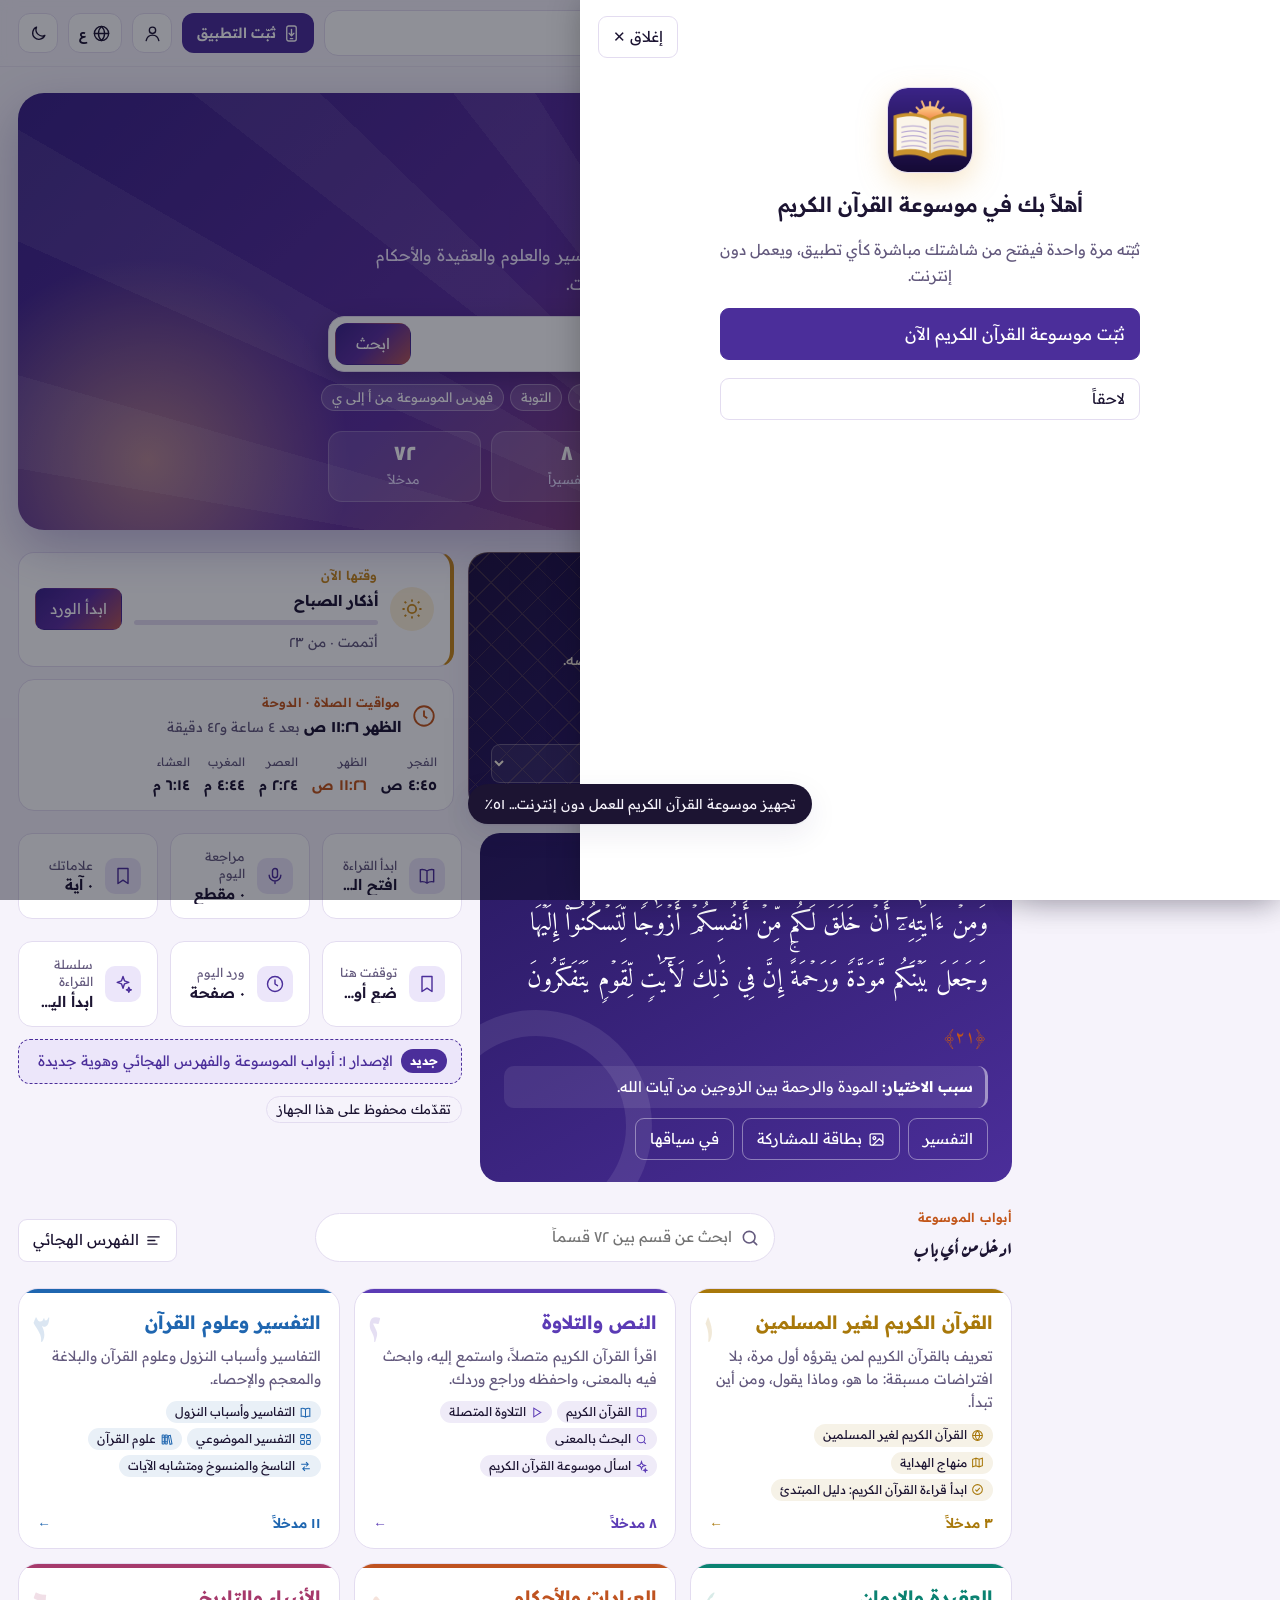
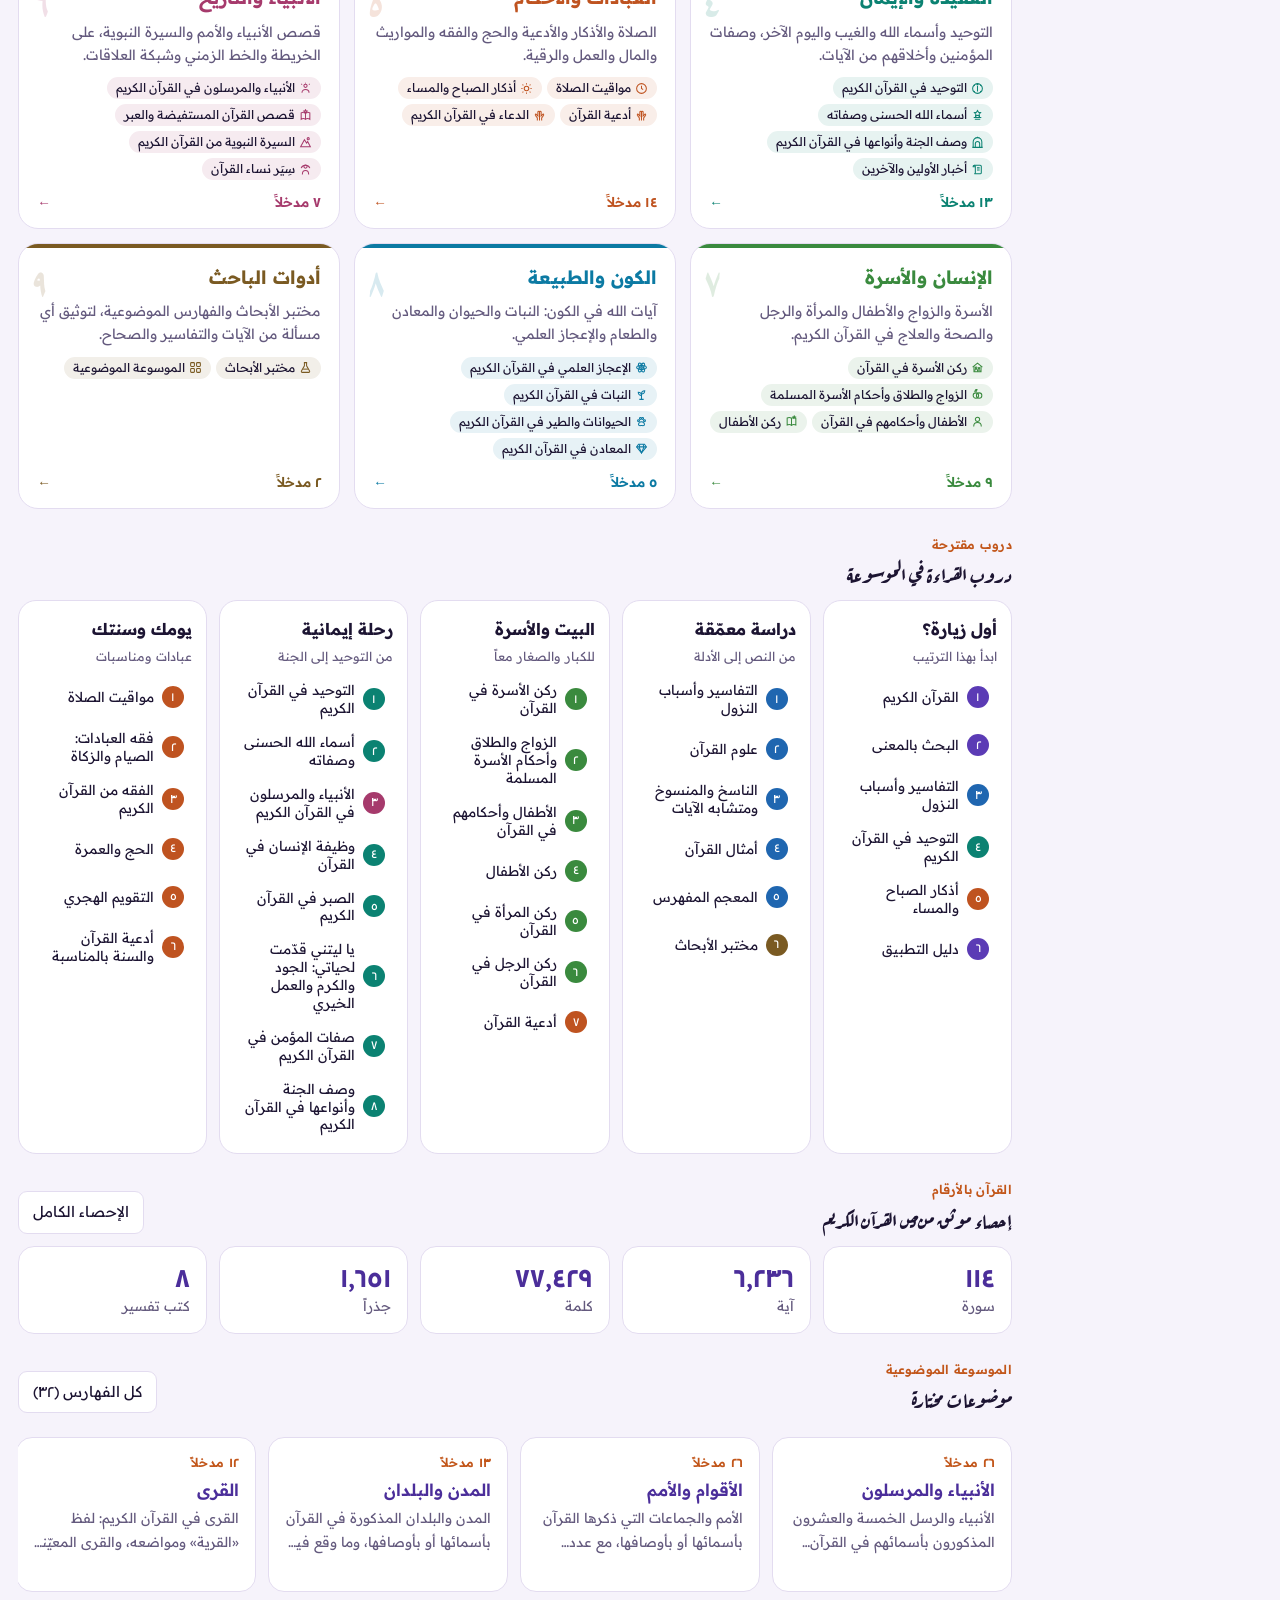
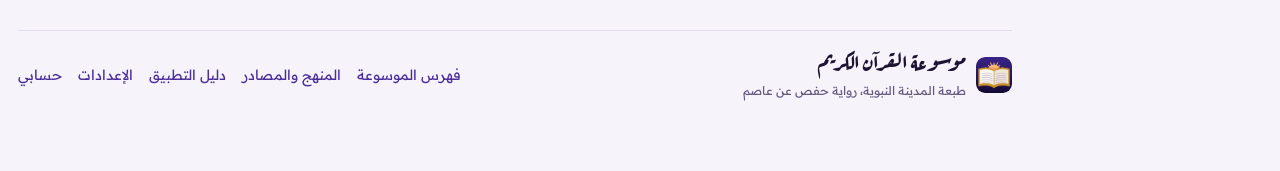
==== index.html @ b1174dc4 "موسوعة القرآن الكريم: باب «يا ليتني قدّمت لحياتي: الجود والكرم والعمل الخيري» (#jud) 35 محوراً في 6 " ====
<!doctype html>
<html lang="ar" dir="rtl">
<head>
<meta charset="utf-8">
<meta http-equiv="Content-Security-Policy" content="default-src 'self'; script-src 'self' 'sha256-BZR42ebQ09L1RAaIe0ohuRNtjNAJBKGTqylo5QVBXtc='; style-src 'self' 'unsafe-inline'; img-src 'self' data: blob:; font-src 'self'; media-src 'self' blob: https://everyayah.com; connect-src 'self' https://translate.googleapis.com; worker-src 'self'; manifest-src 'self'; object-src 'none'; base-uri 'none'; form-action 'self'; upgrade-insecure-requests">
<meta name="referrer" content="strict-origin-when-cross-origin">
<meta name="viewport" content="width=device-width,initial-scale=1,viewport-fit=cover">
<style>:root{box-sizing:border-box;padding-top:env(safe-area-inset-top,0px);padding-bottom:env(safe-area-inset-bottom,0px)}body{margin:0}img{max-width:100%}[hidden]{display:none!important}</style>
<title>موسوعة القرآن الكريم</title>
<meta name="description" content="موسوعة القرآن الكريم. إحصاء كل لفظ وجذر، ثمانية تفاسير، موسوعة موضوعية، بحث بالمعنى، مساعد بحث، حفظ وتسميع، خريطة وخط زمني وشبكة معرفة.">
<meta name="theme-color" content="#2a1a63">
<link rel="stylesheet" href="fonts.css">
<link rel="stylesheet" href="app.css">
<link rel="stylesheet" href="theme.css">
<link rel="preload" href="data/quran.txt" as="fetch" crossorigin>
<link rel="preload" href="data/words.txt" as="fetch" crossorigin>
<link rel="preload" href="data/topics.txt" as="fetch" crossorigin>
<link rel="preload" href="data/tafsir.json" as="fetch" crossorigin>
<link rel="manifest" href="manifest.webmanifest">
<link rel="icon" href="icons/icon-192.png?v=4" type="image/png">
<link rel="apple-touch-icon" href="icons/apple-touch-icon.png?v=4">
<meta name="apple-mobile-web-app-capable" content="yes">
<meta name="apple-mobile-web-app-title" content="موسوعة القرآن الكريم">
<meta property="og:title" content="موسوعة القرآن الكريم">
<meta property="og:description" content="إحصاء كل لفظ وجذر، ثمانية تفاسير، موسوعة موضوعية، بحث بالمعنى، حفظ وتسميع، أطلس وخط زمني. يعمل دون إنترنت.">
<meta property="og:image" content="icons/icon-512.png">

</head>
<body>
<svg width="0" height="0" style="position:absolute" aria-hidden="true">
  <symbol id="i-home" viewBox="0 0 24 24"><path d="M3 11l9-7 9 7v9a1 1 0 0 1-1 1h-5v-6H9v6H4a1 1 0 0 1-1-1z"/></symbol>
  <symbol id="i-tawhid" viewBox="0 0 24 24"><circle cx="12" cy="12" r="9"/><path d="M12 7.5v10"/><circle cx="12" cy="4.6" r=".9"/><path d="M5.6 5.6l1.4 1.4M18.4 5.6 17 7M5.6 18.4 7 17M18.4 18.4 17 17"/></symbol><symbol id="i-book" viewBox="0 0 24 24"><path d="M12 6c-2-1.5-5-2-8-1.5V19c3-.5 6 0 8 1.5 2-1.5 5-2 8-1.5V4.5C17 4 14 4.5 12 6zM12 6v14.5"/></symbol>
  <symbol id="i-chart" viewBox="0 0 24 24"><path d="M4 20V10M10 20V4M16 20v-7M22 20H2"/></symbol>
  <symbol id="i-abc" viewBox="0 0 24 24"><path d="M4 7h16M4 12h10M4 17h13"/></symbol>
  <symbol id="i-grid" viewBox="0 0 24 24"><rect x="3" y="3" width="7" height="7" rx="1.5"/><rect x="14" y="3" width="7" height="7" rx="1.5"/><rect x="3" y="14" width="7" height="7" rx="1.5"/><rect x="14" y="14" width="7" height="7" rx="1.5"/></symbol>
  <symbol id="i-search" viewBox="0 0 24 24"><circle cx="11" cy="11" r="7"/><path d="M20 20l-4-4"/></symbol>
  <symbol id="i-spark" viewBox="0 0 24 24"><path d="M12 3l1.8 5.2L19 10l-5.2 1.8L12 17l-1.8-5.2L5 10l5.2-1.8zM19 16l.8 2.2L22 19l-2.2.8L19 22l-.8-2.2L16 19l2.2-.8z"/></symbol>
  <symbol id="i-mic" viewBox="0 0 24 24"><rect x="9" y="3" width="6" height="11" rx="3"/><path d="M5 11a7 7 0 0 0 14 0M12 18v3"/></symbol>
  <symbol id="i-bookmark" viewBox="0 0 24 24"><path d="M6 3h12v18l-6-4-6 4z"/></symbol>
  <symbol id="i-map" viewBox="0 0 24 24"><path d="M9 4L3 6v14l6-2 6 2 6-2V4l-6 2zM9 4v14M15 6v14"/></symbol>
  <symbol id="i-time" viewBox="0 0 24 24"><circle cx="12" cy="12" r="9"/><path d="M12 7v5l3 2"/></symbol>
  <symbol id="i-asnaf" viewBox="0 0 24 24"><circle cx="5.5" cy="8" r="2.2"/><circle cx="12" cy="5.5" r="2.2"/><circle cx="18.5" cy="8" r="2.2"/><path d="M2.5 17c.4-3 1.6-4.6 3-4.6s2.6 1.6 3 4.6M9 14.5c.4-3.2 1.5-5 3-5s2.6 1.8 3 5M15.5 17c.4-3 1.6-4.6 3-4.6s2.6 1.6 3 4.6M3 20h18"/></symbol><symbol id="i-graph" viewBox="0 0 24 24"><circle cx="5" cy="6" r="2.5"/><circle cx="19" cy="6" r="2.5"/><circle cx="12" cy="18" r="2.5"/><path d="M7.2 7.2l3.6 8.6M16.8 7.2l-3.6 8.6M7.5 6h9"/></symbol>
  <symbol id="i-gear" viewBox="0 0 24 24"><circle cx="12" cy="12" r="3"/><path d="M19.4 15a1.7 1.7 0 0 0 .3 1.8l.1.1a2 2 0 1 1-2.8 2.8l-.1-.1a1.7 1.7 0 0 0-1.8-.3 1.7 1.7 0 0 0-1 1.5V21a2 2 0 1 1-4 0v-.1a1.7 1.7 0 0 0-1.1-1.5 1.7 1.7 0 0 0-1.8.3l-.1.1a2 2 0 1 1-2.8-2.8l.1-.1a1.7 1.7 0 0 0 .3-1.8 1.7 1.7 0 0 0-1.5-1H3a2 2 0 1 1 0-4h.1a1.7 1.7 0 0 0 1.5-1.1 1.7 1.7 0 0 0-.3-1.8l-.1-.1a2 2 0 1 1 2.8-2.8l.1.1a1.7 1.7 0 0 0 1.8.3H9a1.7 1.7 0 0 0 1-1.5V3a2 2 0 1 1 4 0v.1a1.7 1.7 0 0 0 1 1.5 1.7 1.7 0 0 0 1.8-.3l.1-.1a2 2 0 1 1 2.8 2.8l-.1.1a1.7 1.7 0 0 0-.3 1.8V9a1.7 1.7 0 0 0 1.5 1H21a2 2 0 1 1 0 4h-.1a1.7 1.7 0 0 0-1.5 1z"/></symbol>
  <symbol id="i-info" viewBox="0 0 24 24"><circle cx="12" cy="12" r="9"/><path d="M12 11v6M12 7.5v.5"/></symbol>
  <symbol id="i-shield" viewBox="0 0 24 24"><path d="M12 3l8 3v6c0 5-3.5 8-8 9-4.5-1-8-4-8-9V6z"/><path d="M9 12l2 2 4-4"/></symbol>
  <symbol id="i-menu" viewBox="0 0 24 24"><path d="M4 7h16M4 12h16M4 17h16"/></symbol>
  <symbol id="i-sun" viewBox="0 0 24 24"><circle cx="12" cy="12" r="4.2"/><path d="M12 2.5v2.2M12 19.3v2.2M4.6 4.6l1.6 1.6M17.8 17.8l1.6 1.6M2.5 12h2.2M19.3 12h2.2M4.6 19.4l1.6-1.6M17.8 6.2l1.6-1.6"/></symbol>
  <symbol id="i-moon" viewBox="0 0 24 24"><path d="M20 14.5A8 8 0 0 1 9.5 4 8 8 0 1 0 20 14.5z"/></symbol>
  <symbol id="i-image" viewBox="0 0 24 24"><rect x="3" y="4" width="18" height="16" rx="2"/><circle cx="9" cy="10" r="2"/><path d="M21 16l-5-5-9 9"/></symbol>
  <symbol id="i-play" viewBox="0 0 24 24"><path d="M7 4l13 8-13 8z"/></symbol>
  <symbol id="i-dl" viewBox="0 0 24 24"><rect x="6" y="2.5" width="12" height="19" rx="2.5"/><path d="M12 7v7.5"/><path d="M9 11.8l3 3 3-3"/><path d="M10.5 18.5h3"/></symbol>
  <symbol id="i-family" viewBox="0 0 24 24"><path d="M3 11.5L12 4l9 7.5"/><path d="M5.5 9.8V20h13V9.8"/><circle cx="9.5" cy="12.6" r="1.6"/><circle cx="14.8" cy="13.4" r="1.25"/><path d="M7 20v-2.6c0-1.5 1.1-2.6 2.5-2.6s2.5 1.1 2.5 2.6V20M12.8 20v-1.9c0-1.2.9-2.1 2-2.1s2 .9 2 2.1V20"/></symbol><symbol id="i-user" viewBox="0 0 24 24"><circle cx="12" cy="8" r="4"/><path d="M4 21c1-4.5 4.4-7 8-7s7 2.5 8 7"/></symbol>
  <symbol id="i-jannah" viewBox="0 0 24 24"><path d="M4 21V11a8 8 0 0 1 16 0v10"/><path d="M8 21v-7a4 4 0 0 1 8 0v7"/><path d="M2.5 21h19"/><path d="M12 3V1.6"/></symbol>
  <symbol id="i-rusul" viewBox="0 0 24 24"><circle cx="12" cy="7" r="3"/><path d="M5.5 20c0-3.6 2.9-6 6.5-6s6.5 2.4 6.5 6"/><path d="M12 1.2v1.6M4.4 3.6l1.2 1.1M19.6 3.6l-1.2 1.1"/></symbol>
  <symbol id="i-fiqhq" viewBox="0 0 24 24"><path d="M12 3v18"/><path d="M5 7h14"/><path d="M5 7l-2.5 6a3 3 0 0 0 5 0z"/><path d="M19 7l-2.5 6a3 3 0 0 0 5 0z"/><path d="M8 21h8"/></symbol>
  <symbol id="i-qasasx" viewBox="0 0 24 24"><path d="M4 7.2C6.6 5.6 9.6 5.6 12 7.2c2.4-1.6 5.4-1.6 8 0V19c-2.6-1.6-5.6-1.6-8 0-2.4-1.6-5.4-1.6-8 0z"/><path d="M12 7.2V19"/><path d="M12 1.5l.9 1.9 2 .3-1.5 1.4.4 2-1.8-1-1.8 1 .4-2-1.5-1.4 2-.3z"/></symbol>
  <symbol id="i-hadithq" viewBox="0 0 24 24"><path d="M5 4h9a3 3 0 0 1 3 3v13H8a3 3 0 0 1-3-3z"/><path d="M5 17a3 3 0 0 1 3-3h9"/><path d="M9 8h5M9 11h3"/><path d="M19.5 3.5l.6 1.4 1.4.6-1.4.6-.6 1.4-.6-1.4-1.4-.6 1.4-.6z"/></symbol>
  <symbol id="i-tawsiyat" viewBox="0 0 24 24"><path d="M12 3.2c-3.6 0-6.5 2.6-6.5 5.9 0 1.9.9 3.4 2.4 4.5v3.2l2.9-1.5c.4.1.8.1 1.2.1 3.6 0 6.5-2.6 6.5-5.9S15.6 3.2 12 3.2z"/><path d="M9 8.6h6M9 11.2h4"/><path d="M5 20.5h14"/></symbol>
  <symbol id="i-nikah" viewBox="0 0 24 24"><circle cx="9" cy="14" r="5"/><circle cx="15" cy="14" r="5"/><path d="M7 6l2-3h2l-1 3z"/></symbol>
  <symbol id="i-amal" viewBox="0 0 24 24"><path d="M14 4l6 6"/><path d="M11 7l6 6-3 3-6-6z"/><path d="M11.5 13.5L4 21"/></symbol>
  <symbol id="i-tifl" viewBox="0 0 24 24"><circle cx="12" cy="8" r="4"/><path d="M5 21c0-4 3-7 7-7s7 3 7 7"/><path d="M10 8h.01M14 8h.01"/></symbol>
  <symbol id="i-hayawan" viewBox="0 0 24 24"><circle cx="6.5" cy="10.5" r="1.8"/><circle cx="10" cy="6.5" r="1.8"/><circle cx="14" cy="6.5" r="1.8"/><circle cx="17.5" cy="10.5" r="1.8"/><path d="M12 12.5c-3 0-5.5 2.8-5.5 5 0 1.6 1.4 2.2 2.8 2.2 1 0 1.8-.5 2.7-.5s1.7.5 2.7.5c1.4 0 2.8-.6 2.8-2.2 0-2.2-2.5-5-5.5-5z"/></symbol>
  <symbol id="i-nsira" viewBox="0 0 24 24"><circle cx="12" cy="6.5" r="3"/><path d="M6.2 21c0-4 2.6-7 5.8-7s5.8 3 5.8 7"/><path d="M4 9.5c1.2-3.4 4-5.5 8-5.5s6.8 2.1 8 5.5"/></symbol>
  <symbol id="i-nabat" viewBox="0 0 24 24"><path d="M12 21V10"/><path d="M12 14c-3.6 0-6-2.2-6-6 3.6 0 6 2.2 6 6z"/><path d="M12 11c0-3.4 2.4-6 6-6 0 3.4-2.4 6-6 6z"/><path d="M8 21h8"/></symbol>
  <symbol id="i-maal" viewBox="0 0 24 24"><circle cx="12" cy="12" r="8.3"/><path d="M14.8 9.3c-.5-.9-1.5-1.4-2.8-1.4-1.6 0-2.7.8-2.7 2 0 3 5.6 1.4 5.6 4.2 0 1.2-1.2 2.1-2.9 2.1-1.4 0-2.5-.6-3-1.6"/><path d="M12 6.4v1.5M12 16.2v1.4"/></symbol>
  <symbol id="i-bir" viewBox="0 0 24 24"><path d="M12 20s-7-4.4-7-10a4 4 0 0 1 7-2.600A4 4 0 0 1 19 10c0 5.600-7 10-7 10z"/></symbol>
  <symbol id="i-sabr" viewBox="0 0 24 24"><path d="M7 3h10M7 21h10"/><path d="M8 3c0 5 4 5 4 9s-4 4-4 9M16 3c0 5-4 5-4 9s4 4 4 9"/></symbol>
  <symbol id="i-taamul" viewBox="0 0 24 24"><path d="M3 12l4-3 3 1 3-2 4 2 4-1"/><path d="M3 12v3l5 4 3-1 2 1 4-2 3-3v-3"/><path d="M9 14l2 2M12 13l2 2"/></symbol>
  <symbol id="i-maadin" viewBox="0 0 24 24"><path d="M6.5 4h11l3.5 5-9 11L3 9z"/><path d="M3 9h18M9.2 4 7.5 9 12 20l4.5-11-1.7-5"/></symbol>
  <symbol id="i-rsifat" viewBox="0 0 24 24"><circle cx="12" cy="6" r="3"/><path d="M5.5 21v-5.2c0-2.1 1.7-3.8 3.8-3.8h5.4c2.1 0 3.8 1.7 3.8 3.8V21"/><path d="M12 14.4l.8 1.7 1.8.2-1.3 1.2.4 1.8-1.7-.9-1.7.9.4-1.8-1.3-1.2 1.8-.2z"/></symbol>
  <symbol id="i-tibb" viewBox="0 0 24 24"><path d="M12 20.4s-7.4-4.5-7.4-9.9A4.2 4.2 0 0 1 12 7.7a4.2 4.2 0 0 1 7.4 2.8c0 5.4-7.4 9.9-7.4 9.9z"/><path d="M7.2 12.6h2.5l1.3-2.5 2 4.3 1.2-1.8h2.6"/></symbol>
  <symbol id="i-mumin" viewBox="0 0 24 24"><path d="M12 3l7 3v5c0 4.5-3 8.2-7 10-4-1.8-7-5.5-7-10V6z"/><path d="M8.8 12l2.4 2.4 4.4-4.8"/></symbol>
  <symbol id="i-taqwa" viewBox="0 0 24 24"><path d="M12 3l7 3v5c0 4.4-2.9 8.2-7 10-4.1-1.8-7-5.6-7-10V6z"/><path d="M8.8 12.2l2.2 2.2 4.2-4.6"/></symbol>
  <symbol id="i-jud" viewBox="0 0 24 24"><path d="M12 10.500s-3.800-2.300-3.800-5a2.100 2.100 0 0 1 3.800-1.200 2.100 2.100 0 0 1 3.800 1.200c0 2.700-3.800 5-3.800 5z"/><path d="M3 15h3l3.500 1.500H14a1.700 1.700 0 0 1 0 3.400H9.500M14 18.500l4.500-2.500a1.600 1.600 0 0 1 2 2.300L15 21.500 9 21H3"/></symbol>
  <symbol id="i-scroll" viewBox="0 0 24 24"><path d="M6 4h11a2 2 0 0 1 2 2v12a2 2 0 0 1-2 2H7"/><path d="M6 4a2 2 0 0 0-2 2v1h4V6a2 2 0 0 0-2-2zM8 7v11a2 2 0 0 1-2 2M11 9h5M11 13h5"/></symbol>
  <symbol id="i-jamal" viewBox="0 0 24 24"><path d="M12 3.5c1.6 2.3 1.6 4.7 0 7-1.6-2.3-1.6-4.7 0-7z"/><path d="M12 10.5c2.6-1.1 4.9-.5 6.6 1.6-2.6 1.1-4.9.5-6.6-1.6zM12 10.5c-2.6-1.1-4.9-.5-6.6 1.6 2.6 1.1 4.9.5 6.6-1.6z"/><path d="M12 10.5V20"/><path d="M7 20h10"/><path d="M5 5.5l.8.8M19 5.5l-.8.8"/></symbol>
  <symbol id="i-naskh" viewBox="0 0 24 24"><path d="M4 8h13M13 4l4 4-4 4"/><path d="M20 16H7M11 12l-4 4 4 4"/></symbol>
  <symbol id="i-arbain" viewBox="0 0 24 24"><rect x="5" y="3" width="14" height="18" rx="2"/><path d="M9 8h6M9 12h6M9 16h4"/></symbol>
  <symbol id="i-sira" viewBox="0 0 24 24"><path d="M3 20 10 7l4 6 2-3 5 10z"/><circle cx="17" cy="5" r="2"/></symbol>
  <symbol id="i-asma" viewBox="0 0 24 24"><path d="M12 2.8l1.9 3.3 3.8.7-2.7 2.7.5 3.8-3.5-1.7-3.5 1.7.5-3.8-2.7-2.7 3.8-.7z"/><path d="M5 15.5h14M7 19h10M8.5 12.6v2.9M15.5 12.6v2.9"/></symbol>
  <symbol id="i-amthal" viewBox="0 0 24 24"><path d="M6 20.5V10.2M18 20.5V10.2"/><path d="M12 20.5v-9"/><path d="M6 10.2c0-3 2.7-5.2 6-5.2s6 2.2 6 5.2"/><path d="M4 20.5h16"/><circle cx="12" cy="3.2" r="1"/></symbol>
  <symbol id="i-atom" viewBox="0 0 24 24"><circle cx="12" cy="12" r="1.6"/><ellipse cx="12" cy="12" rx="9" ry="3.6"/><ellipse cx="12" cy="12" rx="9" ry="3.6" transform="rotate(60 12 12)"/><ellipse cx="12" cy="12" rx="9" ry="3.6" transform="rotate(120 12 12)"/></symbol>
  <symbol id="i-hajj" viewBox="0 0 24 24"><path d="M5 9l7-3.5L19 9v10H5z"/><path d="M5 9h14"/><path d="M10 19v-5h4v5"/><path d="M7.5 11.5h9" stroke-dasharray="1.5 2"/></symbol>
  <symbol id="i-taam" viewBox="0 0 24 24"><path d="M12 7.2c-1.2-1.7-3.4-2.2-5.2-1.2C4.6 7.3 4 10.4 5 13.3c1.1 3.4 3.6 6.2 5.6 6.6.5.1 1-.1 1.4-.4.4.3.9.5 1.4.4 2-.4 4.5-3.2 5.6-6.6 1-2.9.4-6-1.8-7.3-1.8-1-4-.5-5.2 1.2z"/><path d="M12 7.2c0-1.7.6-3.2 2-4.2"/><path d="M12.6 4.6c1.6-.9 3.4-.6 4.4.4-1.4.9-3 1-4.4-.4z"/></symbol><symbol id="i-adiya" viewBox="0 0 24 24"><path d="M12 21c-3.6 0-6-2.2-6-5.4 0-2 .8-3.4 2-4.6l2.2-2.2c.5-.5 1.5-.2 1.5.5V13l1.3-1.6c.4-.5 1.2-.3 1.3.3.6 2 .9 3.2-.1 4.8"/><path d="M12 3.2v2.2M8.2 4.6l1 1.8M15.8 4.6l-1 1.8"/></symbol><symbol id="i-manasik" viewBox="0 0 24 24"><path d="M4.5 8.5 12 5l7.5 3.5v9L12 21l-7.5-3.5z"/><path d="M4.5 8.5 12 12l7.5-3.5M12 12v9"/><path d="M8 7l7.5 3.6"/></symbol><symbol id="i-flask" viewBox="0 0 24 24"><path d="M9 3h6M10 3v6l-5.5 9.5A1.7 1.7 0 0 0 6 21h12a1.7 1.7 0 0 0 1.5-2.5L14 9V3"/><path d="M7.5 15h9"/></symbol>
  <symbol id="i-globe" viewBox="0 0 24 24"><circle cx="12" cy="12" r="9"/><path d="M3 12h18M12 3c2.6 2.6 3.9 5.6 3.9 9s-1.3 6.4-3.9 9c-2.6-2.6-3.9-5.6-3.9-9S9.4 5.6 12 3z"/></symbol>
  <symbol id="i-cal" viewBox="0 0 24 24"><rect x="3.5" y="5" width="17" height="15.5" rx="2.5"/><path d="M3.5 10h17M8 3v4M16 3v4"/><path d="M12 13.2a2.6 2.6 0 1 0 1.9 4.2 3.2 3.2 0 0 1-1.9-4.2z"/></symbol>
  <symbol id="i-calc" viewBox="0 0 24 24"><rect x="5" y="3" width="14" height="18" rx="2.5"/><path d="M8.5 7.5h7M8.5 12h.01M12 12h.01M15.5 12h.01M8.5 16h.01M12 16h.01M15.5 16h.01"/></symbol>
  <symbol id="i-check" viewBox="0 0 24 24"><circle cx="12" cy="12" r="9"/><path d="M8 12.3l2.8 2.8L16.3 9"/></symbol>
  <symbol id="i-kids" viewBox="0 0 24 24"><path d="M4 5.5C6.5 4.2 9.5 4.2 12 6c2.5-1.8 5.5-1.8 8-.5v13c-2.5-1.3-5.5-1.3-8 .5-2.5-1.8-5.5-1.8-8-.5z"/><path d="M12 6v13.5"/><path d="M17 1.8l.7 1.4 1.5.2-1.1 1 .3 1.5-1.4-.7-1.4.7.3-1.5-1.1-1 1.5-.2z"/></symbol><symbol id="i-ulum" viewBox="0 0 24 24"><rect x="4" y="3.5" width="4" height="17" rx="1"/><rect x="9.5" y="3.5" width="4" height="17" rx="1"/><path d="M15.5 5.2l3.6-1 3 15.8-3.6 1z"/><path d="M4 8h4M9.5 8h4M4 16h4M9.5 16h4"/></symbol><symbol id="i-hands" viewBox="0 0 24 24"><path d="M8 21v-4.5L4.6 12a2 2 0 0 1 .3-2.6l.3-.2L9 13V5.5a1.5 1.5 0 0 1 3 0V21"/><path d="M16 21v-4.5l3.4-4.5a2 2 0 0 0-.3-2.6l-.3-.2L15 13V5.5a1.5 1.5 0 0 0-3 0"/></symbol><symbol id="i-flower" viewBox="0 0 24 24"><circle cx="12" cy="9" r="2.2"/><path d="M12 6.8c0-2.4 1.2-3.8 2.6-3.8s2 1.6 1 3.2c1.8-.6 3.2.4 3 1.8s-1.8 2-3.8 2c1.6 1 2 2.8.8 3.6s-2.6 0-3.6-1.6c-1 1.6-2.4 2.4-3.6 1.6s-.8-2.6.8-3.6c-2 0-3.6-.6-3.8-2s1.2-2.4 3-1.8c-1-1.6-.4-3.2 1-3.2S12 4.4 12 6.8z"/><path d="M12 13.5V21M12 18c-2-2-4-2-5-1.5M12 19c2-2 4-2 5-1.5"/></symbol><symbol id="i-wazifa" viewBox="0 0 24 24"><circle cx="12" cy="4.6" r="2.1"/><path d="M4.5 21c.7-4.4 3.5-7.2 7.5-7.2s6.8 2.8 7.5 7.2"/><path d="M12 13.8V9.6"/><path d="M12 11.2c-1.9 0-3.1-1.1-3.4-2.8 1.9 0 3.1 1.1 3.4 2.8z"/><path d="M12 10.4c1.7-.1 2.8-1.2 3-2.9-1.7.1-2.8 1.2-3 2.9z"/></symbol><symbol id="i-ruqya" viewBox="0 0 24 24"><path d="M12 19.5c-2.2-1.4-5-1.9-8.5-1.6V8.4c3.5-.3 6.3.2 8.5 1.6 2.2-1.4 5-1.9 8.5-1.6v9.5c-3.5-.3-6.3.2-8.5 1.6z"/><path d="M12 10v9.5"/><path d="M12 7.2c-.9-1.6-.6-3.3.9-4.4 1.2 1.4 1.1 3.2-.9 4.4z"/><path d="M12 7.2c-1.4-.4-2.4-1.3-2.6-2.7 1.4 0 2.4.9 2.6 2.7z"/></symbol><symbol id="i-heal" viewBox="0 0 24 24"><path d="M12 20.5s-7.5-4.6-7.5-10.2A4.3 4.3 0 0 1 12 7.6a4.3 4.3 0 0 1 7.5 2.7c0 5.6-7.5 10.2-7.5 10.2z"/><path d="M12 10.5v5M9.5 13h5"/></symbol><symbol id="i-copy" viewBox="0 0 24 24"><rect x="8" y="8" width="12" height="12" rx="2"/><path d="M16 8V5a1 1 0 0 0-1-1H5a1 1 0 0 0-1 1v10a1 1 0 0 0 1 1h3"/></symbol>
</svg>

<aside class="rail" aria-label="الأقسام">
  <a class="brand" href="#home"><img src="icons/icon-192.png" alt=""><span><b>موسوعة القرآن الكريم</b></span></a>
  <nav class="nav" id="nav"></nav>
  <div class="foot">طبعة المدينة النبوية · رواية حفص عن عاصم</div>
</aside>

<div class="shell">
  <div class="banner" id="banner" hidden><div class="wrap"><span id="bannerText"></span></div></div>
  <div class="searchbar"><div class="wrap">
    <a class="brand" href="#home"><img src="icons/icon-192.png" alt=""><span><b>موسوعة القرآن الكريم</b></span></a>
    <form id="qform" role="search"><input id="qinput" type="search" placeholder="ابحث بالمعنى: الصبر على البلاء، حقوق الوالدين…" aria-label="بحث"></form>
    <button class="iconbtn instbtn" id="instTop" type="button" aria-label="ثبّت التطبيق على جهازك" title="ثبّت موسوعة القرآن الكريم تطبيقاً على جهازك" hidden><svg><use href="#i-dl"/></svg><span>ثبّت التطبيق</span></button>
    <a class="iconbtn" id="acctBtn" href="#account" aria-label="حسابي" title="حسابي" hidden><svg><use href="#i-user"/></svg></a>
    <button class="iconbtn langbtn notranslate" translate="no" id="langBtn" type="button" aria-label="اللغة · Language" title="اللغة · Language"><svg><use href="#i-globe"/></svg><span id="langCode">ع</span></button>
    <button class="iconbtn" id="themeBtn" aria-label="تبديل الوضع الليلي" title="الوضع الليلي"><svg><use href="#i-moon"/></svg></button>
  </div></div>
  <div class="instbar" id="instBar" hidden><div class="wrap"><img src="icons/icon-192.png" alt="" width="40" height="40"><span class="ib-t"><b>ثبّت موسوعة القرآن الكريم على جوالك</b><small>بضغطة واحدة · يعمل دون إنترنت</small></span><button class="btn pri" id="instBarGo" type="button">تثبيت</button><button class="ib-x" id="instBarX" type="button" aria-label="إخفاء">×</button></div></div>
  <main class="wrap" id="view"><p class="loading">جارٍ تحميل نص القرآن الكريم وبيانات الموسوعة…</p></main>
</div>

<nav class="tabbar" id="tabbar" aria-label="التنقل السريع">
  <a href="#home" data-v="home"><svg><use href="#i-home"/></svg>الرئيسية</a>
  <a href="#mushaf" data-v="mushaf"><svg><use href="#i-book"/></svg>القرآن الكريم</a>
  <a href="#search" data-v="search"><svg><use href="#i-search"/></svg>البحث</a>
  <a href="#hifz" data-v="hifz"><svg><use href="#i-mic"/></svg>الحفظ</a>
  <button id="moreBtn" type="button"><svg><use href="#i-menu"/></svg>المزيد</button>
</nav>

<div id="drawer" class="drawer" hidden><div class="scrim" data-close></div><div class="sheet" id="sheet" role="dialog" aria-modal="true"></div></div>
<div id="toast" class="toast" hidden></div>
<div id="offPill" class="offpill" role="status" aria-live="polite" hidden></div>

<script>window.QENC_BUILD='pwa';</script>
<script src="app.js"></script>
<script src="adhan.js" defer></script>

</body>
</html>
---- fonts.css ----
/* Self-hosted fonts (SIL Open Font License): the app needs no outside service */
@font-face{font-family:'Amiri Quran';font-style:normal;font-display:swap;font-weight:400;src:url(fonts/amiri-quran-arabic-400-normal.woff2) format('woff2');unicode-range: U+0600-06FF,U+0750-077F,U+0870-088E,U+0890-0891,U+0897-08E1,U+08E3-08FF,U+200C-200E,U+2010-2011,U+204F,U+2E41,U+FB50-FDFF,U+FE70-FE74,U+FE76-FEFC,U+102E0-102FB,U+10E60-10E7E,U+10EC2-10EC4,U+10EFC-10EFF,U+1EE00-1EE03,U+1EE05-1EE1F,U+1EE21-1EE22,U+1EE24,U+1EE27,U+1EE29-1EE32,U+1EE34-1EE37,U+1EE39,U+1EE3B,U+1EE42,U+1EE47,U+1EE49,U+1EE4B,U+1EE4D-1EE4F,U+1EE51-1EE52,U+1EE54,U+1EE57,U+1EE59,U+1EE5B,U+1EE5D,U+1EE5F,U+1EE61-1EE62,U+1EE64,U+1EE67-1EE6A,U+1EE6C-1EE72,U+1EE74-1EE77,U+1EE79-1EE7C,U+1EE7E,U+1EE80-1EE89,U+1EE8B-1EE9B,U+1EEA1-1EEA3,U+1EEA5-1EEA9,U+1EEAB-1EEBB,U+1EEF0-1EEF1}
@font-face{font-family:'Amiri Quran';font-style:normal;font-display:swap;font-weight:400;src:url(fonts/amiri-quran-latin-400-normal.woff2) format('woff2');unicode-range: U+0000-00FF,U+0131,U+0152-0153,U+02BB-02BC,U+02C6,U+02DA,U+02DC,U+0304,U+0308,U+0329,U+2000-206F,U+20AC,U+2122,U+2191,U+2193,U+2212,U+2215,U+FEFF,U+FFFD}
@font-face{font-family:'Aref Ruqaa';font-style:normal;font-display:swap;font-weight:700;src:url(fonts/aref-ruqaa-arabic-700-normal.woff2) format('woff2');unicode-range: U+0600-06FF,U+0750-077F,U+0870-088E,U+0890-0891,U+0897-08E1,U+08E3-08FF,U+200C-200E,U+2010-2011,U+204F,U+2E41,U+FB50-FDFF,U+FE70-FE74,U+FE76-FEFC,U+102E0-102FB,U+10E60-10E7E,U+10EC2-10EC4,U+10EFC-10EFF,U+1EE00-1EE03,U+1EE05-1EE1F,U+1EE21-1EE22,U+1EE24,U+1EE27,U+1EE29-1EE32,U+1EE34-1EE37,U+1EE39,U+1EE3B,U+1EE42,U+1EE47,U+1EE49,U+1EE4B,U+1EE4D-1EE4F,U+1EE51-1EE52,U+1EE54,U+1EE57,U+1EE59,U+1EE5B,U+1EE5D,U+1EE5F,U+1EE61-1EE62,U+1EE64,U+1EE67-1EE6A,U+1EE6C-1EE72,U+1EE74-1EE77,U+1EE79-1EE7C,U+1EE7E,U+1EE80-1EE89,U+1EE8B-1EE9B,U+1EEA1-1EEA3,U+1EEA5-1EEA9,U+1EEAB-1EEBB,U+1EEF0-1EEF1}
@font-face{font-family:'Aref Ruqaa';font-style:normal;font-display:swap;font-weight:700;src:url(fonts/aref-ruqaa-latin-700-normal.woff2) format('woff2');unicode-range: U+0000-00FF,U+0131,U+0152-0153,U+02BB-02BC,U+02C6,U+02DA,U+02DC,U+0304,U+0308,U+0329,U+2000-206F,U+20AC,U+2122,U+2191,U+2193,U+2212,U+2215,U+FEFF,U+FFFD}
@font-face{font-family:'Readex Pro';font-style:normal;font-display:swap;font-weight:160 700;src:url(fonts/readex-pro-arabic-wght-normal.woff2) format('woff2-variations');unicode-range: U+0600-06FF,U+0750-077F,U+0870-088E,U+0890-0891,U+0897-08E1,U+08E3-08FF,U+200C-200E,U+2010-2011,U+204F,U+2E41,U+FB50-FDFF,U+FE70-FE74,U+FE76-FEFC,U+102E0-102FB,U+10E60-10E7E,U+10EC2-10EC4,U+10EFC-10EFF,U+1EE00-1EE03,U+1EE05-1EE1F,U+1EE21-1EE22,U+1EE24,U+1EE27,U+1EE29-1EE32,U+1EE34-1EE37,U+1EE39,U+1EE3B,U+1EE42,U+1EE47,U+1EE49,U+1EE4B,U+1EE4D-1EE4F,U+1EE51-1EE52,U+1EE54,U+1EE57,U+1EE59,U+1EE5B,U+1EE5D,U+1EE5F,U+1EE61-1EE62,U+1EE64,U+1EE67-1EE6A,U+1EE6C-1EE72,U+1EE74-1EE77,U+1EE79-1EE7C,U+1EE7E,U+1EE80-1EE89,U+1EE8B-1EE9B,U+1EEA1-1EEA3,U+1EEA5-1EEA9,U+1EEAB-1EEBB,U+1EEF0-1EEF1}
@font-face{font-family:'Readex Pro';font-style:normal;font-display:swap;font-weight:160 700;src:url(fonts/readex-pro-latin-wght-normal.woff2) format('woff2-variations');unicode-range: U+0000-00FF,U+0131,U+0152-0153,U+02BB-02BC,U+02C6,U+02DA,U+02DC,U+0304,U+0308,U+0329,U+2000-206F,U+20AC,U+2122,U+2191,U+2193,U+2212,U+2215,U+FEFF,U+FFFD}
---- app.css ----
/* Layout: app shell — a fixed index rail on wide screens, a bottom tab bar on phones; content reads like a scholar's working desk (text column + side apparatus) */
:root{
  --bg:#f3f5f9; --sheet:#ffffff; --ink:#151b33; --muted:#5d6580; --line:#dfe3ee;
  --accent:#0f5a46; --accent-ink:#ffffff; --accent-soft:#e2f0e8;
  --saffron:#b8721c; --saffron-soft:#fbefdc; --mark:#ffe39b; --mark-ink:#3a2a05;
  --ok:#1e7a4c; --ok-soft:#e1f3ea; --bad:#b3261e; --bad-soft:#fbe4e2;
  --shadow:0 1px 2px rgba(21,27,51,.06),0 6px 24px rgba(21,27,51,.06);
  --f-quran:"Amiri Quran","Amiri","Traditional Arabic",serif;
  --f-body:"Readex Pro","Segoe UI","Noto Sans Arabic",Tahoma,sans-serif;
  --f-brand:"Aref Ruqaa","Amiri",serif;
  --r:12px; --rail:236px;
}
@media (prefers-color-scheme: dark){:root:not([data-theme="light"]){
  --bg:#07140f; --sheet:#141a33; --ink:#e6e9f5; --muted:#9aa3c2; --line:#252d4d;
  --accent:#6fd0a6; --accent-ink:#07140f; --accent-soft:#143428;
  --saffron:#f0b45c; --saffron-soft:#3a2b14; --mark:#6a4f12; --mark-ink:#fff3d4;
  --ok:#5fd49a; --ok-soft:#123326; --bad:#ff8a80; --bad-soft:#3d1714;
  --shadow:0 1px 2px rgba(0,0,0,.3),0 6px 24px rgba(0,0,0,.25); color-scheme:dark}}
:root[data-theme="dark"]{
  --bg:#07140f; --sheet:#141a33; --ink:#e6e9f5; --muted:#9aa3c2; --line:#252d4d;
  --accent:#6fd0a6; --accent-ink:#07140f; --accent-soft:#143428;
  --saffron:#f0b45c; --saffron-soft:#3a2b14; --mark:#6a4f12; --mark-ink:#fff3d4;
  --ok:#5fd49a; --ok-soft:#123326; --bad:#ff8a80; --bad-soft:#3d1714;
  --shadow:0 1px 2px rgba(0,0,0,.3),0 6px 24px rgba(0,0,0,.25); color-scheme:dark}
*{box-sizing:border-box}
[hidden]{display:none!important}
html{direction:rtl}html[dir=ltr]{direction:ltr}
body{background:var(--bg);color:var(--ink);font-family:var(--f-body);font-size:15px;line-height:1.75;margin:0}
body::before{content:"";position:fixed;inset:0 0 auto;height:env(safe-area-inset-top,0px);z-index:30;background:var(--sheet)}
a{color:var(--accent)}
button,input,select,textarea{font:inherit;color:inherit}
:focus-visible{outline:2px solid var(--accent);outline-offset:2px}
h1,h2,h3{font-weight:600;text-wrap:balance;line-height:1.4;margin:0}
h1{font-size:1.75rem} h2{font-size:1.3rem} h3{font-size:1.05rem}
code{font-size:.8rem;overflow-wrap:anywhere}

/* ---------- shell */
.rail{position:fixed;top:env(safe-area-inset-top,0px);bottom:0;right:0;width:var(--rail);background:var(--sheet);border-left:1px solid var(--line);
  display:flex;flex-direction:column;z-index:15;padding:18px 12px calc(14px + env(safe-area-inset-bottom,0px));overflow-y:auto}
.brand{display:flex;align-items:center;gap:10px;text-decoration:none;color:var(--ink);padding:0 6px 14px}
.brand img{width:40px;height:40px;border-radius:10px}
.brand b{font-family:var(--f-brand);font-size:1.7rem;font-weight:700;line-height:1;color:var(--ink)}
.brand small{display:block;font-size:.72rem;color:var(--muted);line-height:1.3;margin-top:3px}
.nav{display:flex;flex-direction:column;gap:2px}
.nav .sec{font-size:.72rem;color:var(--muted);letter-spacing:.03em;padding:12px 10px 4px}
.nav a{display:flex;align-items:center;gap:10px;padding:7px 10px;border-radius:9px;text-decoration:none;color:var(--ink);font-size:.93rem}
.nav a svg{width:19px;height:19px;flex:none;stroke:currentColor;fill:none;stroke-width:1.7;stroke-linecap:round;stroke-linejoin:round;opacity:.85}
.nav a:hover{background:var(--accent-soft)}
.nav a[aria-current="page"]{background:var(--accent);color:var(--accent-ink)}
.nav a .new{margin-inline-start:auto;font-size:.66rem;background:var(--saffron-soft);color:var(--saffron);border-radius:99px;padding:0 7px}
.nav a[aria-current="page"] .new{background:transparent;color:inherit}
.rail .foot{margin-top:auto;padding:14px 8px 0;font-size:.75rem;color:var(--muted)}
.topbar{display:none}
.shell{margin-right:var(--rail);min-height:100vh;min-height:100dvh}
.wrap{max-width:1120px;margin:0 auto;padding-left:max(18px,env(safe-area-inset-left,0px));padding-right:max(18px,env(safe-area-inset-right,0px))}
main{padding-block:26px 70px}
.searchbar{position:sticky;top:env(safe-area-inset-top,0px);z-index:10;background:color-mix(in srgb,var(--bg) 88%,transparent);-webkit-backdrop-filter:blur(8px);backdrop-filter:blur(8px);border-bottom:1px solid var(--line)}
.searchbar .wrap{display:flex;gap:10px;align-items:center;padding-block:10px}
.searchbar form{display:flex;gap:8px;flex:1;min-width:0}
.searchbar input{flex:1;min-width:0;border:1px solid var(--line);background:var(--sheet);border-radius:999px;padding:8px 16px}
.iconbtn{border:1px solid var(--line);background:var(--sheet);border-radius:999px;width:40px;height:40px;display:inline-grid;place-items:center;cursor:pointer;flex:none}
.iconbtn[hidden]{display:none}a.iconbtn{color:inherit}
.instbtn{width:auto;padding-inline:12px 14px;gap:6px;display:inline-flex;align-items:center;background:var(--accent);color:var(--accent-ink);border-color:transparent;font:inherit;font-size:.88rem;font-weight:600;white-space:nowrap}
.instbtn[hidden]{display:none}
.instbtn svg{stroke:currentColor}
@media (max-width:760px){.instbtn{width:40px;padding:0;justify-content:center}.instbtn span{display:none}}
.instsheet h2{margin:0 0 4px}.instsheet h3{margin:6px 0 2px;font-size:1rem}
.in-head{display:flex;gap:14px;align-items:center}.in-head img{border-radius:16px;flex:none;box-shadow:var(--shadow)}
.in-steps{list-style:none;margin:0;padding:0;display:flex;flex-direction:column;gap:8px}
.in-steps li{display:flex;gap:10px;align-items:flex-start;line-height:1.7}
.in-n{flex:none;width:26px;height:26px;border-radius:50%;display:grid;place-items:center;background:var(--accent);color:var(--accent-ink);font-weight:700;font-size:.85rem}
.in-more summary{cursor:pointer;color:var(--muted);margin-top:4px}
.iconbtn svg{width:19px;height:19px;stroke:currentColor;fill:none;stroke-width:1.7;stroke-linecap:round;stroke-linejoin:round}
.tabbar{display:none}
.banner{background:var(--saffron-soft);color:var(--ink);border-bottom:1px solid var(--line)}
.banner .wrap{padding-block:8px;font-size:.92rem;display:flex;gap:10px;align-items:center}
@media (max-width:999px){
  .rail{display:none}
  .shell{margin-right:0;padding-bottom:calc(64px + env(safe-area-inset-bottom,0px))}
  .topbar{display:flex}
  .searchbar .brand{display:flex;padding:0}
  .searchbar .brand b{font-size:1.4rem}
  .searchbar .brand img{width:32px;height:32px;border-radius:8px}
  .searchbar .brand small{display:none}
  .tabbar{display:grid;grid-template-columns:repeat(5,1fr);position:fixed;bottom:0;left:0;right:0;z-index:20;background:var(--sheet);border-top:1px solid var(--line);
    padding:4px max(6px,env(safe-area-inset-right,0px)) calc(4px + env(safe-area-inset-bottom,0px)) max(6px,env(safe-area-inset-left,0px))}
  .tabbar a,.tabbar button{display:flex;flex-direction:column;align-items:center;gap:1px;padding:6px 2px;text-decoration:none;color:var(--muted);font-size:.7rem;border:0;background:none;cursor:pointer;border-radius:10px}
  .tabbar svg{width:22px;height:22px;stroke:currentColor;fill:none;stroke-width:1.7;stroke-linecap:round;stroke-linejoin:round}
  .tabbar [aria-current="page"]{color:var(--accent);background:var(--accent-soft)}
}
.searchbar .brand{display:none}
@media (max-width:999px){.searchbar .brand{display:flex}}

/* ---------- primitives */
.stack{display:flex;flex-direction:column;gap:18px}
.stack.tight{gap:10px}
.grid{display:grid;gap:12px}
.cols{display:grid;grid-template-columns:repeat(auto-fit,minmax(310px,1fr));gap:18px}
.cols>*{min-width:0}
.panel{background:var(--sheet);border:1px solid var(--line);border-radius:var(--r);padding:18px;min-width:0}
.eyebrow{font-size:.78rem;color:var(--saffron);font-weight:600;letter-spacing:.02em}
.lead{color:var(--muted);max-width:68ch;margin:6px 0 0}
.muted{color:var(--muted)}
.small{font-size:.86rem}
.chip{display:inline-flex;align-items:center;gap:4px;border:1px solid var(--line);border-radius:999px;padding:1px 10px;font-size:.82rem;background:var(--bg);white-space:nowrap;color:var(--ink);text-decoration:none}
a.chip,.chip[data-ayah],.chip[data-lem]{cursor:pointer}
.chip.gold{background:var(--saffron-soft);border-color:transparent;color:var(--saffron)}
.chip.acc{background:var(--accent-soft);border-color:transparent;color:var(--accent)}
.chip.ok{background:var(--ok-soft);border-color:transparent;color:var(--ok)}
.pill-row{display:flex;flex-wrap:wrap;gap:6px}
.toolbar{display:flex;gap:8px;flex-wrap:wrap;align-items:center}
.toolbar input,.toolbar select,.field{border:1px solid var(--line);background:var(--sheet);border-radius:9px;padding:7px 11px;min-width:0}
.toolbar input[type=search],.toolbar input[type=text]{flex:1 1 220px}
textarea.field{width:100%;resize:vertical;min-height:90px;line-height:1.7}
.btn{border:1px solid var(--line);background:var(--sheet);border-radius:9px;padding:7px 14px;cursor:pointer;text-decoration:none;color:var(--ink);display:inline-flex;align-items:center;gap:6px;white-space:nowrap}
.btn:hover{border-color:var(--accent)}
.btn.pri{background:var(--accent);border-color:var(--accent);color:var(--accent-ink)}
.btn.ghost{background:transparent}
.btn[disabled]{opacity:.55;cursor:not-allowed}
.btn svg{width:17px;height:17px;stroke:currentColor;fill:none;stroke-width:1.8;stroke-linecap:round;stroke-linejoin:round}
.seg{display:inline-flex;border:1px solid var(--line);border-radius:9px;overflow:hidden;flex-wrap:wrap}
.seg button{border:0;background:var(--sheet);padding:7px 13px;cursor:pointer}
.seg button[aria-pressed="true"]{background:var(--accent);color:var(--accent-ink)}
.tiles{grid-template-columns:repeat(5,1fr)}
.tiles.t4{grid-template-columns:repeat(4,1fr)}
@media (max-width:760px){.tiles,.tiles.t4{grid-template-columns:repeat(2,1fr)}}
.tile{background:var(--sheet);border:1px solid var(--line);border-radius:var(--r);padding:14px 16px}
.tile b{display:block;font-size:1.6rem;font-weight:600;color:var(--accent);font-variant-numeric:tabular-nums;line-height:1.25}
.tile span{color:var(--muted);font-size:.86rem}
.note{background:var(--saffron-soft);border-radius:9px;padding:9px 13px;font-size:.9rem}
.src{font-size:.85rem;color:var(--muted);border-top:1px dashed var(--line);padding-top:10px}
.loading{color:var(--muted);padding:30px 0;text-align:center}
.hl{color:var(--accent);font-weight:600}
.list{display:flex;flex-direction:column}
.row{display:flex;gap:10px;align-items:baseline;justify-content:space-between;padding:8px 4px;border-bottom:1px solid var(--line);cursor:pointer;min-width:0;color:inherit;text-decoration:none}
.row:hover{background:var(--accent-soft)}
.row .t{min-width:0;overflow-wrap:anywhere}
.row .n{font-variant-numeric:tabular-nums;color:var(--accent);font-weight:600;white-space:nowrap}
.tablebox{overflow-x:auto;border:1px solid var(--line);border-radius:var(--r);background:var(--sheet)}
table{border-collapse:collapse;width:100%;font-variant-numeric:tabular-nums}
th,td{padding:7px 10px;border-bottom:1px solid var(--line);text-align:right;white-space:nowrap}
th{font-size:.82rem;color:var(--muted);font-weight:600;background:var(--bg);position:sticky;top:0;cursor:pointer}
tr.clk{cursor:pointer} tr.clk:hover td{background:var(--accent-soft)}
.wtable td{white-space:normal}
.hbars{display:flex;flex-direction:column;gap:4px}
.hbar{display:grid;grid-template-columns:3.4em 1fr 5em;align-items:center;gap:8px;font-variant-numeric:tabular-nums;font-size:.9rem}
.hbar i{display:block;height:12px;border-radius:3px;background:var(--accent);opacity:.85}
.hbar em{font-style:normal;color:var(--muted);text-align:left}
.hbars.wide .hbar{grid-template-columns:minmax(6.5em,12em) minmax(0,1fr) 3.6em;color:inherit;text-decoration:none}
.hbars.wide .hbar[data-open]{cursor:pointer}.hbars.wide .hbar[data-open]:hover .k{color:var(--accent)}
.hbars.wide .hbar .k{font-family:var(--f-body);font-size:.88rem;text-align:start;white-space:nowrap;overflow:hidden;text-overflow:ellipsis}
.hbar .k{font-family:var(--f-quran);font-size:1.15rem;text-align:center}
.dist{display:flex;align-items:flex-end;gap:1px;height:60px;direction:rtl}
.dist i{flex:1;background:var(--accent);opacity:.8;min-height:1px;border-radius:1px 1px 0 0}
.dist i:hover{opacity:1;background:var(--saffron)}
.more{margin:12px auto 0;display:flex}
.grp{margin-top:16px;color:var(--saffron);font-weight:600}

/* ---------- Quran text */
.ayah{font-family:var(--f-quran);font-size:1.5rem;line-height:2.35;direction:rtl;overflow-wrap:anywhere}
.ayah .w{cursor:pointer;border-radius:4px;padding:0 1px}
.ayah .w:hover{background:var(--accent-soft)}
.ayah mark{background:var(--mark);color:var(--mark-ink);border-radius:4px;padding:0 2px}
.num{font-family:var(--f-quran);color:var(--saffron);font-size:1.1rem;white-space:nowrap;cursor:pointer}
.occ{padding:12px 4px;border-bottom:1px solid var(--line)}
.occ .ref{display:flex;gap:8px;flex-wrap:wrap;align-items:center;font-size:.85rem;color:var(--muted)}
.ref a{cursor:pointer;text-decoration:none;font-weight:600}
.passage{border-inline-start:3px solid var(--saffron);padding-inline-start:12px;margin-block:10px}
.basmala{text-align:center;color:var(--accent)}
.tafsir{white-space:pre-line;font-size:.98rem;line-height:1.95}

/* ---------- home */
.hero{display:grid;grid-template-columns:1.4fr 1fr;gap:18px}
@media (max-width:860px){.hero{grid-template-columns:1fr}}
.daily{background:var(--accent);color:var(--accent-ink);border-radius:16px;padding:22px 24px;position:relative;overflow:hidden}
.daily .ayah{font-size:1.6rem;line-height:2.2}
.daily .eyebrow{color:inherit;opacity:.8}
.dl-top{display:flex;flex-wrap:wrap;align-items:center;gap:6px 10px}
.dl-occ{font-size:.78rem;font-weight:700;padding:3px 10px;border-radius:999px;background:color-mix(in srgb,var(--accent-ink) 18%,transparent);border:1px solid color-mix(in srgb,var(--accent-ink) 35%,transparent)}
.dl-hj{font-size:.78rem;opacity:.8;margin-inline-start:auto}
.dl-why{margin:0;font-size:.92rem;line-height:1.8;padding:8px 12px;border-radius:10px;background:color-mix(in srgb,var(--accent-ink) 9%,transparent);border-inline-start:3px solid color-mix(in srgb,var(--accent-ink) 45%,transparent)}
.dl-why b{font-weight:700}
.daily .btn{background:transparent;border-color:color-mix(in srgb,var(--accent-ink) 40%,transparent);color:inherit}
.daily::after{content:"";position:absolute;inset:auto auto -60px -60px;width:180px;height:180px;border-radius:50%;border:26px solid color-mix(in srgb,var(--accent-ink) 9%,transparent)}
.feat{grid-template-columns:repeat(auto-fill,minmax(220px,1fr))}
.fcard{background:var(--sheet);border:1px solid var(--line);border-radius:var(--r);padding:14px 16px;text-decoration:none;color:inherit;display:flex;flex-direction:column;gap:4px}
.fcard:hover{border-color:var(--accent)}
.fcard .ic{width:34px;height:34px;border-radius:9px;background:var(--accent-soft);color:var(--accent);display:grid;place-items:center}
.fcard .ic svg{width:19px;height:19px;stroke:currentColor;fill:none;stroke-width:1.7;stroke-linecap:round;stroke-linejoin:round}
.fcard b{font-weight:600}
.fcard p{margin:0;color:var(--muted);font-size:.86rem}
.cats{grid-template-columns:repeat(auto-fill,minmax(230px,1fr))}
.cat{background:var(--sheet);border:1px solid var(--line);border-radius:var(--r);padding:14px 16px;cursor:pointer;display:flex;flex-direction:column;gap:4px;text-decoration:none;color:inherit}
.cat:hover{border-color:var(--accent)}
.cat h3{color:var(--accent)}
.cat p{margin:0;color:var(--muted);font-size:.86rem;display:-webkit-box;-webkit-line-clamp:2;-webkit-box-orient:vertical;overflow:hidden}
.item{border-bottom:1px solid var(--line);padding:12px 0}
.item summary{cursor:pointer;display:flex;gap:10px;justify-content:space-between;align-items:baseline;list-style:none;flex-wrap:wrap}
.item summary::-webkit-details-marker{display:none}
.item summary .t{font-weight:600}
.item .meta{display:flex;gap:6px;flex-wrap:wrap}

/* ---------- drawer */
.drawer{position:fixed;inset:0;z-index:40;display:flex;justify-content:flex-start}
.drawer .scrim{position:absolute;inset:0;background:rgba(8,10,25,.45)}
.drawer .sheet{position:relative;background:var(--sheet);width:min(700px,100%);height:100%;overflow-y:auto;box-shadow:0 0 30px rgba(0,0,0,.25);
  padding-top:calc(16px + env(safe-area-inset-top,0px));padding-bottom:calc(24px + env(safe-area-inset-bottom,0px));padding-left:max(18px,env(safe-area-inset-left,0px));padding-right:18px}
.drawer .close{position:sticky;top:0;float:left;z-index:2}
.toast{position:fixed;bottom:calc(84px + env(safe-area-inset-bottom,0px));left:50%;transform:translateX(-50%);background:var(--ink);color:var(--bg);padding:8px 16px;border-radius:99px;z-index:60;font-size:.9rem;max-width:90vw}

/* ---------- smart search / ask */
.why{display:flex;flex-wrap:wrap;gap:4px;margin-top:6px}
.snip{font-size:.92rem;color:var(--muted);margin:4px 0 0}
.snip b{color:var(--ink);background:var(--mark);color:var(--mark-ink);border-radius:3px;padding:0 2px;font-weight:500}
.chat{display:flex;flex-direction:column;gap:14px}
.msg{border-radius:14px;padding:12px 16px;max-width:100%;overflow-wrap:anywhere}
.msg.me{background:var(--accent);color:var(--accent-ink);align-self:flex-start;max-width:85%}
.msg.ai{background:var(--sheet);border:1px solid var(--line)}
.msg.ai p{margin:.3em 0}
.msg.ai .cite{display:inline-block;background:var(--saffron-soft);color:var(--saffron);border-radius:6px;padding:0 6px;font-size:.85rem;cursor:pointer;text-decoration:none;font-weight:600}
.msg.ai blockquote{font-family:var(--f-quran);font-size:1.3rem;line-height:2.1;margin:.4em 0;padding-inline-start:12px;border-inline-start:3px solid var(--saffron)}
.steps{font-size:.82rem;color:var(--muted);display:flex;flex-direction:column;gap:2px}
.suggest{display:flex;flex-wrap:wrap;gap:8px}
.suggest button{border:1px dashed var(--line);background:var(--sheet);border-radius:99px;padding:5px 13px;cursor:pointer;font-size:.88rem}
.suggest button:hover{border-color:var(--accent);color:var(--accent)}

/* ---------- hifz */
.hz-word{display:inline-block;border-radius:6px;padding:0 3px;margin:0 1px;cursor:pointer;transition:background .2s}
.hz-word.hide{color:transparent;background:var(--line);min-width:1.6em}
.hz-word.hint{color:transparent;background:var(--line);position:relative}
.hz-word.hint::before{content:attr(data-h);position:absolute;inset:0;color:var(--muted);text-align:right;padding-inline-start:3px}
.hz-word.ok{background:var(--ok-soft);color:var(--ok)}
.hz-word.bad{background:var(--bad-soft);color:var(--bad)}
.hz-word.cur{outline:2px solid var(--saffron)}
.mic{width:64px;height:64px;border-radius:50%;border:0;background:var(--accent);color:var(--accent-ink);cursor:pointer;display:grid;place-items:center}
.mic svg{width:28px;height:28px;stroke:currentColor;fill:none;stroke-width:1.8;stroke-linecap:round}
.mic.on{background:var(--bad);animation:pulse 1.4s infinite}
@keyframes pulse{0%{box-shadow:0 0 0 0 color-mix(in srgb,var(--bad) 50%,transparent)}100%{box-shadow:0 0 0 18px transparent}}
.meter{height:8px;border-radius:99px;background:var(--line);overflow:hidden}
.meter i{display:block;height:100%;background:var(--ok);border-radius:99px}
.due{display:flex;gap:10px;align-items:center;justify-content:space-between;padding:10px 4px;border-bottom:1px solid var(--line);flex-wrap:wrap}

/* ---------- أقسام الناس وأنواعهم في القرآن الكريم (#asnaf) */
@font-face{font-family:'KFGQPC Hafs';src:url(fonts/kfgqpc-hafs-uthmanic-v18.woff2) format('woff2');font-display:swap}
.as-hero{background:radial-gradient(120% 140% at 0 0,var(--ok-soft),transparent 60%),linear-gradient(135deg,var(--accent-soft),var(--sheet));position:relative;overflow:hidden}
.as-hero::after{content:"";position:absolute;inset-inline-end:-30px;bottom:-30px;width:160px;height:160px;background:radial-gradient(circle at 30% 50%,var(--accent) 0 13px,transparent 14px),radial-gradient(circle at 70% 50%,var(--ok) 0 13px,transparent 14px),radial-gradient(circle at 50% 18%,var(--saffron) 0 13px,transparent 14px);opacity:.3}
.as-hero>*{position:relative;z-index:1}
.as-stats{display:flex;flex-wrap:wrap;gap:8px;margin-top:12px}
.as-stats>span{background:var(--sheet);border:1px solid var(--line);border-radius:999px;padding:4px 14px;font-size:.88rem}
.as-stats b{color:var(--accent);font-size:1.05rem}
.as-kinds h2{margin:0 0 10px}
.as-kgrid{display:grid;gap:12px;grid-template-columns:repeat(auto-fit,minmax(min(100%,260px),1fr))}
.as-k{--kc:var(--accent);display:grid;gap:6px;align-content:start;border:1px solid var(--line);border-top:4px solid var(--kc);border-radius:14px;padding:14px;background:var(--sheet);min-width:0}
.as-k2{--kc:var(--ok)}.as-k3{--kc:var(--saffron)}
.as-kn{width:28px;height:28px;border-radius:50%;display:grid;place-items:center;background:var(--kc);color:#fff;font-weight:700;font-size:.9rem}
.as-k b{font-size:1.08rem;color:var(--kc)}.as-k p{margin:0;line-height:1.85}
.as-kay{font-size:.88rem}.as-kay small,.as-ko small{color:var(--muted)}
.as-ko{font-size:.88rem;font-weight:600;background:var(--saffron-soft);border-radius:8px;padding:6px 10px;line-height:1.7}
.as-kgo{justify-self:start;font-size:.85rem;font-weight:700;color:var(--kc);text-decoration:none}.as-kgo::after{content:" ←"}html[dir=ltr] .as-kgo::after{content:" →"}
.as-grid{display:grid;gap:12px;grid-template-columns:repeat(auto-fill,minmax(min(100%,420px),1fr));align-items:start}
.as-ay,.as-h{border:1px solid var(--line);border-radius:14px;padding:14px;display:grid;gap:8px;min-width:0;scroll-margin-top:80px}
.as-ay h3,.as-h h3{margin:0;font-size:1.05rem;color:var(--accent)}
.as-ays{background:var(--saffron-soft);border-radius:12px;padding:6px 12px}
.as-q{font-family:'KFGQPC Hafs',var(--f-quran);font-size:1.6rem;line-height:2.2}
.as-q .as-n{font-family:'KFGQPC Hafs',var(--f-quran);color:var(--saffron);cursor:pointer;font-size:1em}
.as-note{margin:0;line-height:1.85;color:var(--ink)}
.as-links{display:flex;flex-wrap:wrap;gap:8px}.as-links .btn{font-size:.82rem}
.as-sub{display:flex;align-items:center;gap:8px;margin:14px 0 2px;font-size:1rem;color:var(--muted)}
.as-sub svg{width:20px;height:20px;fill:none;stroke:currentColor;stroke-width:1.8}
.as-matn{margin:0;font-family:var(--f-quran);font-size:1.12rem;line-height:2.05;background:var(--accent-soft);border-inline-start:3px solid var(--accent);border-radius:0 10px 10px 0;padding:10px 14px;overflow-wrap:anywhere;text-align:right}
html[dir=ltr] .as-matn{border-radius:10px 0 0 10px}
.as-en{background:var(--ok-soft);border-radius:10px;padding:8px 12px}.as-en b{font-size:.8rem;color:var(--ok)}.as-en p{margin:4px 0 0;line-height:1.7;text-align:left}
.as-tx,.as-gr{margin:0;font-size:.86rem;display:flex;flex-wrap:wrap;gap:4px 8px;align-items:baseline}
.as-tx>span:first-child,.as-gr>span:first-child{color:var(--muted)}
.as-badge{font-style:normal;background:var(--ok-soft);color:var(--ok);border-radius:999px;padding:1px 10px;font-weight:700}
.as-qt{margin:0}.as-qt .as-note{color:var(--muted);margin-top:6px}
.as-qen{margin:8px 0 0;line-height:1.7;font-size:.92rem;text-align:left}
@media (max-width:640px){.as-ay,.as-h,.as-k{padding:12px}.as-q{font-size:1.35rem;line-height:2.1}.as-ays{padding:4px 10px}.as-matn{font-size:1.02rem;padding:8px 10px}.as-hero::after{width:110px;height:110px}}
@media print{.as-links,.as-kgo{display:none}.as-ays{background:none}}
/* ---------- map / timeline / graph */
.mapbox{position:relative;background:var(--sheet);border:1px solid var(--line);border-radius:var(--r);overflow:hidden}
.mapbox svg{display:block;width:100%;height:auto;touch-action:none;cursor:grab}
.mapbox .sea{fill:color-mix(in srgb,var(--accent) 9%,var(--sheet))}
.mapbox .land{fill:var(--bg);stroke:color-mix(in srgb,var(--muted) 55%,transparent);stroke-width:.7}
.mapbox .border{fill:none;stroke:color-mix(in srgb,var(--muted) 30%,transparent);stroke-width:.5;stroke-dasharray:2 2}
.mapbox .pin circle{fill:var(--saffron);stroke:var(--sheet);stroke-width:2;cursor:pointer}
.mapbox .pin.unsure circle{fill:var(--sheet);stroke:var(--saffron);stroke-width:2.4}
.mapbox .pin.sel circle{fill:var(--accent)}
.mapbox .pin text{font-size:12px;fill:var(--ink);paint-order:stroke;stroke:var(--sheet);stroke-width:3px;font-family:var(--f-body);pointer-events:none}
.mapbox .zoom{position:absolute;top:10px;left:10px;display:flex;flex-direction:column;gap:6px}
.legend{display:flex;gap:14px;flex-wrap:wrap;font-size:.82rem;color:var(--muted);align-items:center}
.legend i{display:inline-block;width:11px;height:11px;border-radius:50%;background:var(--saffron);vertical-align:middle;margin-inline-end:4px}
.legend i.u{background:var(--sheet);border:2px solid var(--saffron)}
.tl{position:relative;padding-inline-start:26px}
.tl::before{content:"";position:absolute;top:6px;bottom:6px;right:8px;width:2px;background:var(--line)}
.tl .ev{position:relative;padding:6px 0 18px}
.tl .ev::before{content:"";position:absolute;right:-24px;top:14px;width:14px;height:14px;border-radius:50%;background:var(--sheet);border:3px solid var(--accent)}
.tl .ev.era::before{background:var(--saffron);border-color:var(--saffron)}
.tl .ev h3{display:flex;gap:8px;align-items:baseline;flex-wrap:wrap}
.graphbox{background:var(--sheet);border:1px solid var(--line);border-radius:var(--r);overflow:hidden;position:relative}
.graphbox svg{display:block;width:100%;height:min(70vh,640px);touch-action:none;cursor:grab}
.graphbox line{stroke:var(--line);stroke-width:1.2}
.graphbox line.on{stroke:var(--saffron);stroke-width:2}
.graphbox .nd circle{stroke:var(--sheet);stroke-width:2;cursor:pointer}
.graphbox .nd text{font-size:11px;fill:var(--ink);paint-order:stroke;stroke:var(--sheet);stroke-width:3px;pointer-events:none;font-family:var(--f-body)}
.graphbox .nd.dim{opacity:.18}
.graphbox line.dim{opacity:.15}
.k-prophet{fill:var(--accent)} .k-people{fill:var(--bad)} .k-place{fill:var(--saffron)} .k-surah{fill:var(--ok)}
.sw{display:inline-block;width:11px;height:11px;border-radius:50%;vertical-align:middle;margin-inline-end:4px}
.sw.k-prophet{background:var(--accent)} .sw.k-people{background:var(--bad)} .sw.k-place{background:var(--saffron)} .sw.k-surah{background:var(--ok)}
.cardprev{max-width:420px;width:100%;border-radius:12px;border:1px solid var(--line)}
.kv{display:grid;grid-template-columns:max-content 1fr;gap:6px 14px;font-size:.92rem}
.kv dt{color:var(--muted)} .kv dd{margin:0;min-width:0;overflow-wrap:anywhere}
@media (max-width:640px){h1{font-size:1.45rem}.ayah{font-size:1.32rem}.tile b{font-size:1.35rem}.daily .ayah{font-size:1.35rem}.panel{padding:14px}}
@media (prefers-reduced-motion:reduce){*{scroll-behavior:auto!important;transition:none!important;animation:none!important}}
.split{grid-template-columns:minmax(0,1.65fr) minmax(0,1fr)}
@media (max-width:860px){.split{grid-template-columns:1fr}}

/* research lab: the generated paper, and a clean print layout */
.rdoc:empty{display:none}
.rdoc{background:var(--sheet);border:1px solid var(--line);border-radius:var(--r);padding:24px 28px;display:flex;flex-direction:column;gap:14px;line-height:1.95}
.rdoc h2{font-size:1.25rem;margin:10px 0 4px;color:var(--accent)}.rdoc h3{font-size:1.02rem;margin:12px 0 4px}
.rdoc .rhead{border-bottom:2px solid var(--saffron);padding-bottom:10px}.rdoc .rhead h1{margin:4px 0}
.rlist{margin:0;padding-inline-start:1.8em;list-style:arabic-indic}.rlist li{margin-bottom:4px}.rlist .ayah{margin:0}
.rq{border-inline-start:3px solid var(--saffron);background:var(--saffron-soft);margin:8px 0;padding:6px 14px;border-radius:0 8px 8px 0}
.rq p{margin:0 0 4px;white-space:pre-line}.rq cite{display:block;font-style:normal;color:var(--muted);font-size:.86rem}
@media (max-width:640px){.rdoc{padding:16px 14px}}
@media print{.rail,.searchbar,.tabbar,.banner,.no-print,.toast,.drawer{display:none!important}.shell{margin:0!important;padding:0!important}
  body{background:#fff!important;color:#000}.wrap{max-width:none!important;padding:0!important}.rdoc{border:0;padding:0}.rq{background:#faf7f0;break-inside:avoid}a{color:#000;text-decoration:none}.chip{border-color:#999}}
.rdoc ol{list-style:arabic-indic}

/* ---------- languages */
.langbtn{width:auto;min-width:40px;padding:0 10px;gap:5px;display:inline-flex;align-items:center;font-weight:600;font-size:.82rem;font-family:"Readex Pro",system-ui,sans-serif}
.drawer .langlist{display:block}.langlist>*+*{margin-top:14px}.lang-head{min-height:52px}
.lang-head{display:flex;align-items:center;gap:12px}
.lang-head h2{margin:0;font-size:1.25rem}.lang-head p{margin:2px 0 0}
.lang-globe{width:44px;height:44px;flex:none;padding:10px;stroke:currentColor;fill:none;stroke-width:1.6;stroke-linecap:round;stroke-linejoin:round;box-sizing:border-box;border-radius:14px;background:color-mix(in srgb,var(--accent) 12%,var(--sheet));color:var(--accent)}
.lang-sep{color:var(--muted);font-weight:400}
.lang-main{display:grid;grid-template-columns:repeat(2,minmax(0,1fr));gap:10px;clear:both}
.lang-sec{display:flex;justify-content:space-between;align-items:center;gap:8px;font-size:.8rem;font-weight:600;color:var(--muted);border-top:1px solid var(--line);padding-top:12px;text-transform:uppercase;letter-spacing:.02em}
.langgrid{display:grid;grid-template-columns:repeat(auto-fill,minmax(min(168px,40vw),1fr));gap:8px;max-height:min(52vh,520px);overflow:auto;padding:2px;margin:-2px}
.langopt{position:relative;display:flex;align-items:center;gap:10px;text-align:start;border:1px solid var(--line);background:var(--sheet);color:inherit;border-radius:12px;padding:9px 11px;cursor:pointer;font:inherit;min-width:0;min-height:52px;transition:border-color .15s,background .15s,transform .15s}
.langopt .lang-code{flex:none;display:grid;place-items:center;width:34px;height:34px;border-radius:10px;background:color-mix(in srgb,var(--ink,#1b2559) 7%,var(--sheet));font:600 .7rem/1 "Readex Pro",system-ui,sans-serif;letter-spacing:.03em;color:var(--muted)}
.langopt .lang-txt{display:flex;flex-direction:column;min-width:0;gap:1px}
.langopt b{font-size:.98rem;font-weight:600;white-space:nowrap;overflow:hidden;text-overflow:ellipsis}
.langopt small{color:var(--muted);font-size:.72rem;line-height:1.3;white-space:nowrap;overflow:hidden;text-overflow:ellipsis}
.langopt:hover{border-color:var(--accent);transform:translateY(-1px)}
.langopt.on{border-color:var(--accent);box-shadow:inset 0 0 0 1px var(--accent);background:color-mix(in srgb,var(--accent) 8%,var(--sheet))}
.langopt.on .lang-code{background:var(--accent);color:#fff}
.langopt .lang-ok{width:18px;height:18px;margin-inline-start:auto;flex:none;color:var(--accent)}
.langopt.big{min-height:66px;padding:12px 14px;border-width:1.5px}
.langopt.big b{font-size:1.12rem}.langopt.big .lang-code{width:40px;height:40px;font-size:.78rem}
.lang-note{border-top:1px solid var(--line);padding-top:10px;margin:0;line-height:1.6}
.langopt[hidden]{display:none}
@media (max-width:520px){.lang-main{gap:8px}.lang-head h2{font-size:1.1rem}.langopt.big{padding:10px}.langopt.big .lang-code{width:34px;height:34px}.langgrid{grid-template-columns:repeat(2,minmax(0,1fr));max-height:46vh}.langopt{padding:8px 9px;gap:8px}.langopt .lang-code{width:30px;height:30px}}
#langQ{width:100%}
.mean{font-family:"Readex Pro",system-ui,sans-serif;font-size:.98rem;line-height:1.75;color:var(--ink);opacity:.92;margin:4px 0 14px;padding:8px 12px;border-inline-start:3px solid var(--saffron);background:color-mix(in srgb,var(--saffron) 7%,transparent);border-radius:6px;text-align:start}
.mean .mean-src{display:block;font-size:.7rem;color:var(--muted);margin-top:4px}
#gte,.goog-te-banner-frame,.skiptranslate>iframe,.VIpgJd-ZVi9od-ORHb-OEVmcd,#goog-gt-tt,.goog-te-balloon-frame{display:none!important}
body{top:0!important}font{background:none!important;box-shadow:none!important}
/* left-to-right languages: mirror the layout, keep Quran text right-to-left */
html[dir=ltr] .rail{right:auto;left:0;border-left:0;border-right:1px solid var(--line)}
html[dir=ltr] .shell{margin-right:0;margin-left:var(--rail)}
@media (max-width:999px){html[dir=ltr] .shell{margin-left:0}}
html[dir=ltr] th,html[dir=ltr] td{text-align:left}
html[dir=ltr] .hbar em{text-align:right}
html[dir=ltr] .drawer .close{float:right}
html[dir=ltr] .tl .ev::before{right:auto;left:-24px}
html[dir=ltr] .tl::before{right:auto;left:8px}
html[dir=ltr] .ayah{text-align:right}
@media (max-width:520px){#themeBtn{display:none}.langbtn{padding:0 8px;gap:3px}.searchbar .wrap{gap:8px}}
/* ---------- prayer times */
.prnext{display:flex;justify-content:space-between;align-items:center;gap:12px;flex-wrap:wrap;background:linear-gradient(135deg,var(--accent),color-mix(in srgb,var(--accent) 70%,#000));color:var(--accent-ink);border:0}
.prnext .eyebrow{color:inherit;opacity:.8;display:block}.prnext .prnm{font-size:1.6rem;margin-inline-end:10px}.prnext .prat{font-size:1.6rem;font-weight:300}
.prnext .chip{background:rgba(255,255,255,.16);color:inherit;border-color:transparent}
.prgrid{display:grid;grid-template-columns:repeat(6,1fr);gap:10px}
.prcell{background:var(--sheet);border:1px solid var(--line);border-radius:var(--r);padding:12px;display:flex;flex-direction:column;gap:2px;text-align:center}
.prcell span{color:var(--muted);font-size:.85rem}.prcell b{font-size:1.25rem;font-weight:600}
.prcell.on{border-color:var(--saffron);box-shadow:inset 0 0 0 1px var(--saffron);background:var(--saffron-soft)}.prcell.sun b{color:var(--muted);font-weight:400}
.prform{display:grid;grid-template-columns:repeat(2,1fr);gap:10px}.prform .field{display:flex;flex-direction:column;gap:4px}.prform select{width:100%}
.chk{display:inline-flex;gap:6px;align-items:center;cursor:pointer}
.prtable tr.today td{background:var(--saffron-soft);font-weight:600}
.prbar{display:flex;justify-content:space-between;align-items:center;gap:12px;flex-wrap:wrap;text-decoration:none;color:inherit;padding:12px 16px}
.prbar .prwho{display:flex;gap:10px;align-items:center}.prbar .prwho svg{width:26px;height:26px;stroke:var(--saffron);fill:none;stroke-width:1.7}
.prbar .eyebrow{display:block}.prmini{display:flex;gap:14px;flex-wrap:wrap}.prmini span{display:flex;flex-direction:column;font-size:.92rem;font-weight:600}.prmini small{color:var(--muted);font-weight:400;font-size:.72rem}.prmini .on{color:var(--saffron)}
@media (max-width:760px){.prgrid{grid-template-columns:repeat(3,1fr)}.prform{grid-template-columns:1fr}.prmini{gap:10px;width:100%;justify-content:space-between}}

/* ---------- v3 layout: paths, home, section cards */
.p1{--pc:#0f5a46}.p2{--pc:#1e7a4c}.p3{--pc:#a8651a}.p4{--pc:#8a3b7a}.p5{--pc:#b83a63}.p6{--pc:#0f6f8a}
@media (prefers-color-scheme: dark){:root:not([data-theme="light"]) .p1{--pc:#6fd0a6}:root:not([data-theme="light"]) .p2{--pc:#5fd49a}:root:not([data-theme="light"]) .p3{--pc:#f0b45c}:root:not([data-theme="light"]) .p4{--pc:#e59ad6}}
:root[data-theme="dark"] .p1{--pc:#6fd0a6}:root[data-theme="dark"] .p2{--pc:#5fd49a}:root[data-theme="dark"] .p3{--pc:#f0b45c}:root[data-theme="dark"] .p4{--pc:#e59ad6}:root[data-theme="dark"] .p5{--pc:#f08fb0}:root[data-theme="dark"] .p6{--pc:#6fcfe8}@media (prefers-color-scheme: dark){:root:not([data-theme="light"]) .p5{--pc:#f08fb0}:root:not([data-theme="light"]) .p6{--pc:#6fcfe8}}
.nav .sec{display:flex;align-items:center;gap:7px;font-weight:600;letter-spacing:0;padding:14px 10px 5px}
.nav .sec .dot{width:8px;height:8px;border-radius:3px;background:var(--pc);transform:rotate(45deg);flex:none}
.nav .sec.p1,.nav .sec.p2,.nav .sec.p3,.nav .sec.p4,.nav .sec.p5,.nav .sec.p6{color:var(--pc)}
.nav a .new{display:none}

.home2{gap:26px}
.hero2{display:grid;grid-template-columns:1.15fr 1fr;gap:18px;align-items:stretch}
.welcome{position:relative;overflow:hidden;border-radius:20px;padding:26px 26px 22px;background:var(--sheet);border:1px solid var(--line);box-shadow:var(--shadow);display:flex;flex-direction:column;gap:10px}
.welcome .wl-pat{position:absolute;inset:auto -60px -80px auto;width:280px;height:280px;border-radius:50%;opacity:.55;pointer-events:none;
  background:radial-gradient(circle at center,transparent 54%,var(--saffron-soft) 55%,var(--saffron-soft) 60%,transparent 61%),radial-gradient(circle at center,transparent 38%,var(--accent-soft) 39%,var(--accent-soft) 45%,transparent 46%),repeating-conic-gradient(from 0deg,var(--accent-soft) 0 6deg,transparent 6deg 22.5deg)}
html[dir=ltr] .welcome .wl-pat{inset:auto auto -80px -60px}
.welcome>*{position:relative}
.welcome h1{margin:0;font-size:clamp(1.45rem,2.6vw,2rem);line-height:1.35}
.welcome .lead{margin:0;color:var(--muted);max-width:52ch}
.wl-search{display:flex;align-items:center;gap:8px;margin-top:6px;background:var(--bg);border:1.5px solid var(--line);border-radius:16px;padding:6px 6px 6px 10px;transition:border-color .15s,box-shadow .15s}
html[dir=rtl] .wl-search{padding:6px 12px 6px 6px}
.wl-search:focus-within{border-color:var(--accent);box-shadow:0 0 0 4px var(--accent-soft)}
.wl-search>svg{width:20px;height:20px;flex:none;stroke:var(--muted);fill:none;stroke-width:1.8;stroke-linecap:round}
.wl-search input{flex:1;min-width:0;border:0;background:transparent;font:inherit;font-size:1rem;padding:8px 2px;color:inherit;outline:none}
.wl-search .btn{border-radius:12px;padding-inline:20px}
.wl-chips{display:flex;flex-wrap:wrap;gap:6px;align-items:center}
.wl-chips .chip{cursor:pointer;font:inherit;font-size:.82rem}
.wl-chips .chip:hover{border-color:var(--accent);color:var(--accent)}
.hero2 .daily{border-radius:20px;display:flex;flex-direction:column;justify-content:center}
.today{display:flex;flex-direction:column;gap:12px}
.today .prbar{margin:0}
.mine3{display:grid;grid-template-columns:repeat(3,minmax(0,1fr));gap:12px}
.mcard{display:flex;align-items:center;gap:12px;padding:14px 16px;background:var(--sheet);border:1px solid var(--line);border-radius:14px;text-decoration:none;color:inherit;transition:border-color .15s,transform .15s}
.mcard:hover{border-color:var(--accent);transform:translateY(-2px)}
.mcard svg{width:36px;height:36px;padding:8px;border-radius:10px;background:var(--accent-soft);color:var(--accent);stroke:currentColor;fill:none;stroke-width:1.7;stroke-linecap:round;stroke-linejoin:round;flex:none}
.mcard span{display:flex;flex-direction:column;min-width:0;line-height:1.4}
.mcard small{color:var(--muted);font-size:.78rem}.mcard b{font-weight:600;white-space:nowrap;overflow:hidden;text-overflow:ellipsis}
.acct-row{margin:0}
.sec-head{display:flex;justify-content:space-between;align-items:flex-end;gap:12px;flex-wrap:wrap;margin-bottom:12px}
.sec-head h2{margin:2px 0 0}
.paths{display:flex;flex-direction:column;gap:14px}
.path{background:var(--sheet);border:1px solid var(--line);border-radius:20px;padding:18px;display:grid;grid-template-columns:230px 1fr;gap:18px;position:relative;overflow:hidden}
.path::before{content:"";position:absolute;inset:0 0 0 auto;width:5px;background:var(--pc)}
html[dir=ltr] .path::before{inset:0 auto 0 0}
.path-head{display:flex;flex-direction:column;gap:8px}
.path-head h3{margin:0;font-size:1.2rem;color:var(--pc)}
.path-head p{margin:0;color:var(--muted);font-size:.88rem;line-height:1.6}
.pnum{display:grid;place-items:center;width:38px;height:38px;border-radius:12px;background:color-mix(in srgb,var(--pc) 13%,var(--sheet));color:var(--pc);font-weight:700;font-size:1.05rem}
.path-grid{display:flex;flex-wrap:wrap;gap:10px}.path-grid>.scard{flex:1 1 175px}
.scard{display:flex;flex-direction:column;gap:10px;padding:14px;border-radius:14px;border:1px solid var(--line);background:var(--sheet);text-decoration:none;color:inherit;transition:border-color .15s,transform .15s,box-shadow .15s;min-width:0}
.scard:hover,.scard:focus-visible{border-color:var(--pc);transform:translateY(-2px);box-shadow:0 8px 22px color-mix(in srgb,var(--pc) 14%,transparent)}
.scard .sic{width:40px;height:40px;border-radius:12px;display:grid;place-items:center;background:color-mix(in srgb,var(--pc) 12%,var(--sheet));color:var(--pc)}
.scard .sic svg{width:21px;height:21px;stroke:currentColor;fill:none;stroke-width:1.7;stroke-linecap:round;stroke-linejoin:round}
.scard .stx{display:flex;flex-direction:column;gap:3px}
.scard .stx b{font-weight:600;font-size:1rem}
.scard .stx span{color:var(--muted);font-size:.84rem;line-height:1.6}
.scard .sft{margin-top:auto;display:flex;justify-content:space-between;align-items:center;font-size:.78rem}
.scard .sft em{font-style:normal;color:var(--pc);font-weight:600}
.scard .sft i{font-style:normal;color:var(--pc);transition:transform .15s}
html[dir=ltr] .scard .sft i{transform:scaleX(-1)}
.scard:hover .sft i{transform:translateX(-4px)}
html[dir=ltr] .scard:hover .sft i{transform:scaleX(-1) translateX(-4px)}
.scard.big{background:color-mix(in srgb,var(--pc) 6%,var(--sheet));border-color:color-mix(in srgb,var(--pc) 28%,var(--line))}
.numbers .tiles{margin:0}
.cat-rail{display:grid;grid-auto-flow:column;grid-auto-columns:minmax(240px,1fr);gap:12px;overflow-x:auto;padding:2px 2px 10px;scroll-snap-type:x mandatory;scrollbar-width:thin}
.cat-rail .cat{scroll-snap-align:start}
.hfoot{display:flex;justify-content:space-between;align-items:center;gap:14px;flex-wrap:wrap;border-top:1px solid var(--line);padding-top:18px;margin-top:6px}
.hf-brand{display:flex;align-items:center;gap:10px}.hf-brand img{width:36px;height:36px;border-radius:9px}
.hf-brand b{font-family:var(--f-brand);font-size:1.4rem;line-height:1}.hf-brand small{display:block;color:var(--muted);font-size:.76rem}
.hf-links{display:flex;gap:16px;flex-wrap:wrap}.hf-links a{text-decoration:none;font-size:.88rem}.hf-links a:hover{text-decoration:underline}
.nextpaths{margin-top:34px;padding-top:18px;border-top:1px dashed var(--line)}
.np-head{display:flex;justify-content:space-between;align-items:center;margin-bottom:10px}
.np-all{font-size:.85rem;text-decoration:none}
.np-grid{display:grid;grid-template-columns:repeat(3,minmax(0,1fr));gap:10px}
.np-grid .scard{flex-direction:row;align-items:center;padding:12px}
.np-grid .scard .stx span{display:-webkit-box;-webkit-line-clamp:1;-webkit-box-orient:vertical;overflow:hidden}
.np-grid .scard .sft{margin:0 auto 0 0}.np-grid .scard .sft em{display:none}
html[dir=ltr] .np-grid .scard .sft{margin:0 0 0 auto}
.nav-tiles{display:grid!important;grid-template-columns:repeat(2,minmax(0,1fr));gap:6px}
.nav-tiles .sec{grid-column:1/-1}
.nav-tiles a{border:1px solid var(--line);border-radius:12px;padding:10px;font-size:.88rem;line-height:1.35}
@media (max-width:1100px){.path{grid-template-columns:1fr;gap:12px}.path-head{flex-direction:row;align-items:center;gap:12px}}
@media (max-width:860px){.hero2{grid-template-columns:1fr}.np-grid{grid-template-columns:1fr}}
@media (max-width:640px){
  .welcome{padding:20px 16px 16px;border-radius:16px}.wl-search .btn{padding-inline:14px}
  .mine3{grid-template-columns:repeat(3,minmax(0,1fr));gap:8px}.mcard{flex-direction:column;align-items:flex-start;gap:6px;padding:10px}.mcard svg{width:30px;height:30px;padding:6px}
  .mcard b{font-size:.86rem}
  .path{padding:14px;border-radius:16px}.path-head p{display:none}.path-grid{gap:8px}.path-grid>.scard{flex:1 1 calc(50% - 4px);max-width:100%}
  .scard{padding:12px;gap:8px}.scard .stx span{font-size:.78rem;display:-webkit-box;-webkit-line-clamp:2;-webkit-box-orient:vertical;overflow:hidden}
  .cat-rail{grid-auto-columns:78%}
  .hfoot{flex-direction:column;align-items:flex-start}
}
.drawer .mm{display:block}.mm>*+*{margin-top:14px}
.path-grid>.scard:nth-child(5):last-child{flex-basis:100%;flex-direction:row;align-items:center}
.path-grid>.scard:nth-child(5):last-child .sft{margin:0 auto 0 0}html[dir=ltr] .path-grid>.scard:nth-child(5):last-child .sft{margin:0 0 0 auto}

/* ---------- الفاكهة والطعام في القرآن الكريم (#taam) */
@font-face{font-family:'KFGQPC Hafs';src:url(fonts/kfgqpc-hafs-uthmanic-v18.woff2) format('woff2');font-display:swap}
.tm-hero{background:radial-gradient(120% 140% at 0 0,var(--ok-soft),transparent 62%),linear-gradient(135deg,var(--saffron-soft),var(--sheet));position:relative;overflow:hidden}
.tm-hero::after{content:"";position:absolute;inset-inline-end:-30px;bottom:-46px;width:150px;height:190px;border-radius:50% 50% 46% 46%/60% 60% 40% 40%;background:radial-gradient(circle at 38% 34%,var(--saffron) 0 12%,transparent 13%),radial-gradient(circle at 62% 46%,var(--ok) 0 11%,transparent 12%),radial-gradient(circle at 44% 62%,var(--accent) 0 10%,transparent 11%);border:2px solid var(--ok);opacity:.3;transform:rotate(-14deg)}
.tm-hero>*{position:relative;z-index:1}
.tm-stats{display:flex;flex-wrap:wrap;gap:8px;margin-top:12px}
.tm-stats>span{background:var(--sheet);border:1px solid var(--line);border-radius:999px;padding:4px 14px;font-size:.88rem}
.tm-stats b{color:var(--accent);font-size:1.05rem}
.tm-warn{border:1px solid var(--saffron);background:var(--saffron-soft);border-radius:14px;padding:10px 14px;display:flex;gap:10px;align-items:baseline}
.tm-warn b{color:var(--saffron);white-space:nowrap}.tm-warn p{margin:0;line-height:1.8;font-size:.92rem}
.tm-foods h2{margin:0 0 4px}
.tm-chips{display:flex;flex-wrap:wrap;gap:6px;margin:10px 0 12px}
.tm-chip{font:inherit;font-size:.86rem;border:1px solid var(--line);background:var(--sheet);color:var(--ink);border-radius:999px;padding:4px 14px;cursor:pointer;min-height:34px}
.tm-chip.on{background:var(--ok);border-color:var(--ok);color:#fff;font-weight:700}
.tm-chip:focus-visible{outline:2px solid var(--accent);outline-offset:2px}
.tm-fgrid{display:grid;gap:10px;grid-template-columns:repeat(auto-fill,minmax(min(100%,210px),1fr))}
.tm-f{--fc:var(--ok);display:grid;gap:6px;align-content:start;border:1px solid var(--line);border-inline-start:4px solid var(--fc);border-radius:14px;padding:12px 14px;background:var(--sheet);min-width:0}
.tm-f[hidden]{display:none}
.tm-c-nakhl{--fc:var(--saffron)}.tm-c-sharab{--fc:var(--accent)}.tm-c-aqwat{--fc:var(--bad)}.tm-c-qasas{--fc:var(--muted)}
.tm-fc{justify-self:start;font-size:.74rem;font-weight:700;color:var(--fc);border:1px solid var(--fc);border-radius:999px;padding:0 9px}
.tm-f b{font-size:1.04rem;color:var(--ink)}.tm-f p{margin:0;line-height:1.75;font-size:.9rem}
.tm-kay{font-size:.86rem}.tm-kay small{color:var(--muted)}
.tm-kgo{justify-self:start;font-size:.85rem;font-weight:700;color:var(--fc,var(--accent));text-decoration:none}.tm-kgo::after{content:" ←"}html[dir=ltr] .tm-kgo::after{content:" →"}
.tm-grid{display:grid;gap:12px;grid-template-columns:repeat(auto-fill,minmax(min(100%,420px),1fr));align-items:start}
.tm-ay,.tm-h{border:1px solid var(--line);border-radius:14px;padding:14px;display:grid;gap:8px;min-width:0;scroll-margin-top:80px}
.tm-ay h3,.tm-h h3{margin:0;font-size:1.05rem;color:var(--accent)}
.tm-ays{background:var(--saffron-soft);border-radius:12px;padding:6px 12px}
.tm-q{font-family:'KFGQPC Hafs',var(--f-quran);font-size:1.6rem;line-height:2.2}
.tm-q .tm-n{font-family:'KFGQPC Hafs',var(--f-quran);color:var(--saffron);cursor:pointer;font-size:1em}
.tm-note{margin:0;line-height:1.85;color:var(--ink)}
.tm-links{display:flex;flex-wrap:wrap;gap:8px}.tm-links .btn{font-size:.82rem}
.tm-sub{display:flex;align-items:center;gap:8px;margin:14px 0 2px;font-size:1rem;color:var(--muted)}
.tm-sub svg{width:20px;height:20px;fill:none;stroke:currentColor;stroke-width:1.8}
.tm-matn{margin:0;font-family:var(--f-quran);font-size:1.12rem;line-height:2.05;background:var(--accent-soft);border-inline-start:3px solid var(--accent);border-radius:0 10px 10px 0;padding:10px 14px;overflow-wrap:anywhere;text-align:right}
html[dir=ltr] .tm-matn{border-radius:10px 0 0 10px}
.tm-en{background:var(--ok-soft);border-radius:10px;padding:8px 12px}.tm-en b{font-size:.8rem;color:var(--ok)}.tm-en p{margin:4px 0 0;line-height:1.7;text-align:left}
.tm-tx,.tm-gr{margin:0;font-size:.86rem;display:flex;flex-wrap:wrap;gap:4px 8px;align-items:baseline}
.tm-tx>span:first-child,.tm-gr>span:first-child{color:var(--muted)}
.tm-badge{font-style:normal;background:var(--ok-soft);color:var(--ok);border-radius:999px;padding:1px 10px;font-weight:700}
.tm-dg{color:var(--muted);font-size:.82rem}
.tm-qt{margin:0}.tm-qt .tm-note{color:var(--muted);margin-top:6px}
.tm-qen{margin:8px 0 0;line-height:1.7;font-size:.92rem;text-align:left}
@media (max-width:640px){.tm-ay,.tm-h,.tm-f{padding:12px}.tm-fgrid{grid-template-columns:repeat(2,minmax(0,1fr));gap:8px}.tm-f p{font-size:.86rem}.tm-q{font-size:1.35rem;line-height:2.1}.tm-ays{padding:4px 10px}.tm-matn{font-size:1.02rem;padding:8px 10px}.tm-hero::after{width:110px;height:110px}}
@media print{.tm-links,.tm-kgo,.tm-chips{display:none}.tm-f[hidden]{display:grid}.tm-ays{background:none}}
/* ---------- أدعية المناسبات والمناسك والعبادات (#adiya, #manasik) */
.fq [hidden]{display:none!important}
.fq-tools h2{margin:0 0 4px}
.fq-tools .field{width:100%;margin:8px 0 4px}
.fq-cnt{margin:0 0 6px}
.fq-steps{list-style:none;margin:0;padding:0;display:grid;gap:10px}
.fq-step{border:1px solid var(--line);border-inline-start:4px solid var(--ok);border-radius:14px;padding:12px 14px;background:var(--sheet);display:grid;gap:4px;min-width:0}
.fq-step b{color:var(--accent);font-size:1.02rem}
.fq-step p{margin:0;line-height:1.95}
.fq-khs{display:grid;gap:12px;grid-template-columns:repeat(auto-fill,minmax(min(100%,360px),1fr));align-items:start}
.fq-kh{border:1px solid var(--line);border-inline-start:4px solid var(--saffron);border-radius:14px;padding:12px 14px;background:var(--saffron-soft);min-width:0}
.fq-kh h4{margin:0 0 4px;color:var(--accent);font-size:1.02rem}
.fq-kh p{margin:0}
.fq-kh ul{list-style:none;margin:10px 0 0;padding:0;display:grid;gap:6px}
.fq-kh li{display:grid;gap:2px;background:var(--sheet);border:1px solid var(--line);border-radius:10px;padding:8px 12px;line-height:1.8}
.fq-kh li b{color:var(--saffron)}
.fq-khn{margin:0}
.fq-cross{display:flex;justify-content:space-between;gap:12px;align-items:center;flex-wrap:wrap;text-decoration:none;color:inherit}
.fq-cross small{display:block;color:var(--muted);margin-top:2px;line-height:1.7}
.fq-cross em{font-style:normal;font-weight:700;color:var(--accent)}
.fq-cross:focus-visible{outline:2px solid var(--accent);outline-offset:2px}
.fq-empty{text-align:center}
/* ---------- القصص القرآني الموسّع */
.qstory{display:grid;gap:16px;margin:10px 0 6px}
.qstory section{background:var(--sheet);border:1px solid var(--line);border-radius:var(--r);padding:14px 16px}
.qstory h3{margin-bottom:4px;color:var(--saffron)}
.qs-steps{margin:10px 0 0;padding:0;list-style:none;counter-reset:q;display:grid;gap:8px}
.qs-steps li{counter-increment:q;position:relative;padding-inline-start:38px;min-height:28px}
.qs-steps li::before{content:counter(q);position:absolute;inset-inline-start:0;top:1px;width:26px;height:26px;border-radius:50%;background:var(--saffron-soft);color:var(--saffron);font-weight:700;font-size:.85rem;display:grid;place-items:center}
.qs-ref{white-space:nowrap;font-size:.85rem}
.qs-ref a,.qs-at a{cursor:pointer;text-decoration:none;border-bottom:1px dotted}
.qs-quote{margin:12px 0 0;border-inline-start:3px solid var(--saffron);background:var(--saffron-soft);border-radius:0 10px 10px 0;padding:10px 14px}
html[dir=ltr] .qs-quote{border-radius:10px 0 0 10px}
.qs-quote blockquote{margin:0;font-family:var(--f-quran);font-size:1.08rem;line-height:2;overflow-wrap:anywhere;text-align:right}
.qs-quote figcaption{font-size:.83rem;margin-top:6px;display:flex;flex-wrap:wrap;gap:4px 10px;align-items:baseline}
.qs-grid{display:grid;grid-template-columns:repeat(auto-fit,minmax(min(100%,240px),1fr));gap:10px;margin-top:8px}
.qs-lesson{background:var(--ok-soft);border-radius:10px;padding:10px 12px}
.qs-lesson b{color:var(--ok)}
.qs-lesson p{margin:4px 0 0;font-size:.92rem}
.qs-now{font-weight:600}
.qs-video{justify-self:start;display:inline-flex;align-items:center;gap:8px;flex-wrap:wrap}
.qs-video svg{width:18px;height:18px;color:#c4302b}

/* ---------- أذكار الصباح والمساء */
.prrow{display:grid;grid-template-columns:minmax(0,1fr) minmax(260px,340px);gap:12px;align-items:stretch}
.prrow .prbar{margin:0}
.toprow{display:grid;grid-template-columns:minmax(0,1.25fr) minmax(0,1fr);gap:14px;align-items:stretch}
.tr-side{display:flex;flex-direction:column;gap:12px;justify-content:space-between;min-width:0}
.tr-side .adhbar,.tr-side .prbar{margin:0;flex:1}
.mphome{position:relative;overflow:hidden;border-radius:20px;padding:20px 22px;color:#fdf6e3;display:flex;flex-direction:column;gap:12px;
  background:radial-gradient(120% 140% at 100% 0%,#2f3f9a 0%,#1b2559 55%,#141b45 100%);box-shadow:var(--shadow);border:1px solid #c79a3c55}
.mh-pat{position:absolute;inset:0;pointer-events:none;opacity:.16;background:repeating-linear-gradient(45deg,#e2b866 0 1px,transparent 1px 22px),repeating-linear-gradient(-45deg,#e2b866 0 1px,transparent 1px 22px)}
.mphome>*:not(.mh-pat){position:relative}
.mh-head{display:flex;align-items:center;gap:12px}
.mh-head h2{margin:0;font-family:var(--f-brand);font-size:1.9rem;line-height:1.2;color:#fff}
.mh-head .eyebrow{color:#e2b866}
.mh-ic{width:52px;height:52px;border-radius:14px;display:grid;place-items:center;background:#e2b86626;border:1px solid #e2b86680;flex:none}
.mh-ic svg{width:28px;height:28px;fill:none;stroke:#e2b866;stroke-width:1.7}
.mh-lead{margin:0;opacity:.95}.mh-lead b{color:#ffe39b}
.mh-go{display:flex;gap:8px;flex-wrap:wrap}
.mphome .mh-pri{background:#e2b866;border-color:#e2b866;color:#1b2559;font-weight:700;padding:9px 18px}
.mphome .mh-pri svg{width:18px;height:18px;fill:none;stroke:currentColor;stroke-width:1.8}
.mphome .mh-sec{background:transparent;border-color:#fdf6e366;color:#fdf6e3}
.mh-sel{display:grid;grid-template-columns:1fr 1fr;gap:8px}
.mh-sel select{border:1px solid #fdf6e344;background:#ffffff14;color:#fdf6e3;border-radius:9px;padding:8px 10px;font:inherit;min-width:0}
.mh-sel option{color:#151b33;background:#fff}
@media (max-width:860px){.toprow{grid-template-columns:1fr}.mphome{padding:16px}.mh-head h2{font-size:1.6rem}}
.adhbar{display:flex;align-items:center;gap:12px;text-decoration:none;color:inherit;padding:12px 16px;border-inline-start:4px solid var(--adh)}
.adhbar.m{--adh:#c98a1a;--adh-soft:#fdf1d8}.adhbar.e{--adh:#0f5a46;--adh-soft:#e2f0e8}
.adhbar .adh-ic{flex:none;width:44px;height:44px;border-radius:50%;display:grid;place-items:center;background:var(--adh-soft)}
.adhbar .adh-ic svg{width:24px;height:24px;stroke:var(--adh);fill:none;stroke-width:1.8}
.adhbar .adh-hb{flex:1;min-width:0;display:flex;flex-direction:column;gap:2px}.adhbar .eyebrow{color:var(--adh)}
.adhbar .btn{flex:none;pointer-events:none}
.adh-bar{height:8px;border-radius:99px;background:var(--line);overflow:hidden;flex:1;min-width:80px}.adh-bar i{display:block;height:100%;background:var(--ok);border-radius:inherit;transition:width .4s}
.adh-bar.sm{height:5px;flex:none;margin:3px 0}
.adh{--adh:#c98a1a;--adh-soft:#fdf1d8}.adh.e{--adh:#0f5a46;--adh-soft:#e2f0e8}
@media (prefers-color-scheme: dark){:root:not([data-theme="light"]) .adh,:root:not([data-theme="light"]) .adhbar.m{--adh-soft:#3a2b14}:root:not([data-theme="light"]) .adh.e,:root:not([data-theme="light"]) .adhbar.e{--adh:#6fd0a6;--adh-soft:#143428}}
:root[data-theme="dark"] .adh,:root[data-theme="dark"] .adhbar.m{--adh-soft:#3a2b14}:root[data-theme="dark"] .adh.e,:root[data-theme="dark"] .adhbar.e{--adh:#6fd0a6;--adh-soft:#143428}
.adh-head{display:flex;justify-content:space-between;align-items:flex-start;gap:12px;flex-wrap:wrap}
.adh-head .eyebrow{color:var(--adh)}
.adh-head .lead .chip{white-space:nowrap}
.adh-tabs{display:grid;grid-template-columns:1fr 1fr;gap:10px}
.adh-tab{display:flex;align-items:center;justify-content:center;gap:8px;flex-wrap:wrap;padding:12px;border-radius:var(--r);border:1.5px solid var(--line);background:var(--sheet);cursor:pointer;font-weight:600}
.adh-tab svg{width:22px;height:22px;fill:none;stroke:currentColor;stroke-width:1.8}
.adh-tab.m[aria-selected=true]{border-color:#c98a1a;background:#fdf1d8;color:#7a4f06}
.adh-tab.e[aria-selected=true]{border-color:#0f5a46;background:#e2f0e8;color:#0f5a46}
:root[data-theme="dark"] .adh-tab.m[aria-selected=true]{background:#3a2b14;color:#f0b45c}:root[data-theme="dark"] .adh-tab.e[aria-selected=true]{background:#143428;color:#6fd0a6}
@media (prefers-color-scheme: dark){:root:not([data-theme="light"]) .adh-tab.m[aria-selected=true]{background:#3a2b14;color:#f0b45c}:root:not([data-theme="light"]) .adh-tab.e[aria-selected=true]{background:#143428;color:#6fd0a6}}
.adh-tab em{font-style:normal;font-size:.72rem;padding:1px 8px}
.adh-prog{display:flex;align-items:center;gap:12px;flex-wrap:wrap;padding:12px 16px;position:sticky;top:calc(env(safe-area-inset-top,0px) + 72px);z-index:5}
.adh-prog #adhDoneTxt{font-weight:600;font-size:.92rem}
.adh-list{list-style:none;margin:0;padding:0;display:flex;flex-direction:column;gap:12px}
.adh-card{background:var(--sheet);border:1px solid var(--line);border-inline-start:4px solid var(--adh);border-radius:var(--r);padding:14px 18px;box-shadow:var(--shadow);display:flex;flex-direction:column;gap:8px;transition:opacity .3s,border-color .3s}
.adh-card.done{border-inline-start-color:var(--ok);opacity:.72}
.adh-top{display:flex;align-items:center;gap:8px}
.adh-n{width:28px;height:28px;border-radius:50%;display:grid;place-items:center;background:var(--adh-soft);color:var(--adh);font-weight:700;font-size:.85rem}
.adh-rep{margin-inline-start:auto;font-weight:700;color:var(--adh);font-size:.95rem}
.chip.g0{background:var(--ok-soft);color:var(--ok);border-color:transparent}.chip.g1{background:var(--accent-soft);color:var(--accent);border-color:transparent}.chip.g2{background:var(--saffron-soft);color:var(--saffron);border-color:transparent}
.adh-txt{font-family:var(--f-quran);font-size:1.4rem;line-height:2.15;margin:0;direction:rtl;text-align:start}
html[dir=ltr] .adh-txt,html[dir=ltr] .adh-pre{text-align:right}
.adh-pre{font-family:var(--f-quran);font-size:1.2rem;margin:0;color:var(--muted);direction:rtl}
.adh-q{font-size:1.4rem;line-height:2.2}.adh-q .adh-ref{font-family:var(--f-body);font-size:.75rem;color:var(--muted);margin-inline-start:6px}
.adh-mean{margin:0;color:var(--ink);opacity:.85;font-size:.95rem;line-height:1.7}
.adh-v{margin:0;font-size:.92rem;color:var(--ink);background:var(--adh-soft);border-radius:8px;padding:6px 10px}
.adh-src{margin:0;font-size:.8rem;color:var(--muted);line-height:1.6}
.adh-act{display:flex;align-items:center;gap:10px;flex-wrap:wrap;margin-top:2px}
.adh-count{min-width:96px;height:48px;border-radius:99px;border:2px solid var(--adh);background:var(--adh-soft);color:var(--ink);font-size:1.05rem;cursor:pointer;display:inline-flex;align-items:center;justify-content:center;gap:4px;padding:0 16px;touch-action:manipulation;user-select:none;-webkit-user-select:none;transition:transform .08s}
.adh-count:active{transform:scale(.95)}.adh-count b{font-size:1.3rem}.adh-count span{color:var(--muted);font-size:.85rem}
.adh-card.done .adh-count{border-color:var(--ok);background:var(--ok-soft);color:var(--ok)}
.adh-copy{margin-inline-start:auto}.adh-copy svg{width:16px;height:16px;fill:none;stroke:currentColor;stroke-width:1.8}
.adh-about p{margin:0}
@media (max-width:760px){
  .prrow{grid-template-columns:1fr}
  .adh-card{padding:12px 14px}.adh-txt,.adh-q{font-size:1.25rem;line-height:2.05}
  .adh-tab{padding:10px 6px;font-size:.9rem}
  .adh-prog{top:calc(env(safe-area-inset-top,0px) + 72px)}
  .adh-count{min-width:84px;height:46px}
}
@media print{.adh-prog,.adh-act,.adh-tabs{display:none}}
.wl-top{display:flex;align-items:center;justify-content:space-between;gap:10px;flex-wrap:wrap;position:relative}
.adh-chip{display:inline-flex;align-items:center;gap:6px;text-decoration:none;font-weight:600;font-size:.88rem;padding:5px 12px 5px 8px;border-radius:99px;border:1.5px solid var(--adh);background:var(--adh-soft);color:var(--ink)}
.adh-chip.m{--adh:#c98a1a;--adh-soft:#fdf1d8}.adh-chip.e{--adh:#0f5a46;--adh-soft:#e2f0e8}
:root[data-theme="dark"] .adh-chip.m{--adh-soft:#3a2b14}:root[data-theme="dark"] .adh-chip.e{--adh:#6fd0a6;--adh-soft:#143428}
@media (prefers-color-scheme: dark){:root:not([data-theme="light"]) .adh-chip.m{--adh-soft:#3a2b14}:root:not([data-theme="light"]) .adh-chip.e{--adh:#6fd0a6;--adh-soft:#143428}}
.adh-chip svg{width:18px;height:18px;fill:none;stroke:var(--adh);stroke-width:1.9}.adh-chip em{font-style:normal;font-size:.72rem;font-weight:600;color:var(--ok);background:var(--ok-soft);border-radius:99px;padding:0 8px}

/* ---------- وصف الجنة وأنواعها في القرآن الكريم (#jannah) */
@font-face{font-family:'KFGQPC Hafs';src:url(fonts/kfgqpc-hafs-uthmanic-v18.woff2) format('woff2');font-display:swap}
.jn{--jn-g:#1f7a5a;--jn-gs:rgba(31,122,90,.1);--jn-au:#b8892c;--jn-aus:rgba(184,137,44,.13);--jn-ag:#7d8794;--jn-ags:rgba(125,135,148,.13)}
.jn-hero{background:radial-gradient(90% 120% at 0 0,var(--jn-aus),transparent 60%),radial-gradient(120% 140% at 100% 100%,var(--jn-gs),transparent 65%),var(--sheet);position:relative;overflow:hidden}
.jn-hero::before,.jn-hero::after{content:"";position:absolute;border-radius:50% 50% 0 0;border:2px solid var(--jn-g);border-bottom:0;opacity:.22;pointer-events:none}
.jn-hero::before{inset-inline-end:28px;bottom:0;width:120px;height:150px}
.jn-hero::after{inset-inline-end:58px;bottom:0;width:60px;height:96px;border-color:var(--jn-au);opacity:.35}
.jn-hero>*{position:relative;z-index:1}
.jn-stats{display:flex;flex-wrap:wrap;gap:8px;margin-top:12px}
.jn-stats>span{background:var(--sheet);border:1px solid var(--line);border-radius:999px;padding:4px 14px;font-size:.88rem}
.jn-stats b{color:var(--jn-g);font-size:1.05rem}
.jn-names h2,.jn-tiers h2{margin:0 0 10px}
.jn-ngrid{display:grid;gap:12px;grid-template-columns:repeat(auto-fill,minmax(min(100%,280px),1fr))}
.jn-k{display:grid;gap:6px;align-content:start;border:1px solid var(--line);border-top:4px solid var(--jn-g);border-radius:14px;padding:14px;background:var(--sheet);min-width:0;scroll-margin-top:80px}
.jn-k:nth-child(3n+2){border-top-color:var(--jn-au)}.jn-k:nth-child(3n){border-top-color:var(--accent)}
.jn-kn{width:28px;height:28px;border-radius:50%;display:grid;place-items:center;background:var(--jn-g);color:#fff;font-weight:700;font-size:.9rem}
.jn-k b{font-size:1.1rem;color:var(--jn-g)}.jn-k p{margin:0;line-height:1.85}
.jn-kq{background:var(--jn-gs);border-radius:10px;padding:4px 10px;font-size:1.3rem!important;line-height:2!important}
.jn-kay{font-size:.88rem}.jn-kay small{color:var(--muted)}
.jn-tl{list-style:none;margin:0;padding:0;display:grid;gap:8px;justify-items:center}
.jn-tr{display:flex;gap:12px;align-items:flex-start;border-radius:14px;padding:12px 14px;border:1px solid var(--line);width:100%;box-sizing:border-box}
.jn-tr1{max-width:62%;background:linear-gradient(135deg,var(--jn-aus),var(--jn-gs));border-color:var(--jn-au)}
.jn-tr2{max-width:76%;background:var(--jn-gs)}
.jn-tr3{max-width:88%;background:var(--jn-aus)}
.jn-tr4{max-width:100%;background:var(--jn-ags)}
.jn-tn{flex:none;width:30px;height:30px;border-radius:50%;display:grid;place-items:center;color:#fff;font-weight:700;background:var(--jn-g)}
.jn-tr1 .jn-tn,.jn-tr3 .jn-tn{background:var(--jn-au)}.jn-tr4 .jn-tn{background:var(--jn-ag)}
.jn-tr b{display:block;font-size:1.02rem}.jn-tr p{margin:2px 0;line-height:1.8}.jn-tr small{color:var(--muted)}
.jn-grid{display:grid;gap:12px;grid-template-columns:repeat(auto-fill,minmax(min(100%,420px),1fr));align-items:start}
.jn-ay,.jn-h{border:1px solid var(--line);border-radius:14px;padding:14px;display:grid;gap:8px;min-width:0;scroll-margin-top:80px}
.jn-ay h3,.jn-h h3{margin:0;font-size:1.05rem;color:var(--jn-g)}
.jn-ays{background:var(--jn-aus);border-radius:12px;padding:6px 12px}
.jn-q{font-family:'KFGQPC Hafs',var(--f-quran);font-size:1.6rem;line-height:2.2}
.jn-q .jn-n{font-family:'KFGQPC Hafs',var(--f-quran);color:var(--jn-au);cursor:pointer;font-size:1em}
.jn-note{margin:0;line-height:1.85;color:var(--ink)}
.jn-links{display:flex;flex-wrap:wrap;gap:8px}.jn-links .btn{font-size:.82rem}
.jn-sub{display:flex;align-items:center;gap:8px;margin:14px 0 2px;font-size:1rem;color:var(--muted)}
.jn-sub svg{width:20px;height:20px;fill:none;stroke:currentColor;stroke-width:1.8}
.jn-matn{margin:0;font-family:var(--f-quran);font-size:1.12rem;line-height:2.05;background:var(--jn-gs);border-inline-start:3px solid var(--jn-g);border-radius:0 10px 10px 0;padding:10px 14px;overflow-wrap:anywhere;text-align:right}
html[dir=ltr] .jn-matn{border-radius:10px 0 0 10px}
.jn-en{background:var(--ok-soft);border-radius:10px;padding:8px 12px}.jn-en b{font-size:.8rem;color:var(--ok)}.jn-en p{margin:4px 0 0;line-height:1.7;text-align:left}
.jn-tx,.jn-gr{margin:0;font-size:.86rem;display:flex;flex-wrap:wrap;gap:4px 8px;align-items:baseline}
.jn-tx>span:first-child,.jn-gr>span:first-child{color:var(--muted)}
.jn-badge{font-style:normal;background:var(--ok-soft);color:var(--ok);border-radius:999px;padding:1px 10px;font-weight:700}
.jn-qt{margin:0}.jn-qt .jn-note{color:var(--muted);margin-top:6px}
.jn-qen{margin:8px 0 0;line-height:1.7;font-size:.92rem;text-align:left}
.jn-dua{text-align:center;font-family:var(--f-quran);font-size:1.25rem;color:var(--jn-g);margin:6px 0 0}
@media (max-width:640px){.jn-ay,.jn-h,.jn-k{padding:12px}.jn-q{font-size:1.35rem;line-height:2.1}.jn-ays{padding:4px 10px}.jn-matn{font-size:1.02rem;padding:8px 10px}
  .jn-tr1{max-width:86%}.jn-tr2{max-width:92%}.jn-tr3{max-width:96%}.jn-tr{padding:10px 12px;gap:10px}.jn-hero::before{width:80px;height:100px;inset-inline-end:12px}.jn-hero::after{width:40px;height:64px;inset-inline-end:32px}}
@media print{.jn-links{display:none}.jn-ays,.jn-kq{background:none}}

/* ---------- الأنبياء والمرسلون في القرآن الكريم (#rusul) */
@font-face{font-family:'KFGQPC Hafs';src:url(fonts/kfgqpc-hafs-uthmanic-v18.woff2) format('woff2');font-display:swap}
.rs-hero{background:radial-gradient(120% 140% at 0 0,var(--accent-soft),transparent 62%),linear-gradient(135deg,var(--saffron-soft),var(--sheet));position:relative;overflow:hidden}
.rs-hero::after{content:"";position:absolute;inset-inline-end:-24px;bottom:-30px;width:150px;height:150px;border-radius:50%;background:radial-gradient(circle,transparent 0 34%,var(--saffron) 35% 37%,transparent 38% 50%,var(--accent) 51% 52%,transparent 53%),radial-gradient(circle at 50% 50%,var(--saffron) 0 6%,transparent 7%);opacity:.32}
.rs-hero>*{position:relative;z-index:1}
.rs-stats{display:flex;flex-wrap:wrap;gap:8px;margin-top:12px}
.rs-stats>span{background:var(--sheet);border:1px solid var(--line);border-radius:999px;padding:4px 14px;font-size:.88rem}
.rs-stats b{color:var(--accent);font-size:1.05rem}
.rs-warn{border:1px solid var(--saffron);background:var(--saffron-soft);border-radius:14px;padding:10px 14px;display:flex;gap:10px;align-items:baseline}
.rs-warn b{color:var(--saffron);white-space:nowrap}.rs-warn p{margin:0;line-height:1.8;font-size:.92rem}
.rs-chips2{display:flex;flex-wrap:wrap;gap:6px;margin:2px 0 8px}
.rs-fc{font:inherit;font-size:.86rem;border:1px solid var(--line);background:var(--sheet);color:var(--ink);border-radius:999px;padding:4px 14px;cursor:pointer;min-height:34px}
.rs-fc.on{background:var(--accent);border-color:var(--accent);color:#fff;font-weight:700}
.rs-fc:focus-visible{outline:2px solid var(--accent);outline-offset:2px}
.rs-line{list-style:none;margin:0 0 6px;padding:0;display:flex;flex-wrap:wrap;gap:6px}
.rs-line li[hidden]{display:none}
.rs-line a{display:inline-flex;align-items:center;gap:6px;border:1px solid var(--line);border-radius:999px;padding:3px 12px 3px 6px;font-size:.88rem;text-decoration:none;color:var(--ink);background:var(--sheet)}
.rs-line a:hover,.rs-line a:focus-visible{border-color:var(--accent);color:var(--accent)}
.rs-plist{display:grid;gap:10px}
.rs-p[hidden]{display:none}
.rs-p>summary{display:flex;align-items:center;gap:10px;flex-wrap:wrap;cursor:pointer;list-style:none;padding:2px 0}
.rs-p>summary::-webkit-details-marker{display:none}
.rs-sn{display:flex;flex-direction:column;gap:0;min-width:0;flex:1 1 140px}
.rs-sn .u-t{font-size:1.08rem;color:var(--ink)}.rs-e{font-size:.82rem;color:var(--muted)}
.rs-chips{display:flex;flex-wrap:wrap;gap:6px}
.rs-chip{font-size:.74rem;font-weight:700;border:1px solid var(--accent);color:var(--accent);border-radius:999px;padding:0 9px}
.rs-chip.gold{border-color:var(--saffron);color:var(--saffron)}.rs-chip.muted{border-color:var(--line);color:var(--muted);font-weight:400}
.rs-h4{margin:12px 0 2px;font-size:.98rem;color:var(--muted)}
.rs-sum{margin:0;line-height:1.95}
.rs-meta,.rs-lb{margin:0;line-height:1.9;font-size:.95rem}.rs-meta b,.rs-lb b{color:var(--muted);margin-inline-end:6px}
.rs-lb ul{margin:4px 0 0;padding-inline-start:1.2em}
.rs-sites{margin:0;line-height:1.9}
.rs-grid{display:grid;gap:12px;grid-template-columns:repeat(auto-fill,minmax(min(100%,420px),1fr));align-items:start}
.rs-ay,.rs-h{border:1px solid var(--line);border-radius:14px;padding:14px;display:grid;gap:8px;min-width:0;scroll-margin-top:80px}
.rs-ay h3,.rs-h h3{margin:0;font-size:1.05rem;color:var(--accent)}
.rs-ays{background:var(--saffron-soft);border-radius:12px;padding:6px 12px}
.rs-q{font-family:'KFGQPC Hafs',var(--f-quran);font-size:1.6rem;line-height:2.2}
.rs-q .rs-n{font-family:'KFGQPC Hafs',var(--f-quran);color:var(--saffron);cursor:pointer;font-size:1em}
.rs-note{margin:0;line-height:1.85;color:var(--ink)}
.rs-links{display:flex;flex-wrap:wrap;gap:8px}.rs-links .btn{font-size:.82rem}
.rs-sub{display:flex;align-items:center;gap:8px;margin:14px 0 2px;font-size:1rem;color:var(--muted)}
.rs-sub svg{width:20px;height:20px;fill:none;stroke:currentColor;stroke-width:1.8}
.rs-matn{margin:0;font-family:var(--f-quran);font-size:1.12rem;line-height:2.05;background:var(--accent-soft);border-inline-start:3px solid var(--accent);border-radius:0 10px 10px 0;padding:10px 14px;overflow-wrap:anywhere;text-align:right}
html[dir=ltr] .rs-matn{border-radius:10px 0 0 10px}
.rs-en{background:var(--ok-soft);border-radius:10px;padding:8px 12px}.rs-en b{font-size:.8rem;color:var(--ok)}.rs-en p{margin:4px 0 0;line-height:1.7;text-align:left}
.rs-tx,.rs-gr{margin:0;font-size:.86rem;display:flex;flex-wrap:wrap;gap:4px 8px;align-items:baseline}
.rs-tx>span:first-child,.rs-gr>span:first-child{color:var(--muted)}
.rs-badge{font-style:normal;background:var(--ok-soft);color:var(--ok);border-radius:999px;padding:1px 10px;font-weight:700}
.rs-qt{margin:0}.rs-qt .rs-note{color:var(--muted);margin-top:6px}
.rs-qen{margin:8px 0 0;line-height:1.7;font-size:.92rem;text-align:left}
@media (max-width:640px){.rs-ay,.rs-h{padding:12px}.rs-q{font-size:1.35rem;line-height:2.1}.rs-ays{padding:4px 10px}.rs-matn{font-size:1.02rem;padding:8px 10px}.rs-hero::after{width:100px;height:100px}.rs-warn{flex-direction:column;gap:2px}}
@media print{.rs-links,.rs-chips2{display:none}.rs-p[hidden]{display:block}.rs-ays{background:none}}

/* ---------- قصص القرآن المستفيضة والعبر (#qasasx) */
.qm .qm-lsl{display:grid;gap:12px}
.qm .qm-ls{border:1px solid var(--line,#d9d2c3);border-radius:14px;padding:14px;background:var(--panel,#fff);display:grid;gap:8px}
.qm .qm-ls h3{margin:0;display:flex;gap:8px;align-items:flex-start;font-size:1.05rem;line-height:1.5}
.qm .qm-ls h3 .u-n{flex:none}
.qm .qm-sum{display:grid;gap:10px;grid-template-columns:repeat(auto-fit,minmax(220px,1fr))}
.qm .qm-sum>div{border:1px solid var(--line,#d9d2c3);border-radius:12px;padding:12px;background:var(--panel,#fff)}
.qm .qm-sum>div.g{border-color:var(--gold,#b8892f)}
.qm .qm-sum b{display:block;margin-bottom:4px;font-size:.9rem;color:var(--muted,#6b6455)}
.qm .qm-sum p{margin:0;line-height:1.8}
@media (min-width:900px){.qm .qm-lsl{grid-template-columns:repeat(2,minmax(0,1fr))}}

/* ---------- الأحاديث النبوية وذكرها في القرآن الكريم (#hadithq) */
@font-face{font-family:'KFGQPC Hafs';src:url(fonts/kfgqpc-hafs-uthmanic-v18.woff2) format('woff2');font-display:swap}
.hq-hero{background:radial-gradient(120% 140% at 0 0,var(--accent-soft),transparent 62%),linear-gradient(135deg,var(--saffron-soft),var(--sheet));position:relative;overflow:hidden}
.hq-hero::after{content:"";position:absolute;inset-inline-end:-22px;bottom:-26px;width:140px;height:140px;border-radius:50%;background:conic-gradient(from 0deg,var(--saffron) 0 8%,transparent 8% 25%,var(--accent) 25% 33%,transparent 33% 50%,var(--saffron) 50% 58%,transparent 58% 75%,var(--accent) 75% 83%,transparent 83%);opacity:.22;-webkit-mask:radial-gradient(circle,transparent 0 38%,#000 39% 62%,transparent 63%);mask:radial-gradient(circle,transparent 0 38%,#000 39% 62%,transparent 63%)}
.hq-hero>*{position:relative;z-index:1}
.hq-stats{display:flex;flex-wrap:wrap;gap:8px;margin-top:12px}
.hq-stats>span{background:var(--sheet);border:1px solid var(--line);border-radius:999px;padding:4px 14px;font-size:.88rem}
.hq-stats b{color:var(--accent);font-size:1.05rem}
.hq-warn{border:1px solid var(--saffron);background:var(--saffron-soft);border-radius:14px;padding:10px 14px;display:flex;gap:10px;align-items:baseline}
.hq-warn b{color:var(--saffron);white-space:nowrap}.hq-warn p{margin:0;line-height:1.8;font-size:.92rem}
.hq-tools{display:flex;flex-wrap:wrap;gap:8px;align-items:center}
.hq-search{flex:1 1 220px;min-height:44px;border:1px solid var(--line);border-radius:12px;padding:6px 14px;font:inherit;background:var(--sheet);color:var(--ink)}
.hq-search:focus-visible{outline:2px solid var(--accent);outline-offset:2px}
.hq-chips2{display:flex;flex-wrap:wrap;gap:6px}
.hq-fc{font:inherit;font-size:.86rem;border:1px solid var(--line);background:var(--sheet);color:var(--ink);border-radius:999px;padding:4px 14px;cursor:pointer;min-height:44px}
.hq-fc.on{background:var(--accent);border-color:var(--accent);color:#fff;font-weight:700}
.hq-fc:focus-visible{outline:2px solid var(--accent);outline-offset:2px}
.hq-none[hidden],.hq-e[hidden],.hq-ch[hidden]{display:none}
.hq-cnt{font-style:normal;font-size:.78rem;color:var(--muted);border:1px solid var(--line);border-radius:999px;padding:0 8px;margin-inline-start:6px}
.hq-list{display:grid;gap:10px}
.hq-e>summary{display:flex;align-items:center;gap:10px;flex-wrap:wrap;cursor:pointer;list-style:none;padding:2px 0}
.hq-e>summary::-webkit-details-marker{display:none}
.hq-sn{display:flex;flex-direction:column;min-width:0;flex:1 1 180px}
.hq-sn .u-t{font-size:1.05rem;color:var(--ink)}.hq-e2{font-size:.82rem;color:var(--muted)}
.hq-chips{display:flex;flex-wrap:wrap;gap:6px}
.hq-chip{font-size:.74rem;font-weight:700;border:1px solid var(--accent);color:var(--accent);border-radius:999px;padding:0 9px}
.hq-ays{background:var(--saffron-soft);border-radius:12px;padding:6px 12px}
.hq-q{font-family:'KFGQPC Hafs',var(--f-quran);font-size:1.6rem;line-height:2.2}
.hq-q .hq-n{font-family:'KFGQPC Hafs',var(--f-quran);color:var(--saffron);cursor:pointer;font-size:1em}
.hq-h{display:grid;gap:6px}
.hq-matn{margin:0;font-family:var(--f-quran);font-size:1.12rem;line-height:2.05;background:var(--accent-soft);border-inline-start:3px solid var(--accent);border-radius:0 10px 10px 0;padding:10px 14px;overflow-wrap:anywhere;text-align:right}
html[dir=ltr] .hq-matn{border-radius:10px 0 0 10px}
.hq-en{background:var(--ok-soft);border-radius:10px;padding:8px 12px}.hq-en b{font-size:.8rem;color:var(--ok)}.hq-en p{margin:4px 0 0;line-height:1.7;text-align:left}
.hq-tx,.hq-gr{margin:0;font-size:.86rem;display:flex;flex-wrap:wrap;gap:4px 8px;align-items:baseline}
.hq-tx>span:first-child,.hq-gr>span:first-child{color:var(--muted)}
.hq-badge{font-style:normal;background:var(--ok-soft);color:var(--ok);border-radius:10px;padding:1px 10px;font-weight:700;line-height:1.7;overflow-wrap:anywhere}
.hq-h4{margin:8px 0 2px;font-size:.98rem;color:var(--muted)}
.hq-qt{margin:0}
.hq-qen{margin:8px 0 0;line-height:1.7;font-size:.92rem;text-align:left}
.hq-links{display:flex;flex-wrap:wrap;gap:8px}.hq-links .btn{font-size:.82rem}
.hq-see a{color:var(--accent)}
@media (max-width:640px){.hq-q{font-size:1.35rem;line-height:2.1}.hq-ays{padding:4px 10px}.hq-matn{font-size:1.02rem;padding:8px 10px}.hq-hero::after{width:96px;height:96px}.hq-warn{flex-direction:column;gap:2px}}
@media print{.hq-tools,.hq-links{display:none}.hq-e[hidden]{display:block}.hq-ays{background:none}}

/* ---------- توصيات القرآن الكريم من كلام رب العالمين (#tawsiyat) */
@font-face{font-family:'KFGQPC Hafs';src:url(fonts/kfgqpc-hafs-uthmanic-v18.woff2) format('woff2');font-display:swap}
.tw-hero{background:radial-gradient(120% 140% at 100% 0,var(--accent-soft),transparent 62%),linear-gradient(135deg,var(--saffron-soft),var(--sheet));position:relative;overflow:hidden}
.tw-hero::after{content:"";position:absolute;inset-inline-start:-26px;bottom:-34px;width:150px;height:150px;border-radius:50%;background:repeating-conic-gradient(from 0deg,var(--saffron) 0 4deg,transparent 4deg 20deg);opacity:.2;-webkit-mask:radial-gradient(circle,transparent 0 38%,#000 39% 70%,transparent 71%);mask:radial-gradient(circle,transparent 0 38%,#000 39% 70%,transparent 71%)}
.tw-hero>*{position:relative;z-index:1}
.tw-stats{display:flex;flex-wrap:wrap;gap:8px;margin-top:12px}
.tw-stats>span{background:var(--sheet);border:1px solid var(--line);border-radius:999px;padding:4px 14px;font-size:.88rem}
.tw-stats b{color:var(--accent);font-size:1.05rem}
.tw-warn{border:1px solid var(--saffron);background:var(--saffron-soft);border-radius:14px;padding:10px 14px;display:flex;gap:10px;align-items:baseline}
.tw-warn b{color:var(--saffron);white-space:nowrap}.tw-warn p{margin:0;line-height:1.8;font-size:.92rem}
.tw-tools{display:flex;flex-wrap:wrap;gap:10px;align-items:center}
.tw-chips2{display:flex;flex-wrap:wrap;gap:6px}
.tw-fc{font:inherit;font-size:.86rem;border:1px solid var(--line);background:var(--sheet);color:var(--ink);border-radius:999px;padding:4px 14px;cursor:pointer;min-height:34px}
.tw-fc.on{background:var(--accent);border-color:var(--accent);color:#fff;font-weight:700}
.tw-fc:focus-visible,.tw-find:focus-visible{outline:2px solid var(--accent);outline-offset:2px}
.tw-find{font:inherit;flex:1 1 220px;min-height:38px;border:1px solid var(--line);border-radius:999px;padding:4px 16px;background:var(--sheet);color:var(--ink)}
.tw-none{text-align:center;margin:8px 0}
.tw-ch[hidden],.tw-i[hidden]{display:none}
.tw-grid{display:grid;gap:12px;grid-template-columns:repeat(auto-fill,minmax(min(100%,430px),1fr));align-items:start}
.tw-i{display:grid;gap:8px;min-width:0;padding:14px;scroll-margin-top:80px}
.tw-i header{display:flex;flex-wrap:wrap;gap:6px 10px;align-items:baseline;justify-content:space-between}
.tw-i h3{margin:0;font-size:1.06rem;color:var(--accent)}
.tw-chip{font-size:.74rem;font-weight:700;border:1px solid var(--accent);color:var(--accent);border-radius:999px;padding:0 9px;white-space:nowrap}
.tw-chip.gold{border-color:var(--saffron);color:var(--saffron)}
.tw-ays{background:var(--saffron-soft);border-radius:12px;padding:6px 12px}
.tw-q{font-family:'KFGQPC Hafs',var(--f-quran);font-size:1.6rem;line-height:2.2}
.tw-q .tw-n{font-family:'KFGQPC Hafs',var(--f-quran);color:var(--saffron);cursor:pointer;font-size:1em}
.tw-note{margin:0;line-height:1.85}.tw-note b{display:block;font-size:.82rem;color:var(--muted);margin-bottom:2px}
.tw-h4{margin:4px 0 0;font-size:.95rem;color:var(--muted)}
.tw-qt{margin:0}
.tw-qen{margin:8px 0 0;line-height:1.7;font-size:.92rem;text-align:left}
.tw-links{display:flex;flex-wrap:wrap;gap:8px}.tw-links .btn{font-size:.82rem}
@media (max-width:640px){.tw-i{padding:12px}.tw-q{font-size:1.35rem;line-height:2.1}.tw-ays{padding:4px 10px}.tw-hero::after{width:100px;height:100px}.tw-warn{flex-direction:column;gap:2px}.tw-grid{grid-template-columns:1fr}}
@media print{.tw-links,.tw-tools{display:none}.tw-ays{background:none}.tw-i[hidden],.tw-ch[hidden]{display:block}}

/* ---------- سِيَر نساء القرآن (#nsira) */
.ns .ns-lsl{display:grid;gap:12px}
.ns .ns-ls{border:1px solid var(--line,#d9d2c3);border-radius:14px;padding:14px;background:var(--panel,#fff);display:grid;gap:8px}
.ns .ns-ls h3{margin:0;display:flex;gap:8px;align-items:flex-start;font-size:1.05rem;line-height:1.5}
.ns .ns-ls h3 .u-n{flex:none}
.ns .ns-sum{display:grid;gap:10px;grid-template-columns:repeat(auto-fit,minmax(220px,1fr))}
.ns .ns-sum>div{border:1px solid var(--line,#d9d2c3);border-radius:12px;padding:12px;background:var(--panel,#fff)}
.ns .ns-sum>div.g{border-color:var(--gold,#b8892f)}
.ns .ns-sum b{display:block;margin-bottom:4px;font-size:.9rem;color:var(--muted,#6b6455)}
.ns .ns-sum p{margin:0;line-height:1.8}
@media (min-width:900px){.ns .ns-lsl{grid-template-columns:repeat(2,minmax(0,1fr))}}

/* ---------- النبات في القرآن الكريم (#nabat) */
.nb .nb-lsl{display:grid;gap:12px}
.nb .nb-ls{border:1px solid var(--line,#d9d2c3);border-radius:14px;padding:14px;background:var(--panel,#fff);display:grid;gap:8px}
.nb .nb-ls h3{margin:0;display:flex;gap:8px;align-items:flex-start;font-size:1.05rem;line-height:1.5}
.nb .nb-ls h3 .u-n{flex:none}
.nb .nb-sum{display:grid;gap:10px;grid-template-columns:repeat(auto-fit,minmax(220px,1fr))}
.nb .nb-sum>div{border:1px solid var(--line,#d9d2c3);border-radius:12px;padding:12px;background:var(--panel,#fff)}
.nb .nb-sum>div.g{border-color:var(--gold,#b8892f)}
.nb .nb-sum b{display:block;margin-bottom:4px;font-size:.9rem;color:var(--muted,#6b6455)}
.nb .nb-sum p{margin:0;line-height:1.8}
@media (min-width:900px){.nb .nb-lsl{grid-template-columns:repeat(2,minmax(0,1fr))}}

/* ---------- المال والتجارة في القرآن الكريم (#maal) */
@font-face{font-family:'KFGQPC Hafs';src:url(fonts/kfgqpc-hafs-uthmanic-v18.woff2) format('woff2');font-display:swap}
.mq-hero{background:radial-gradient(120% 140% at 100% 0,var(--accent-soft),transparent 62%),linear-gradient(135deg,var(--saffron-soft),var(--sheet));position:relative;overflow:hidden}
.mq-hero::after{content:"";position:absolute;inset-inline-start:-26px;bottom:-34px;width:150px;height:150px;border-radius:50%;background:repeating-conic-gradient(from 0deg,var(--saffron) 0 4deg,transparent 4deg 20deg);opacity:.2;-webkit-mask:radial-gradient(circle,transparent 0 38%,#000 39% 70%,transparent 71%);mask:radial-gradient(circle,transparent 0 38%,#000 39% 70%,transparent 71%)}
.mq-hero>*{position:relative;z-index:1}
.mq-stats{display:flex;flex-wrap:wrap;gap:8px;margin-top:12px}
.mq-stats>span{background:var(--sheet);border:1px solid var(--line);border-radius:999px;padding:4px 14px;font-size:.88rem}
.mq-stats b{color:var(--accent);font-size:1.05rem}
.mq-warn{border:1px solid var(--saffron);background:var(--saffron-soft);border-radius:14px;padding:10px 14px;display:flex;gap:10px;align-items:baseline}
.mq-warn b{color:var(--saffron);white-space:nowrap}.mq-warn p{margin:0;line-height:1.8;font-size:.92rem}
.mq-tools{display:flex;flex-wrap:wrap;gap:10px;align-items:center}
.mq-chips2{display:flex;flex-wrap:wrap;gap:6px}
.mq-fc{font:inherit;font-size:.86rem;border:1px solid var(--line);background:var(--sheet);color:var(--ink);border-radius:999px;padding:4px 14px;cursor:pointer;min-height:34px}
.mq-fc.on{background:var(--accent);border-color:var(--accent);color:#fff;font-weight:700}
.mq-fc:focus-visible,.mq-find:focus-visible{outline:2px solid var(--accent);outline-offset:2px}
.mq-find{font:inherit;flex:1 1 220px;min-height:38px;border:1px solid var(--line);border-radius:999px;padding:4px 16px;background:var(--sheet);color:var(--ink)}
.mq-none{text-align:center;margin:8px 0}
.mq-ch[hidden],.mq-i[hidden]{display:none}
.mq-grid{display:grid;gap:12px;grid-template-columns:repeat(auto-fill,minmax(min(100%,430px),1fr));align-items:start}
.mq-i{display:grid;gap:8px;min-width:0;padding:14px;scroll-margin-top:80px}
.mq-i header{display:flex;flex-wrap:wrap;gap:6px 10px;align-items:baseline;justify-content:space-between}
.mq-i h3{margin:0;font-size:1.06rem;color:var(--accent)}
.mq-chip{font-size:.74rem;font-weight:700;border:1px solid var(--accent);color:var(--accent);border-radius:999px;padding:0 9px;white-space:nowrap}
.mq-chip.gold{border-color:var(--saffron);color:var(--saffron)}
.mq-ays{background:var(--saffron-soft);border-radius:12px;padding:6px 12px}
.mq-q{font-family:'KFGQPC Hafs',var(--f-quran);font-size:1.6rem;line-height:2.2}
.mq-q .mq-n{font-family:'KFGQPC Hafs',var(--f-quran);color:var(--saffron);cursor:pointer;font-size:1em}
.mq-note{margin:0;line-height:1.85}.mq-note b{display:block;font-size:.82rem;color:var(--muted);margin-bottom:2px}
.mq-h4{margin:4px 0 0;font-size:.95rem;color:var(--muted)}
.mq-qt{margin:0}
.mq-qen{margin:8px 0 0;line-height:1.7;font-size:.92rem;text-align:left}
.mq-links{display:flex;flex-wrap:wrap;gap:8px}.mq-links .btn{font-size:.82rem}
@media (max-width:640px){.mq-i{padding:12px}.mq-q{font-size:1.35rem;line-height:2.1}.mq-ays{padding:4px 10px}.mq-hero::after{width:100px;height:100px}.mq-warn{flex-direction:column;gap:2px}.mq-grid{grid-template-columns:1fr}}
@media print{.mq-links,.mq-tools{display:none}.mq-ays{background:none}.mq-i[hidden],.mq-ch[hidden]{display:block}}

/* ---------- المعادن في القرآن الكريم (#maadin) */
@font-face{font-family:'KFGQPC Hafs';src:url(fonts/kfgqpc-hafs-uthmanic-v18.woff2) format('woff2');font-display:swap}
.mn-hero{background:radial-gradient(120% 140% at 100% 0,var(--accent-soft),transparent 62%),linear-gradient(135deg,var(--saffron-soft),var(--sheet));position:relative;overflow:hidden}
.mn-hero::after{content:"";position:absolute;inset-inline-start:-26px;bottom:-34px;width:150px;height:150px;border-radius:50%;background:repeating-conic-gradient(from 0deg,var(--saffron) 0 4deg,transparent 4deg 20deg);opacity:.2;-webkit-mask:radial-gradient(circle,transparent 0 38%,#000 39% 70%,transparent 71%);mask:radial-gradient(circle,transparent 0 38%,#000 39% 70%,transparent 71%)}
.mn-hero>*{position:relative;z-index:1}
.mn-stats{display:flex;flex-wrap:wrap;gap:8px;margin-top:12px}
.mn-stats>span{background:var(--sheet);border:1px solid var(--line);border-radius:999px;padding:4px 14px;font-size:.88rem}
.mn-stats b{color:var(--accent);font-size:1.05rem}
.mn-warn{border:1px solid var(--saffron);background:var(--saffron-soft);border-radius:14px;padding:10px 14px;display:flex;gap:10px;align-items:baseline}
.mn-warn b{color:var(--saffron);white-space:nowrap}.mn-warn p{margin:0;line-height:1.8;font-size:.92rem}
.mn-tools{display:flex;flex-wrap:wrap;gap:10px;align-items:center}
.mn-chips2{display:flex;flex-wrap:wrap;gap:6px}
.mn-fc{font:inherit;font-size:.86rem;border:1px solid var(--line);background:var(--sheet);color:var(--ink);border-radius:999px;padding:4px 14px;cursor:pointer;min-height:34px}
.mn-fc.on{background:var(--accent);border-color:var(--accent);color:#fff;font-weight:700}
.mn-fc:focus-visible,.mn-find:focus-visible{outline:2px solid var(--accent);outline-offset:2px}
.mn-find{font:inherit;flex:1 1 220px;min-height:38px;border:1px solid var(--line);border-radius:999px;padding:4px 16px;background:var(--sheet);color:var(--ink)}
.mn-none{text-align:center;margin:8px 0}
.mn-ch[hidden],.mn-i[hidden]{display:none}
.mn-grid{display:grid;gap:12px;grid-template-columns:repeat(auto-fill,minmax(min(100%,430px),1fr));align-items:start}
.mn-i{display:grid;gap:8px;min-width:0;padding:14px;scroll-margin-top:80px}
.mn-i header{display:flex;flex-wrap:wrap;gap:6px 10px;align-items:baseline;justify-content:space-between}
.mn-i h3{margin:0;font-size:1.06rem;color:var(--accent)}
.mn-chip{font-size:.74rem;font-weight:700;border:1px solid var(--accent);color:var(--accent);border-radius:999px;padding:0 9px;white-space:nowrap}
.mn-chip.gold{border-color:var(--saffron);color:var(--saffron)}
.mn-ays{background:var(--saffron-soft);border-radius:12px;padding:6px 12px}
.mn-q{font-family:'KFGQPC Hafs',var(--f-quran);font-size:1.6rem;line-height:2.2}
.mn-q .mn-n{font-family:'KFGQPC Hafs',var(--f-quran);color:var(--saffron);cursor:pointer;font-size:1em}
.mn-note{margin:0;line-height:1.85}.mn-note b{display:block;font-size:.82rem;color:var(--muted);margin-bottom:2px}
.mn-h4{margin:4px 0 0;font-size:.95rem;color:var(--muted)}
.mn-qt{margin:0}
.mn-qen{margin:8px 0 0;line-height:1.7;font-size:.92rem;text-align:left}
.mn-links{display:flex;flex-wrap:wrap;gap:8px}.mn-links .btn{font-size:.82rem}
@media (max-width:640px){.mn-i{padding:12px}.mn-q{font-size:1.35rem;line-height:2.1}.mn-ays{padding:4px 10px}.mn-hero::after{width:100px;height:100px}.mn-warn{flex-direction:column;gap:2px}.mn-grid{grid-template-columns:1fr}}
@media print{.mn-links,.mn-tools{display:none}.mn-ays{background:none}.mn-i[hidden],.mn-ch[hidden]{display:block}}
.mn-hd{border-inline-start:3px solid var(--saffron)}

/* ---------- الطب والشفاء في القرآن الكريم (#tibb) */
@font-face{font-family:'KFGQPC Hafs';src:url(fonts/kfgqpc-hafs-uthmanic-v18.woff2) format('woff2');font-display:swap}
.tb-hero{background:radial-gradient(120% 140% at 100% 0,var(--accent-soft),transparent 62%),linear-gradient(135deg,var(--saffron-soft),var(--sheet));position:relative;overflow:hidden}
.tb-hero::after{content:"";position:absolute;inset-inline-start:-26px;bottom:-34px;width:150px;height:150px;border-radius:50%;background:repeating-conic-gradient(from 0deg,var(--saffron) 0 4deg,transparent 4deg 20deg);opacity:.2;-webkit-mask:radial-gradient(circle,transparent 0 38%,#000 39% 70%,transparent 71%);mask:radial-gradient(circle,transparent 0 38%,#000 39% 70%,transparent 71%)}
.tb-hero>*{position:relative;z-index:1}
.tb-stats{display:flex;flex-wrap:wrap;gap:8px;margin-top:12px}
.tb-stats>span{background:var(--sheet);border:1px solid var(--line);border-radius:999px;padding:4px 14px;font-size:.88rem}
.tb-stats b{color:var(--accent);font-size:1.05rem}
.tb-warn{border:1px solid var(--saffron);background:var(--saffron-soft);border-radius:14px;padding:10px 14px;display:flex;gap:10px;align-items:baseline}
.tb-warn b{color:var(--saffron);white-space:nowrap}.tb-warn p{margin:0;line-height:1.8;font-size:.92rem}
.tb-tools{display:flex;flex-wrap:wrap;gap:10px;align-items:center}
.tb-chips2{display:flex;flex-wrap:wrap;gap:6px}
.tb-fc{font:inherit;font-size:.86rem;border:1px solid var(--line);background:var(--sheet);color:var(--ink);border-radius:999px;padding:4px 14px;cursor:pointer;min-height:34px}
.tb-fc.on{background:var(--accent);border-color:var(--accent);color:#fff;font-weight:700}
.tb-fc:focus-visible,.tb-find:focus-visible{outline:2px solid var(--accent);outline-offset:2px}
.tb-find{font:inherit;flex:1 1 220px;min-height:38px;border:1px solid var(--line);border-radius:999px;padding:4px 16px;background:var(--sheet);color:var(--ink)}
.tb-none{text-align:center;margin:8px 0}
.tb-ch[hidden],.tb-i[hidden]{display:none}
.tb-grid{display:grid;gap:12px;grid-template-columns:repeat(auto-fill,minmax(min(100%,430px),1fr));align-items:start}
.tb-i{display:grid;gap:8px;min-width:0;padding:14px;scroll-margin-top:80px}
.tb-i header{display:flex;flex-wrap:wrap;gap:6px 10px;align-items:baseline;justify-content:space-between}
.tb-i h3{margin:0;font-size:1.06rem;color:var(--accent)}
.tb-chip{font-size:.74rem;font-weight:700;border:1px solid var(--accent);color:var(--accent);border-radius:999px;padding:0 9px;white-space:nowrap}
.tb-chip.gold{border-color:var(--saffron);color:var(--saffron)}
.tb-ays{background:var(--saffron-soft);border-radius:12px;padding:6px 12px}
.tb-q{font-family:'KFGQPC Hafs',var(--f-quran);font-size:1.6rem;line-height:2.2}
.tb-q .tb-n{font-family:'KFGQPC Hafs',var(--f-quran);color:var(--saffron);cursor:pointer;font-size:1em}
.tb-note{margin:0;line-height:1.85}.tb-note b{display:block;font-size:.82rem;color:var(--muted);margin-bottom:2px}
.tb-h4{margin:4px 0 0;font-size:.95rem;color:var(--muted)}
.tb-qt{margin:0}
.tb-qen{margin:8px 0 0;line-height:1.7;font-size:.92rem;text-align:left}
.tb-links{display:flex;flex-wrap:wrap;gap:8px}.tb-links .btn{font-size:.82rem}
@media (max-width:640px){.tb-i{padding:12px}.tb-q{font-size:1.35rem;line-height:2.1}.tb-ays{padding:4px 10px}.tb-hero::after{width:100px;height:100px}.tb-warn{flex-direction:column;gap:2px}.tb-grid{grid-template-columns:1fr}}
@media print{.tb-links,.tb-tools{display:none}.tb-ays{background:none}.tb-i[hidden],.tb-ch[hidden]{display:block}}

.tb-alert{display:flex;gap:10px;align-items:flex-start;border:1px solid var(--accent);background:var(--accent-soft);border-radius:14px;padding:10px 14px}
.tb-alert svg{width:20px;height:20px;flex:none;margin-top:3px;fill:none;stroke:var(--accent);stroke-width:2}
.tb-alert b{color:var(--accent);white-space:nowrap}.tb-alert p{margin:2px 0 0;line-height:1.8;font-size:.92rem}
.tb-see{margin:4px 0 0!important}.tb-see a{font-weight:700}
.tb-ht{margin:0;border-inline-start:3px solid var(--saffron)}
@media (max-width:640px){.tb-alert{flex-direction:column;gap:4px}}

/* ---------- نسخة الجوال المبسّطة: فهرس أقسام مختصر في أول الشاشة */
.mindex{display:none}
.mi-head{display:flex;justify-content:space-between;align-items:baseline;gap:8px;margin-bottom:8px}
.mi-head b{font-size:1.05rem}
.mi-group{margin-top:10px}
.mi-t{display:flex;align-items:center;gap:6px;font-size:.8rem;font-weight:600;color:var(--pc);margin-bottom:6px}
.mi-t .dot{width:8px;height:8px;border-radius:50%;background:var(--pc)}
.mi-grid{display:grid;grid-template-columns:repeat(3,minmax(0,1fr));gap:6px}
.mi-tile{display:flex;flex-direction:column;align-items:center;justify-content:center;gap:5px;min-height:72px;padding:8px 4px;border-radius:14px;background:var(--sheet);border:1px solid var(--line);text-decoration:none;color:var(--ink);text-align:center;font-size:.8rem;line-height:1.3}
.mi-tile svg{width:24px;height:24px;stroke:var(--pc);fill:none;stroke-width:1.8;stroke-linecap:round;stroke-linejoin:round}
.mi-tile:active{transform:scale(.97);background:var(--accent-soft)}
.mi-more{display:flex;flex-wrap:wrap;gap:6px 14px;margin-top:12px;font-size:.84rem}
.mi-more a{text-decoration:none}
@media (max-width:640px){
  .mindex{display:block;background:var(--bg);border-radius:16px}
  .home2 .paths,.home2 .numbers{display:none}
  .welcome .lead{display:none}
  .welcome h1{font-size:1.25rem}
  .wl-chips{flex-wrap:nowrap;overflow-x:auto;scrollbar-width:none;-webkit-overflow-scrolling:touch;padding-bottom:2px}
  .wl-chips::-webkit-scrollbar{display:none}.wl-chips .chip{white-space:nowrap}
  .hero2 .daily{padding:16px}
  .hero2 .daily .ayah{font-size:1.22rem;line-height:2}
  .hero2 .daily .toolbar .btn{padding:6px 10px;font-size:.8rem}
  .hfoot .hf-links{gap:10px 14px}
  .tabbar a,.tabbar button{font-size:.74rem}
}

/* ---------- الصور الجمالية في القرآن الكريم (#jamal) */
@font-face{font-family:'KFGQPC Hafs';src:url(fonts/kfgqpc-hafs-uthmanic-v18.woff2) format('woff2');font-display:swap}
.jm-hero{background:radial-gradient(110% 130% at 0 0,var(--saffron-soft),transparent 62%),radial-gradient(90% 120% at 100% 100%,var(--accent-soft),transparent 60%),var(--sheet);position:relative;overflow:hidden}
.jm-hero::after{content:"";position:absolute;inset-inline-end:-30px;bottom:-30px;width:160px;height:160px;border-radius:42% 58% 50% 50%/55% 45% 55% 45%;border:2px solid var(--saffron);opacity:.3;transform:rotate(18deg);box-shadow:0 0 0 14px var(--saffron-soft),0 0 0 30px var(--accent-soft)}
.jm-hero>*{position:relative;z-index:1}
.jm-stats{display:flex;flex-wrap:wrap;gap:8px;margin-top:12px}
.jm-stats>span{background:var(--sheet);border:1px solid var(--line);border-radius:999px;padding:4px 14px;font-size:.88rem}
.jm-stats b{color:var(--accent);font-size:1.05rem}
.jm-kinds h2{margin:0 0 10px}
.jm-kgrid{display:grid;gap:12px;grid-template-columns:repeat(auto-fit,minmax(min(100%,300px),1fr))}
.jm-k{--kc:var(--accent);display:grid;gap:6px;align-content:start;border:1px solid var(--line);border-top:4px solid var(--kc);border-radius:14px;padding:14px;background:var(--sheet);min-width:0}
.jm-k2{--kc:var(--ok)}.jm-k3{--kc:var(--saffron)}.jm-k4{--kc:var(--bad)}
.jm-kn{width:28px;height:28px;border-radius:50%;display:grid;place-items:center;background:var(--kc);color:#fff;font-weight:700;font-size:.9rem}
.jm-k b{font-size:1.08rem;color:var(--kc)}.jm-k p{margin:0;line-height:1.85}
.jm-kay{font-size:.88rem}.jm-kay small{color:var(--muted)}
.jm-ko{font-size:.88rem;color:var(--ink);background:var(--saffron-soft);border-radius:8px;padding:4px 10px;font-family:var(--f-quran)}
.jm-kgo{justify-self:start;font-size:.85rem;font-weight:700;color:var(--kc);text-decoration:none}.jm-kgo::after{content:" ←"}html[dir=ltr] .jm-kgo::after{content:" →"}
.jm-grid{display:grid;gap:12px;grid-template-columns:repeat(auto-fill,minmax(min(100%,420px),1fr));align-items:start}
.jm-ay,.jm-h{border:1px solid var(--line);border-radius:14px;padding:14px;display:grid;gap:8px;min-width:0;scroll-margin-top:80px}
.jm-ay h3,.jm-h h3{margin:0;font-size:1.05rem;color:var(--accent)}
.jm-ays{background:var(--saffron-soft);border-radius:12px;padding:6px 12px}
.jm-q{font-family:'KFGQPC Hafs',var(--f-quran);font-size:1.6rem;line-height:2.2}
.jm-q .jm-n{font-family:'KFGQPC Hafs',var(--f-quran);color:var(--saffron);cursor:pointer;font-size:1em}
.jm-note{margin:0;line-height:1.85;color:var(--ink)}
.jm-links{display:flex;flex-wrap:wrap;gap:8px}.jm-links .btn{font-size:.82rem}
.jm-sub{display:flex;align-items:center;gap:8px;margin:14px 0 2px;font-size:1rem;color:var(--muted)}
.jm-sub svg{width:20px;height:20px;fill:none;stroke:currentColor;stroke-width:1.8}
.jm-matn{margin:0;font-family:var(--f-quran);font-size:1.12rem;line-height:2.05;background:var(--accent-soft);border-inline-start:3px solid var(--accent);border-radius:0 10px 10px 0;padding:10px 14px;overflow-wrap:anywhere;text-align:right}
html[dir=ltr] .jm-matn{border-radius:10px 0 0 10px}
.jm-en{background:var(--ok-soft);border-radius:10px;padding:8px 12px}.jm-en b{font-size:.8rem;color:var(--ok)}.jm-en p{margin:4px 0 0;line-height:1.7;text-align:left}
.jm-tx,.jm-gr{margin:0;font-size:.86rem;display:flex;flex-wrap:wrap;gap:4px 8px;align-items:baseline}
.jm-tx>span:first-child,.jm-gr>span:first-child{color:var(--muted)}
.jm-badge{font-style:normal;background:var(--ok-soft);color:var(--ok);border-radius:999px;padding:1px 10px;font-weight:700}
.jm-dg{color:var(--muted);font-size:.82rem}
.jm-qt{margin:0}.jm-qt .jm-note{color:var(--muted);margin-top:6px}
.jm-qen{margin:8px 0 0;line-height:1.7;font-size:.92rem;text-align:left}
@media (max-width:640px){.jm-ay,.jm-h,.jm-k{padding:12px}.jm-q{font-size:1.35rem;line-height:2.1}.jm-ays{padding:4px 10px}.jm-matn{font-size:1.02rem;padding:8px 10px}.jm-hero::after{width:110px;height:110px}}
@media print{.jm-links,.jm-kgo{display:none}.jm-ays{background:none}}
.jm-lbl{display:inline-block;font-size:.76rem;color:var(--saffron);background:var(--saffron-soft);border-radius:999px;padding:0 9px;margin-inline-end:4px;font-weight:700}
/* ---------- الناسخ والمنسوخ، والسيرة، والأربعون (#naskh #sira #arbain) */
.sx-idx>summary{cursor:pointer;list-style:none;display:flex;align-items:center;gap:8px}
.sx-idx>summary::-webkit-details-marker{display:none}
.sx-idx>summary h2{margin:0}
.sx-idx>summary::after{content:"▾";margin-inline-start:auto;color:var(--accent);transition:transform .2s}
.sx-idx[open]>summary::after{transform:rotate(180deg)}
.sx-idx ol{margin:10px 0 0;padding:0;list-style:none;display:grid;gap:4px}
.sx-idxg{display:grid;gap:8px;margin-top:10px}
.sx-idxg>details{border:1px solid var(--line);border-radius:12px;padding:6px 12px;background:var(--sheet)}
.sx-idxg>details>summary{cursor:pointer;font-weight:700;padding:4px 0}
.sx-idxg>details>summary em{font-style:normal;font-weight:400;font-size:.82rem;color:var(--muted);margin-inline-start:6px}
.sx-ph{margin:18px 0 0;color:var(--accent)}
.sx-dt{margin-inline-start:auto;font-size:.8rem;font-weight:400;color:var(--muted);background:var(--sheet);border:1px solid var(--line);border-radius:999px;padding:2px 10px;white-space:normal;text-align:center}
.sx-ev>summary{flex-wrap:wrap;gap:6px 10px}
.sx-cols{display:grid;gap:12px;grid-template-columns:repeat(auto-fit,minmax(min(100%,300px),1fr));margin:8px 0}
.sx-col{min-width:0;border:1px solid var(--line);border-radius:12px;padding:10px 12px;background:var(--sheet)}
.sx-case>h3,.sx-pair>h3{display:flex;align-items:baseline;gap:8px;flex-wrap:wrap}
.sx-df{background:var(--saffron-soft);color:inherit;border-radius:4px;padding:0 3px;box-shadow:0 -2px 0 var(--saffron) inset}
.ar-num{display:inline-grid;place-items:center;min-width:30px;height:30px;padding:0 6px;border-radius:999px;background:var(--accent);color:#fff;font-size:.95rem;font-weight:700;margin-inline-end:6px}
.ar-no{border-style:dashed}
@media (max-width:600px){.sx-dt{margin-inline-start:0}}
/* ---------- أسماء الله الحسنى (#asma) وأمثال القرآن (#amthal) */
.an-hero{background:radial-gradient(110% 130% at 100% 0,var(--saffron-soft),transparent 60%),radial-gradient(90% 120% at 0 100%,var(--accent-soft),transparent 62%),var(--sheet);position:relative;overflow:hidden}
.am-hero{background:radial-gradient(110% 130% at 100% 0,var(--ok-soft),transparent 60%),radial-gradient(90% 120% at 0 100%,var(--saffron-soft),transparent 62%),var(--sheet);position:relative;overflow:hidden}
.an-hero::after,.am-hero::after{content:"";position:absolute;inset-inline-end:-26px;bottom:-26px;width:150px;height:150px;border-radius:50%;border:2px solid var(--saffron);opacity:.28;box-shadow:0 0 0 14px var(--saffron-soft),0 0 0 30px var(--accent-soft)}
.am-hero::after{border-color:var(--ok);box-shadow:0 0 0 14px var(--ok-soft),0 0 0 30px var(--saffron-soft)}
.an-hero>*,.am-hero>*{position:relative;z-index:1}
.an-stats,.am-stats{display:flex;flex-wrap:wrap;gap:8px;margin-top:12px}
.an-stats>span,.am-stats>span{background:var(--sheet);border:1px solid var(--line);border-radius:999px;padding:4px 14px;font-size:.88rem}
.an-stats b,.am-stats b{color:var(--accent);font-size:1.05rem}
.an-chips>summary{cursor:pointer;list-style:none}.an-chips>summary::-webkit-details-marker{display:none}.an-chips>summary h2{margin:0;display:inline}
.an-chips>summary::after{content:'+';float:inline-end;color:var(--muted);font-size:1.3rem}.an-chips[open]>summary::after{content:'−'}
.an-chipr{display:flex;flex-wrap:wrap;gap:8px;margin-top:12px}
.an-chipr a{font-family:var(--f-brand);font-size:1.12rem;color:var(--accent);background:var(--accent-soft);border-radius:999px;padding:3px 14px;text-decoration:none}
.an-chipr a:hover{background:var(--accent);color:var(--accent-ink)}
.an-grid,.am-grid{display:grid;gap:12px;grid-template-columns:repeat(auto-fill,minmax(min(100%,380px),1fr));align-items:start}
.an-n,.an-ay,.an-h,.am-m,.am-h{border:1px solid var(--line);border-radius:14px;padding:14px;display:grid;gap:8px;min-width:0;scroll-margin-top:80px;background:var(--sheet)}
.an-n{border-top:4px solid var(--saffron)}.am-m{border-top:4px solid var(--ok)}
.an-n header{display:flex;flex-wrap:wrap;align-items:baseline;gap:4px 12px}
.an .an-n .an-ar{margin:0;font-family:var(--f-brand);font-size:1.9rem;line-height:1.5;color:var(--accent)}
.an .an-e{font-size:.86rem;color:var(--muted)}
.an-m,.an-note,.am-note{margin:0;line-height:1.9}
.an-lbl,.am-lbl{display:inline-block;font-size:.76rem;color:var(--saffron);background:var(--saffron-soft);border-radius:999px;padding:0 9px;margin-inline-end:4px;font-weight:700}
.am-lbl{color:var(--ok);background:var(--ok-soft)}
.an .an-ay h3,.an .an-h h3,.am .am-h h3{margin:0;font-size:1.05rem;color:var(--accent)}
.am-m header{display:flex;align-items:center;gap:10px}.am .am-m header h3{margin:0;font-size:1.08rem;color:var(--ok)}
.am-no{flex:none;width:30px;height:30px;border-radius:50%;display:grid;place-items:center;background:var(--ok);color:#fff;font-weight:700;font-size:.9rem}
.an-ays,.am-ays{background:var(--saffron-soft);border-radius:12px;padding:6px 12px}
.am-ays{background:var(--ok-soft)}
.an-q,.am-q{font-family:'KFGQPC Hafs',var(--f-quran);font-size:1.6rem;line-height:2.2}
.an-q .an-nm,.am-q .am-nm{font-family:'KFGQPC Hafs',var(--f-quran);color:var(--saffron);cursor:pointer;font-size:1em}
.an-links,.am-links{display:flex;flex-wrap:wrap;gap:8px}.an-links .btn,.am-links .btn{font-size:.82rem}
.an-matn,.am-matn{margin:0;font-family:var(--f-quran);font-size:1.12rem;line-height:2.05;background:var(--accent-soft);border-inline-start:3px solid var(--accent);border-radius:0 10px 10px 0;padding:10px 14px;overflow-wrap:anywhere;text-align:right}
html[dir=ltr] .an-matn,html[dir=ltr] .am-matn{border-radius:10px 0 0 10px}
.an-en,.am-en{background:var(--ok-soft);border-radius:10px;padding:8px 12px}.an-en b,.am-en b{font-size:.8rem;color:var(--ok)}.an-en p,.am-en p{margin:4px 0 0;line-height:1.7;text-align:left}
.an-tx,.an-gr,.am-tx,.am-gr{margin:0;font-size:.86rem;display:flex;flex-wrap:wrap;gap:4px 8px;align-items:baseline}
.an-tx>span:first-child,.an-gr>span:first-child,.am-tx>span:first-child,.am-gr>span:first-child{color:var(--muted)}
.an-badge,.am-badge{font-style:normal;background:var(--ok-soft);color:var(--ok);border-radius:999px;padding:1px 10px;font-weight:700}
.an-badge.warn{background:var(--saffron-soft);color:var(--saffron)}
.an-dg{color:var(--muted);font-size:.82rem}
.an-qt,.am-qt{margin:0}
@media (max-width:640px){.an .an-n .an-ar{font-size:1.65rem}.an-n,.an-ay,.an-h,.am-m,.am-h{padding:12px}.an-q,.am-q{font-size:1.35rem;line-height:2.1}.an-ays,.am-ays{padding:4px 10px}.an-matn,.am-matn{font-size:1.02rem;padding:8px 10px}.an-hero::after,.am-hero::after{width:110px;height:110px}}
@media print{.an-links,.am-links{display:none}.an-ays,.am-ays{background:none}}
/* ---------- الحج والعمرة (#hajj) */
.hj-hero{background:radial-gradient(120% 140% at 0 0,var(--accent-soft),transparent 62%),linear-gradient(135deg,var(--saffron-soft),var(--sheet));position:relative;overflow:hidden}
.hj-hero::after{content:"";position:absolute;inset-inline-end:-26px;bottom:-34px;width:150px;height:150px;border-radius:14px;background:#22222a;border:3px solid var(--saffron);opacity:.2;transform:rotate(8deg)}
.hj-hero>*{position:relative;z-index:1}
.hj-card{border:1px solid var(--line);border-radius:14px;padding:14px;background:var(--sheet);display:grid;gap:10px;min-width:0}
.hj-card h3{margin:0;color:var(--saffron);font-size:1.08rem}.hj-card h4{margin:0 0 6px;color:var(--accent)}
.hj-two{display:grid;grid-template-columns:minmax(0,1.2fr) minmax(0,1fr);gap:16px;align-items:start}
.hj-svg{width:100%;height:auto;display:block;border-radius:12px;direction:ltr}.hj-svg text{unicode-bidi:plaintext}
html[dir="ltr"] .hj-svg-nus{transform:scaleX(-1)}html[dir="ltr"] .hj-svg-nus text{transform:scaleX(-1);transform-box:fill-box;transform-origin:center}
.hj-lbl{font:600 12px var(--f-body);fill:var(--ink)}.hj-lbl.b{font-size:13px;font-weight:700}.hj-lbl.s{font-size:11px;fill:var(--muted);font-weight:500}
.hj-bgs{fill:var(--accent-soft);opacity:.55}
.hj-kb{fill:#25252d;stroke:var(--saffron);stroke-width:3}.hj-kt{font:700 13px var(--f-body);fill:#fff}
.hj-pl{fill:var(--accent-soft);stroke:var(--accent);stroke-width:1.5;transition:fill .25s,stroke .25s,stroke-width .25s}
.hj-pl.on{fill:var(--saffron-soft);stroke:var(--saffron);stroke-width:4}
.hj-route{fill:none;stroke:var(--saffron);stroke-width:3;stroke-dasharray:7 6}
.hj-dot-t{fill:var(--saffron);stroke:var(--sheet);stroke-width:2}
.hj-hill{fill:var(--ok-soft);stroke:var(--ok);stroke-width:1.5}
.hj-jm rect{fill:var(--muted)}
.hj-track{fill:none;stroke:var(--line);stroke-width:2;stroke-dasharray:4 6}
.hj-hijr{fill:var(--ok-soft);stroke:var(--ok);stroke-width:2}
.hj-door{fill:var(--saffron)}.hj-mult{fill:var(--ok);opacity:.55}.hj-stone{fill:#111;stroke:var(--saffron);stroke-width:2}.hj-maq{fill:var(--accent);opacity:.7}
.hj-dot-t{offset-rotate:0deg}
#hjDot{offset-distance:0%}
@keyframes hjTw{from{offset-distance:0%}to{offset-distance:100%}}
@keyframes hjTr{from{offset-distance:0%}to{offset-distance:100%}}
@keyframes hjPb{from{offset-distance:0%}to{offset-distance:100%}}
@keyframes hjSa{0%{transform:translateX(0)}40%{transform:translateX(-140px)}62%{transform:translateX(-280px)}100%{transform:translateX(-434px)}}
.hj-path{fill:var(--line)}.hj-green{fill:var(--ok);opacity:.35}
.hj-ctl{display:flex;flex-wrap:wrap;gap:10px;align-items:center;margin-top:8px}.hj-ctl .btn{font-size:.85rem}
.hj-hint{display:none;margin:0}.hj-lap{font-weight:700;color:var(--accent);background:var(--accent-soft);border-radius:999px;padding:4px 14px;font-size:.9rem}
.hj-steps{margin:0;padding-inline-start:20px;display:grid;gap:8px;line-height:1.85}
.hj-um{list-style:none;counter-reset:u;margin:0;padding:0;display:grid;gap:8px}
.hj-um li{counter-increment:u;display:flex;gap:10px;align-items:baseline;flex-wrap:wrap;border:1px solid var(--line);border-radius:12px;padding:8px 12px 8px 12px;position:relative;padding-inline-start:46px}
.hj-um li::before{content:counter(u);position:absolute;inset-inline-start:10px;top:50%;transform:translateY(-50%);width:26px;height:26px;border-radius:50%;background:var(--accent);color:var(--accent-ink);display:grid;place-items:center;font-weight:700;font-size:.85rem}
.hj-um span{flex:1 1 220px;line-height:1.8}
.hj-go{font-size:.84rem;color:var(--accent);text-decoration:underline;cursor:pointer;margin-inline-end:10px}
.hj-days{display:flex;flex-wrap:wrap;gap:8px}
.hj-day{border:1px solid var(--line);background:var(--sheet);color:var(--ink);border-radius:999px;padding:6px 14px;font:600 .86rem var(--f-body);cursor:pointer}
.hj-day.on{background:var(--accent);color:var(--accent-ink);border-color:var(--accent)}
.hj-dd{border:1px solid var(--line);border-radius:12px;padding:12px;display:grid;gap:8px;background:var(--sheet)}.hj-dd p{margin:0;line-height:1.9}
.hj-ev{display:flex;flex-wrap:wrap;gap:4px 8px;align-items:baseline}.hj-ev b{color:var(--muted);font-size:.85rem}
.hj-jp rect{fill:var(--muted);opacity:.45;transition:opacity .25s,fill .25s}.hj-jp.on rect{fill:var(--saffron);opacity:1}
.hj-jn{font:700 15px var(--f-body);fill:var(--accent)}.hj-arr{stroke:var(--muted);stroke-width:2;stroke-dasharray:5 5;fill:none;marker-end:none}
.hj-mq{fill:var(--saffron);stroke:var(--sheet);stroke-width:2}.hj-ln{stroke:var(--muted);stroke-width:1.5;stroke-dasharray:4 6}
.hj-bar{stroke-width:1.5}.b-um{fill:var(--accent-soft);stroke:var(--accent)}.b-ex{fill:var(--bg);stroke:var(--muted)}.b-hj{fill:var(--ok-soft);stroke:var(--ok)}.b-qi{fill:var(--saffron-soft);stroke:var(--saffron)}
.hj-bt{font:700 12px var(--f-body);fill:var(--ink)}.hj-hady{fill:var(--saffron)}
.hj-nus{display:grid;gap:10px;grid-template-columns:repeat(auto-fit,minmax(min(100%,230px),1fr))}.hj-nu{border:1px solid var(--line);border-radius:12px;padding:10px 12px;display:grid;gap:6px}.hj-nu p{margin:0;line-height:1.85;font-size:.93rem}
.hj-nu-tamattu{border-top:4px solid var(--accent)}.hj-nu-qiran{border-top:4px solid var(--saffron)}.hj-nu-ifrad{border-top:4px solid var(--ok)}
/* وسوم الدرجة */
.hj-tag{display:inline-block;border-radius:999px;padding:1px 10px;font-size:.78rem;font-weight:700;white-space:nowrap}
.hj-tag.hj-tg-nass,.hj-tag.hj-tg-sahih,.hj-b-sahih{background:var(--ok-soft);color:var(--ok)}
.hj-tag.hj-tg-athar{background:var(--accent-soft);color:var(--accent)}
.hj-tag.hj-tg-daif,.hj-b-daif{background:var(--bad-soft);color:var(--bad)}
.hj-tag.hj-tg-khilaf,.hj-b-khilaf{background:var(--saffron-soft);color:var(--saffron)}
.tm-badge.hj-b-daif{background:var(--bad-soft);color:var(--bad)}.tm-badge.hj-b-khilaf{background:var(--saffron-soft);color:var(--saffron)}
.hj-h.hj-tg-daif{border-color:var(--bad)}.hj-h.hj-tg-khilaf{border-color:var(--saffron)}
.hj-flash{animation:hjFl 1.6s ease-out}@keyframes hjFl{0%{box-shadow:0 0 0 4px var(--saffron)}100%{box-shadow:0 0 0 0 transparent}}
/* الخط الزمني */
.hj-tl-list{list-style:none;margin:0;padding:0 0 0 0;display:grid;gap:0;position:relative}
.hj-tl-i{display:grid;grid-template-columns:22px 1fr;gap:10px;padding-bottom:14px;position:relative}
.hj-tl-i::before{content:"";position:absolute;inset-inline-start:10px;top:18px;bottom:-4px;width:2px;background:var(--line)}.hj-tl-i:last-child::before{display:none}
.hj-dot{width:14px;height:14px;border-radius:50%;margin-top:6px;margin-inline-start:4px;background:var(--ok);border:2px solid var(--sheet);box-shadow:0 0 0 2px var(--ok)}
.hj-tl-i.hj-tg-daif .hj-dot{background:var(--bad);box-shadow:0 0 0 2px var(--bad)}.hj-tl-i.hj-tg-nass .hj-dot{background:var(--accent);box-shadow:0 0 0 2px var(--accent)}
.hj-tl-h{display:flex;flex-wrap:wrap;gap:6px 10px;align-items:center}.hj-tl-i p{margin:4px 0;line-height:1.85;font-size:.94rem}
.hj-proven ul{list-style:none;margin:0;padding:0;display:grid;gap:8px}.hj-proven li{display:flex;gap:10px;align-items:baseline;flex-wrap:wrap;line-height:1.85;border:1px solid var(--line);border-radius:12px;padding:8px 12px}.hj-proven li span{flex:1 1 260px}
.hj-mz{list-style:none;margin:0;padding:0;display:grid;gap:6px;grid-template-columns:repeat(auto-fill,minmax(min(100%,320px),1fr))}.hj-mz li{border:1px solid var(--line);border-radius:12px;padding:8px 12px;display:flex;gap:8px;flex-wrap:wrap;align-items:baseline;line-height:1.8}.hj-mz li span{flex:1 1 200px}
.hj-kh{display:grid;gap:10px;grid-template-columns:repeat(auto-fill,minmax(min(100%,340px),1fr))}.hj-khi{border:1px solid var(--line);border-radius:12px;padding:10px 12px}.hj-khi ul{list-style:none;margin:0 0 6px;padding:0;display:grid;gap:6px}.hj-khi li{display:grid;gap:2px;background:var(--accent-soft);border-radius:8px;padding:6px 10px;line-height:1.7}.hj-khi li b{color:var(--accent);font-size:.88rem}
.hj-idx{display:grid;gap:6px;grid-template-columns:repeat(auto-fill,minmax(min(100%,300px),1fr))}.hj-ix{display:flex;gap:10px;align-items:baseline;border:1px solid var(--line);border-radius:12px;padding:8px 12px;text-decoration:none;color:var(--ink);background:var(--sheet)}.hj-ix:hover{border-color:var(--accent)}.hj-ix b{color:var(--accent);white-space:nowrap}.hj-ix span{line-height:1.7}
@media (max-width:760px){.hj-two{grid-template-columns:minmax(0,1fr)}.hj-two>*{min-width:0}.hj-card{padding:12px}.hj-lbl{font-size:13px}.hj-svg-ka .hj-lbl,.hj-svg-mq .hj-lbl{font-size:15px}.hj-svg-ka .hj-lbl.s,.hj-svg-mq .hj-lbl.s{font-size:14px}.hj-scr{overflow-x:auto;border-radius:12px;-webkit-overflow-scrolling:touch}.hj-scr .hj-svg-map{min-width:540px}.hj-hint{display:block!important;margin:0 0 4px}.hj-svg-map .hj-lbl{font-size:19px}.hj-svg-map .hj-lbl.s{font-size:16px}.hj-svg-nus .hj-lbl,.hj-svg-nus .hj-bt{font-size:15px}.hj-svg-jm .hj-lbl{font-size:15px}.hj-svg-sa .hj-lbl{font-size:14px}}
@media (prefers-reduced-motion:reduce){.hj-dot-t{animation:none!important}}
@media print{.hj-ctl{display:none}.hj-flash{animation:none}}

/* ---------- ركن الأطفال */
.ksv{display:block;width:100%;height:100%}
.kids{--kc:var(--accent)}
.k-hero{display:grid;grid-template-columns:minmax(0,1.1fr) minmax(0,1fr);gap:0;border-radius:22px;overflow:hidden;background:var(--sheet);border:1px solid var(--line);box-shadow:var(--shadow)}
.k-hero-art{min-height:220px}
.k-hero-tx{padding:22px 24px;display:flex;flex-direction:column;gap:8px;justify-content:center}
.k-hero-tx h1{margin:0;font-size:clamp(1.5rem,3vw,2.1rem)}
.k-hero-tx .lead{margin:0}
.k-stars{display:flex;align-items:center;gap:10px;flex-wrap:wrap;background:#fff7dc;border:1px solid #f3dc92;color:#6b4e00;border-radius:999px;padding:6px 14px;width:max-content;max-width:100%}
.k-stars b{color:#e0a400;letter-spacing:2px;font-size:1.1rem}.k-stars em{font-style:normal;font-size:.82rem}
.k-grid{display:grid;grid-template-columns:repeat(auto-fill,minmax(220px,1fr));gap:14px}
.k-card{display:flex;flex-direction:column;border-radius:18px;overflow:hidden;background:var(--sheet);border:1px solid var(--line);text-decoration:none;color:var(--ink);box-shadow:var(--shadow);transition:transform .15s}
.k-card:hover{transform:translateY(-3px)}
.k-card .k-art{aspect-ratio:16/9;display:block;border-bottom:4px solid var(--kc)}
.k-meta{padding:10px 12px 12px;display:grid;grid-template-columns:auto 1fr;gap:2px 10px;align-items:center}
.k-num{grid-row:span 2;width:34px;height:34px;border-radius:50%;background:var(--kc);color:#fff;display:grid;place-items:center;font-weight:700}
.k-meta b{font-size:1.05rem}.k-meta small{color:var(--muted);font-size:.78rem}
.k-st{grid-column:1/-1;color:#e0a400;letter-spacing:2px;margin-top:4px}
.k-surahs{display:flex;flex-wrap:wrap;gap:6px}.k-surahs .chip{text-decoration:none}
.k-parents ul,.k-learn ul{margin:0;padding-inline-start:20px;display:grid;gap:6px}
.k-head{display:grid;grid-template-columns:minmax(0,1.3fr) minmax(0,1fr);border-radius:22px;overflow:hidden;background:var(--sheet);border:1px solid var(--line);align-items:center}
.k-head .k-art{aspect-ratio:16/9;display:block}
.k-head>div{padding:18px 22px}.k-head h1{margin:4px 0 0;color:var(--kc)}
.k-scenes{list-style:none;margin:0;padding:0;display:grid;gap:16px}
.k-scene{display:grid;grid-template-columns:minmax(0,1fr) minmax(0,1.1fr);gap:0;border-radius:18px;overflow:hidden;background:var(--sheet);border:1px solid var(--line)}
.k-scene .k-art{aspect-ratio:16/9;display:block}
.k-tx{padding:16px 18px;display:flex;flex-direction:column;gap:8px}
.k-sn{display:inline-block;width:max-content;background:var(--kc);color:#fff;border-radius:999px;padding:2px 12px;font-size:.78rem;font-weight:600}
.k-tx p{margin:0;font-size:1.12rem;line-height:1.9}
.k-ayah summary{cursor:pointer;color:var(--accent);font-size:.9rem}
.k-ay{margin-top:8px;background:var(--accent-soft);border-radius:12px;padding:8px 12px}
.k-ay .ayah{font-size:1.3rem}
.k-ref{cursor:pointer;text-decoration:none;border-bottom:1px dotted;white-space:nowrap}
.k-quiz fieldset{border:1px solid var(--line);border-radius:14px;padding:10px 12px;margin:10px 0 0;display:flex;flex-wrap:wrap;gap:8px;align-items:center}
.k-quiz legend{font-weight:600;padding:0 6px}
.k-op{font:inherit;cursor:pointer;border:2px solid var(--line);background:var(--sheet);color:var(--ink);border-radius:12px;padding:8px 14px;min-height:44px}
.k-op:hover:not(:disabled){border-color:var(--kc)}
.k-op.ok{border-color:var(--ok);background:var(--ok-soft);color:var(--ok)}
.k-op.no{border-color:var(--bad);background:var(--bad-soft);color:var(--bad)}
.k-op:disabled:not(.ok){opacity:.55}
.k-fb{font-weight:600;color:var(--kc)}
.k-score{margin-top:12px;background:#fff7dc;border:1px solid #f3dc92;color:#6b4e00;border-radius:12px;padding:10px 14px}
.k-score b{color:#e0a400;letter-spacing:3px;font-size:1.3rem;margin-inline-end:8px}
.k-mem .ayah{font-size:1.45rem}
.k-next{display:grid;grid-template-columns:140px 1fr auto;align-items:center;gap:14px;border-radius:18px;overflow:hidden;background:var(--sheet);border:1px solid var(--line);text-decoration:none;color:var(--ink);padding-inline-end:16px}
.k-next .k-art{aspect-ratio:16/9;display:block}.k-next small{display:block;color:var(--muted)}.k-next b{color:var(--kc);font-size:1.1rem}
.crumbs{font-size:.85rem;color:var(--muted)}.crumbs a{text-decoration:none}
@media (max-width:760px){
  .k-hero,.k-head,.k-scene{grid-template-columns:1fr}
  .k-hero-art{min-height:0;aspect-ratio:16/9}
  .k-hero-tx{padding:16px}
  .k-grid{grid-template-columns:repeat(2,minmax(0,1fr));gap:10px}
  .k-meta{grid-template-columns:1fr}.k-num{display:none}.k-meta b{font-size:.95rem}
  .k-tx p{font-size:1.05rem}
  .k-next{grid-template-columns:96px 1fr auto}
}
@media print{.k-quiz,.k-next{display:none}}

/* ---------- وظيفة الإنسان في القرآن (#wazifa) */
.wz-hero{background:linear-gradient(135deg,var(--accent-soft),var(--saffron-soft))}
.wz-stats{display:flex;flex-wrap:wrap;gap:8px;margin-top:12px}
.wz-stats>span{background:var(--sheet);border:1px solid var(--line);border-radius:999px;padding:4px 14px;font-size:.88rem}
.wz-stats b{color:var(--accent);font-size:1.05rem}
.wz-sum{border-inline-start:4px solid var(--saffron)}.wz-sum h2{margin:0 0 6px;font-size:1.1rem}.wz-sum p{margin:0;line-height:1.95}
.u-index li.wz-hl a{font-weight:700;color:var(--saffron)}
.wz-st{margin:6px 0 0;font-size:1rem;color:var(--accent);display:flex;align-items:center;gap:8px}
.wz-st::after{content:"";flex:1;height:1px;background:var(--line)}
.wz-grid{display:grid;gap:12px;grid-template-columns:repeat(auto-fill,minmax(min(100%,420px),1fr));align-items:start}
.wz-ay,.wz-h{border:1px solid var(--line);border-radius:14px;padding:14px;display:grid;gap:8px;min-width:0;scroll-margin-top:80px;background:var(--sheet)}
.wz-ay h4,.wz-h h4{margin:0;font-size:1.02rem;color:var(--accent)}
.wz-note{margin:0;line-height:1.85}
.wz-tf>summary{cursor:pointer;font-size:.86rem;color:var(--accent);font-weight:700;padding:4px 0}
.wz-tf[open]>summary{margin-bottom:6px}
.wz-matn{margin:0;font-family:var(--f-quran);font-size:1.12rem;line-height:2.05;background:var(--saffron-soft);border-inline-start:3px solid var(--saffron);border-radius:0 10px 10px 0;padding:10px 14px;overflow-wrap:anywhere;text-align:right}
html[dir=ltr] .wz-matn{border-radius:10px 0 0 10px}
.wz-en{background:var(--accent-soft);border-radius:10px;padding:8px 12px}.wz-en b{font-size:.8rem;color:var(--accent)}.wz-en p{margin:4px 0 0;line-height:1.7;text-align:left}
.wz-tx,.wz-gr{margin:0;font-size:.86rem;display:flex;flex-wrap:wrap;gap:4px 8px;align-items:baseline}
.wz-tx>span:first-child,.wz-gr>span:first-child{color:var(--muted)}
.wz-badge{font-style:normal;background:var(--ok-soft);color:var(--ok);border-radius:999px;padding:1px 10px;font-weight:700}
.wz-dg{color:var(--muted);font-size:.82rem}
.wz-q{margin:0}.wz-qen{margin:8px 0 0;line-height:1.7;font-size:.92rem;text-align:left}
.wz-layt{border:2px solid var(--saffron);background:linear-gradient(180deg,var(--saffron-soft),var(--sheet) 240px)}
.wz-layt>summary .u-t{font-size:1.2rem;color:var(--saffron)}
.wz-send{border:1px dashed var(--saffron);border-radius:14px;padding:14px;display:grid;gap:8px}
.wz-send h3{margin:0;color:var(--accent)}.wz-send>p{margin:0}
.wz-list{margin:0;padding:0;list-style:none;counter-reset:w;display:grid;gap:10px;grid-template-columns:repeat(auto-fill,minmax(min(100%,300px),1fr))}
.wz-list li{counter-increment:w;position:relative;padding:10px 14px;padding-inline-start:48px;border:1px solid var(--line);border-radius:12px;background:var(--sheet)}
.wz-list li::before{content:counter(w,arabic-indic);position:absolute;inset-inline-start:12px;top:11px;width:26px;height:26px;border-radius:50%;background:var(--saffron-soft);color:var(--saffron);font-weight:700;font-size:.85rem;display:grid;place-items:center}
.wz-list b{display:block}.wz-list p{margin:4px 0}.wz-ev{font-size:.82rem;display:flex;gap:6px;flex-wrap:wrap}.wz-ev>span{color:var(--muted)}
html[dir=ltr] .wz-list li::before{content:counter(w)}
@media (max-width:640px){.wz-ay,.wz-h{padding:12px}.wz-matn{font-size:1.02rem;padding:8px 10px}.wz-list li{padding-inline-start:44px}.wz-layt>summary .u-t{font-size:1.1rem}}
/* ---------- علوم القرآن */
.u-hero h1{margin:4px 0}.u-hero .lead{margin:0}
.u-index ol{list-style:none;margin:8px 0 0;padding:0;display:grid;grid-template-columns:repeat(auto-fill,minmax(230px,1fr));gap:6px}
.u-index a{display:flex;align-items:center;gap:10px;text-decoration:none;color:var(--ink);border:1px solid var(--line);border-radius:12px;padding:8px 10px;background:var(--sheet)}
.u-index a:hover{border-color:var(--accent)}
.u-n{flex:none;width:28px;height:28px;border-radius:50%;background:var(--accent);color:var(--accent-ink);display:inline-grid;place-items:center;font-size:.85rem;font-weight:700}
.u-ch>summary{cursor:pointer;display:flex;align-items:center;gap:10px;font-weight:700;font-size:1.08rem;list-style:none}
.u-ch>summary::-webkit-details-marker{display:none}
.u-ch>summary::after{content:'+';margin-inline-start:auto;color:var(--muted);font-size:1.3rem}.u-ch[open]>summary::after{content:'−'}
.u-body{margin-top:12px}.u-body h3{margin:10px 0 0;color:var(--saffron);font-size:1rem}
.u-intro{margin:0;line-height:1.95}
.u-pts{margin:0;padding-inline-start:22px;display:grid;gap:6px;list-style:arabic-indic}html[dir=ltr] .u-pts{list-style:decimal}
.u-ev{border-top:1px dashed var(--line);padding-top:10px}
.u-ref{font-size:.85rem}.u-ref a{cursor:pointer}
.u-mu{margin:6px 0 0;font-size:.95rem;line-height:1.85}
.u-q{margin-top:8px}.u-q blockquote{margin:0;line-height:1.9}.u-q figcaption{font-size:.8rem;color:var(--muted);margin-top:4px}
.u-src{margin:12px 0 0;font-size:.85rem;color:var(--muted)}
@media (max-width:640px){.u-index ol{grid-template-columns:1fr}.u-ch>summary{font-size:1rem}}

/* ---------- أدعية القرآن، المرأة في القرآن، الرجل في القرآن */
.th-index details{border-top:1px solid var(--line);padding:8px 0}.th-index details:first-of-type{border-top:0}
.th-index summary{cursor:pointer;font-weight:700;display:flex;align-items:center;gap:8px}
.th-index summary em{font-style:normal;font-size:.75rem;background:var(--accent-soft);color:var(--accent);border-radius:999px;padding:1px 8px}
.th-gt{margin:18px 0 8px;font-size:1.15rem;color:var(--saffron)}
.th-group{display:grid;gap:10px}
.th-item .u-t{display:flex;flex-direction:column;gap:2px}.th-item .u-t small{font-weight:400;color:var(--muted);font-size:.8rem}
.th-ay{background:var(--accent-soft);border-radius:12px;padding:8px 12px}
.th-ay .ayah{font-size:1.35rem}
.th-more{margin-top:6px;font-size:.82rem}
.th-use{border-inline-start:3px solid var(--ok);background:var(--ok-soft);border-radius:0 10px 10px 0;padding:10px 14px}
.th-use b{color:var(--ok)}.th-use p{margin:4px 0 0;line-height:1.85}
/* ---------- التوحيد في القرآن الكريم (#tawhid) */
@font-face{font-family:'KFGQPC Hafs';src:url(fonts/kfgqpc-hafs-uthmanic-v18.woff2) format('woff2');font-display:swap}
.tw-hero{background:radial-gradient(120% 140% at 100% 0,var(--accent-soft),transparent 60%),linear-gradient(135deg,var(--saffron-soft),var(--sheet));position:relative;overflow:hidden}
.tw-hero::after{content:"";position:absolute;inset-inline-end:-38px;bottom:-38px;width:170px;height:170px;border-radius:50%;border:2px solid var(--saffron);opacity:.28;box-shadow:0 0 0 18px var(--saffron-soft)}
.tw-hero>*{position:relative;z-index:1}
.tw-stats{display:flex;flex-wrap:wrap;gap:8px;margin-top:12px}
.tw-stats>span{background:var(--sheet);border:1px solid var(--line);border-radius:999px;padding:4px 14px;font-size:.88rem}
.tw-stats b{color:var(--accent);font-size:1.05rem}
.tw-kinds h2{margin:0 0 10px}
.tw-kgrid{display:grid;gap:12px;grid-template-columns:repeat(auto-fit,minmax(min(100%,260px),1fr))}
.tw-k{--kc:var(--accent);display:grid;gap:6px;align-content:start;border:1px solid var(--line);border-top:4px solid var(--kc);border-radius:14px;padding:14px;background:var(--sheet);min-width:0}
.tw-k2{--kc:var(--ok)}.tw-k3{--kc:var(--saffron)}
.tw-kn{width:28px;height:28px;border-radius:50%;display:grid;place-items:center;background:var(--kc);color:#fff;font-weight:700;font-size:.9rem}
.tw-k b{font-size:1.08rem;color:var(--kc)}.tw-k p{margin:0;line-height:1.85}
.tw-kay{font-size:.88rem}.tw-kay small{color:var(--muted)}
.tw-ko{font-size:.84rem;color:var(--bad);background:var(--bad-soft);border-radius:8px;padding:4px 10px}
.tw-kgo{justify-self:start;font-size:.85rem;font-weight:700;color:var(--kc);text-decoration:none}.tw-kgo::after{content:" ←"}html[dir=ltr] .tw-kgo::after{content:" →"}
.tw-grid{display:grid;gap:12px;grid-template-columns:repeat(auto-fill,minmax(min(100%,420px),1fr));align-items:start}
.tw-ay,.tw-h{border:1px solid var(--line);border-radius:14px;padding:14px;display:grid;gap:8px;min-width:0;scroll-margin-top:80px}
.tw-ay h3,.tw-h h3{margin:0;font-size:1.05rem;color:var(--accent)}
.tw-ays{background:var(--saffron-soft);border-radius:12px;padding:6px 12px}
.tw-q{font-family:'KFGQPC Hafs',var(--f-quran);font-size:1.6rem;line-height:2.2}
.tw-q .tw-n{font-family:'KFGQPC Hafs',var(--f-quran);color:var(--saffron);cursor:pointer;font-size:1em}
.tw-note{margin:0;line-height:1.85;color:var(--ink)}
.tw-links{display:flex;flex-wrap:wrap;gap:8px}.tw-links .btn{font-size:.82rem}
.tw-sub{display:flex;align-items:center;gap:8px;margin:14px 0 2px;font-size:1rem;color:var(--muted)}
.tw-sub svg{width:20px;height:20px;fill:none;stroke:currentColor;stroke-width:1.8}
.tw-matn{margin:0;font-family:var(--f-quran);font-size:1.12rem;line-height:2.05;background:var(--accent-soft);border-inline-start:3px solid var(--accent);border-radius:0 10px 10px 0;padding:10px 14px;overflow-wrap:anywhere;text-align:right}
html[dir=ltr] .tw-matn{border-radius:10px 0 0 10px}
.tw-en{background:var(--ok-soft);border-radius:10px;padding:8px 12px}.tw-en b{font-size:.8rem;color:var(--ok)}.tw-en p{margin:4px 0 0;line-height:1.7;text-align:left}
.tw-tx,.tw-gr{margin:0;font-size:.86rem;display:flex;flex-wrap:wrap;gap:4px 8px;align-items:baseline}
.tw-tx>span:first-child,.tw-gr>span:first-child{color:var(--muted)}
.tw-badge{font-style:normal;background:var(--ok-soft);color:var(--ok);border-radius:999px;padding:1px 10px;font-weight:700}
.tw-dg{color:var(--muted);font-size:.82rem}
.tw-qt{margin:0}.tw-qt .tw-note{color:var(--muted);margin-top:6px}
.tw-qen{margin:8px 0 0;line-height:1.7;font-size:.92rem;text-align:left}
@media (max-width:640px){.tw-ay,.tw-h,.tw-k{padding:12px}.tw-q{font-size:1.35rem;line-height:2.1}.tw-ays{padding:4px 10px}.tw-matn{font-size:1.02rem;padding:8px 10px}.tw-hero::after{width:110px;height:110px}}
@media print{.tw-links,.tw-kgo{display:none}.tw-ays{background:none}}

/* ---------- التداوي بالقرآن (#ruqya) */
.ruq-hero{background:linear-gradient(135deg,var(--ok-soft),var(--accent-soft))}
.ruq-stats{display:flex;flex-wrap:wrap;gap:8px;margin-top:12px}
.ruq-stats>span{background:var(--sheet);border:1px solid var(--line);border-radius:999px;padding:4px 14px;font-size:.88rem}
.ruq-stats b{color:var(--ok);font-size:1.05rem}
.ruq-alert{display:flex;gap:12px;align-items:flex-start;border:1px solid var(--bad);background:var(--bad-soft);border-radius:14px;padding:12px 16px}
.ruq-alert svg{flex:0 0 26px;width:26px;height:26px;color:var(--bad);margin-top:2px;fill:none;stroke:currentColor;stroke-width:1.8;stroke-linecap:round}
.ruq-alert b{color:var(--bad)}.ruq-alert p{margin:4px 0 0;line-height:1.85}
.ruq-grid{display:grid;gap:12px;grid-template-columns:repeat(auto-fill,minmax(min(100%,420px),1fr));align-items:start}
.ruq-ay,.ruq-h{border:1px solid var(--line);border-radius:14px;padding:14px;display:grid;gap:8px;min-width:0;scroll-margin-top:80px}
.ruq-ay h3,.ruq-h h3{margin:0;font-size:1.05rem;color:var(--ok)}
.ruq-note{margin:0;line-height:1.85;color:var(--ink)}
.ruq-links{display:flex;flex-wrap:wrap;gap:8px}.ruq-links:empty{display:none}
.ruq-links .btn{font-size:.82rem}
.ruq-matn{margin:0;font-family:var(--f-quran);font-size:1.12rem;line-height:2.05;background:var(--saffron-soft);border-inline-start:3px solid var(--saffron);border-radius:0 10px 10px 0;padding:10px 14px;overflow-wrap:anywhere;text-align:right}
html[dir=ltr] .ruq-matn{border-radius:10px 0 0 10px}
.ruq-en{background:var(--accent-soft);border-radius:10px;padding:8px 12px}.ruq-en b{font-size:.8rem;color:var(--accent)}.ruq-en p{margin:4px 0 0;line-height:1.7;text-align:left}
.ruq-tx,.ruq-gr{margin:0;font-size:.86rem;display:flex;flex-wrap:wrap;gap:4px 8px;align-items:baseline}
.ruq-tx>span:first-child,.ruq-gr>span:first-child{color:var(--muted)}
.ruq-badge{font-style:normal;background:var(--ok-soft);color:var(--ok);border-radius:999px;padding:1px 10px;font-weight:700}
.ruq-dg{color:var(--muted);font-size:.82rem}
.ruq-q{margin:0}.ruq-q .ruq-note{font-size:.85rem;color:var(--muted);margin-top:6px}
.ruq-qen{margin:8px 0 0;line-height:1.7;font-size:.92rem;text-align:left}
.ruq-list{margin:0;padding:0;list-style:none;counter-reset:r;display:grid;gap:10px}
.ruq-list li{counter-increment:r;position:relative;padding:10px 14px;padding-inline-start:48px;border:1px solid var(--line);border-radius:12px}
.ruq-list li::before{content:counter(r);position:absolute;inset-inline-start:12px;top:11px;width:26px;height:26px;border-radius:50%;background:var(--ok-soft);color:var(--ok);font-weight:700;font-size:.85rem;display:grid;place-items:center}
.ruq-list b{display:block}.ruq-list p{margin:4px 0 0;line-height:1.85}
.ruq-warn li::before{background:var(--bad-soft);color:var(--bad)}
@media (max-width:640px){.ruq-ay,.ruq-h{padding:12px}.ruq-matn{font-size:1.02rem;padding:8px 10px}.ruq-alert{padding:10px 12px}.ruq-list li{padding-inline-start:44px}}
@media print{.ruq-alert{border-color:#000}}

/* التثبيت بضغطة: شريط بارز على الجوال، ومؤشر تجهيز العمل دون إنترنت */
.instbar{display:none}
@media (max-width:760px){
  .instbar:not([hidden]){display:block;background:linear-gradient(90deg,var(--accent),color-mix(in srgb,var(--accent) 78%,#000));color:var(--accent-ink)}
  .instbar .wrap{display:flex;align-items:center;gap:10px;padding-block:8px}
  .instbar img{border-radius:10px;flex:none;background:#fff2}
  .instbar .ib-t{flex:1;display:flex;flex-direction:column;line-height:1.35;min-width:0}
  .instbar .ib-t b{font-size:.95rem}.instbar .ib-t small{opacity:.85;font-size:.78rem}
  .instbar .btn{flex:none;background:#f3c06b;color:#1b1b1b;border-color:transparent;font-weight:700;padding:7px 16px}
  .instbar .ib-x{flex:none;background:none;border:0;color:inherit;font-size:1.4rem;line-height:1;padding:4px 6px;cursor:pointer;opacity:.8}
}
.instbtn.ready{box-shadow:0 0 0 3px color-mix(in srgb,var(--accent) 30%,transparent)}
.offpill{position:fixed;left:50%;transform:translateX(-50%);bottom:calc(76px + env(safe-area-inset-bottom));z-index:60;background:var(--ink,#1b1b1b);color:var(--bg,#fff);padding:8px 16px;border-radius:999px;font-size:.85rem;box-shadow:var(--shadow)}
.offpill[hidden]{display:none}
.in-apk{margin:4px 0 0}

/* ركن التفاسير وأسباب النزول */
.tf-row{display:flex;gap:8px;flex-wrap:wrap;align-items:flex-end;margin-bottom:8px}
.tf-row label{display:flex;flex-direction:column;gap:4px;font-size:.85rem;color:var(--muted);flex:1;min-width:8em}
.tf-pick select,.tf-pick input{border:1px solid var(--line);background:var(--sheet,var(--bg));color:var(--ink);border-radius:10px;padding:0 10px;height:42px;font:inherit;font-size:1rem;min-width:0;box-sizing:border-box}
.tf-row>input[type=search]{flex:1;min-width:12em}
.tf-pick .btn{height:42px}
.tf-ay{font-size:1.35em;line-height:2.1;margin:6px 0}
.tf-tabs{display:flex;flex-wrap:nowrap;overflow-x:auto;gap:4px;padding-bottom:4px;-webkit-overflow-scrolling:touch}
.tf-tabs button{flex:none;white-space:nowrap}
.tf-sec{margin:0 0 14px;padding-bottom:10px;border-bottom:1px solid var(--line)}
.tf-sec h3{margin:0 0 2px}.tf-sec p,.tf-txt p{line-height:2;margin:.5em 0;font-size:1.02rem}
.tf-hr{border:0;border-top:1px dashed var(--line);margin:10px 0}
.tf-full{margin-top:6px}
.tf-hit{display:flex;flex-direction:column;gap:2px;padding:10px 6px;border-bottom:1px solid var(--line);text-decoration:none;color:inherit}
.tf-hit:hover{background:color-mix(in srgb,var(--accent,#1b2559) 8%,transparent)}
.tf-hit small{color:var(--muted)}.tf-hit span{line-height:1.8;font-size:.95rem}
.tf-types details{border:1px solid var(--line);border-radius:12px;padding:8px 12px;margin:8px 0}
.tf-types summary{cursor:pointer;font-weight:700;display:flex;gap:8px;align-items:center;flex-wrap:wrap;min-height:34px}
.tf-types p{line-height:1.9;margin:.4em 0}
.tf-lvl{display:flex;align-items:center;gap:10px;flex-wrap:wrap;margin:4px 0}.tf-lvl>span{color:var(--muted);font-size:.9rem}
.tf-layer h3{display:flex;align-items:center;gap:8px;flex-wrap:wrap}
.tf-bk{border:1px solid var(--line);border-radius:12px;padding:6px 12px;margin:8px 0}
.tf-bk>summary{cursor:pointer;font-weight:700;min-height:36px;display:flex;align-items:center;gap:8px;flex-wrap:wrap}
.tf-bk>summary small{font-weight:400}
.tf-load,.tf-bk>p,.tf-bk>.tf-hr{margin-top:6px}
.tf-txt{max-height:60vh;overflow:auto}
.tf-soon{opacity:.8;border-style:dashed}
.tf-cmp{border-bottom:1px solid var(--line);padding:8px 0}.tf-cmp h4{margin:0 0 4px;display:flex;gap:8px;align-items:center;flex-wrap:wrap}.tf-cmp p{margin:0;line-height:1.9}
.tf-sum{border-inline-start:4px solid var(--saffron);margin:10px 0}.tf-sum .tf-s{margin:4px 0 0;font-size:1.05rem;line-height:1.9}
.tg{display:inline-block;border:1px solid var(--line);background:var(--sheet);border-radius:999px;padding:1px 10px;font-size:.8rem;margin-inline-end:6px}.tg b{color:var(--accent)}
.tf-layer .pill-row .chip{white-space:normal;max-width:100%;overflow-wrap:anywhere}
.k-from{display:inline-block;margin-inline-start:8px;padding:1px 10px;border-radius:99px;background:color-mix(in srgb,var(--kc) 14%,transparent);color:var(--kc);font-size:.78rem;font-weight:600;vertical-align:middle}
.k-cta{align-self:flex-start;min-height:44px;font-size:1.05rem}
/* وردي وتقدّمي وما الجديد */
.pgrow{margin-top:10px}.wn-new{grid-column:1/-1;display:flex;gap:8px;align-items:center;padding:9px 14px;border:1px dashed var(--accent);border-radius:12px;background:var(--accent-soft);color:var(--accent);text-decoration:none;font-size:.9rem}.wn-new b{background:var(--accent);color:var(--accent-ink);border-radius:99px;padding:1px 9px;font-size:.78rem}
.wbars{display:grid;grid-template-columns:repeat(14,minmax(0,1fr));gap:4px;align-items:end;height:130px;margin-top:6px}.wbar{display:flex;flex-direction:column;align-items:center;justify-content:flex-end;height:100%;font-size:.7rem;color:var(--muted)}.wbar i{display:block;width:100%;max-width:26px;min-height:2px;background:var(--line);border-radius:5px 5px 0 0}.wbar.met i{background:var(--ok)}.wbar b{font-weight:600;color:var(--ink)}.wbar span{white-space:nowrap;overflow:hidden;max-width:100%}
.okmsg{color:var(--ok)}.errmsg{color:#b3261e}:root[data-theme="dark"] .errmsg{color:#ff9a90}@media (prefers-color-scheme:dark){:root:not([data-theme="light"]) .errmsg{color:#ff9a90}}
.wn-list{margin:0;padding-inline-start:1.2em;display:grid;gap:6px}.wnote{color:var(--muted);white-space:pre-wrap;overflow-wrap:anywhere}
@media (max-width:640px){.wbars{gap:2px}}
/* ===== أطلس القرآن: طبقات ومسارات ووسم الاجتهاد */
.mlay{display:flex;gap:8px;flex-wrap:wrap;align-items:center}
.mlay .chip{cursor:pointer;border:1px solid var(--line);background:var(--sheet);color:var(--muted)}
.mlay .chip[aria-pressed="true"]{background:var(--accent);color:var(--accent-ink);border-color:var(--accent)}
.mlay .field{flex:1 1 200px;min-width:160px;max-width:320px}
.legend .rl{display:inline-block;width:22px;height:0;border-top:3px solid var(--accent);vertical-align:middle;margin-inline-end:4px}
.legend .rl.j{border-top-style:dashed;border-color:var(--saffron)}
.mapbox .route{fill:none;stroke:var(--accent);stroke-width:2.6;vector-effect:non-scaling-stroke;stroke-linejoin:round;stroke-linecap:round;opacity:.85}
.mapbox .rt.j .route{stroke:var(--saffron);stroke-dasharray:7 6}
.mapbox .rhit{fill:none;stroke:transparent;stroke-width:16;vector-effect:non-scaling-stroke;cursor:pointer;pointer-events:stroke}
.mapbox .rt.sel .route{stroke-width:4.4;opacity:1}
.mapbox .rarr{fill:var(--accent)}
.mapbox .pin.k-s circle{fill:var(--accent)}
.mapbox .pin.k-h circle{fill:var(--ink)}
.mapbox .pin.unsure circle{fill:var(--sheet)!important}
.mapbox .pin.sel circle{fill:var(--accent)!important}
.mp-ij{font-size:.7rem;padding:1px 7px}
.row.ij .t{font-style:normal}
.mp-why{border-inline-start:4px solid var(--saffron)}

/* ===== الخط الزمني التفاعلي للقصص والحضارات */
.tlq{max-width:1180px}
.tlq-tools{display:flex;flex-direction:column;gap:10px}
.tlq-sep{width:1px;height:22px;background:var(--line);margin:0 4px}
.mlay .chip.l-p[aria-pressed="true"]{background:var(--accent);border-color:var(--accent)}
.mlay .chip.l-q[aria-pressed="true"]{background:var(--saffron);border-color:var(--saffron);color:#201808}
.mlay .chip.l-v[aria-pressed="true"]{background:#5f7a6e;border-color:#5f7a6e;color:#fff}
.tlq-eras{display:flex;gap:6px;flex-wrap:wrap}
.tlq-eras .chip{cursor:pointer}
.tlq-era{position:relative;margin-top:8px;padding-top:6px}
.tlq-era>header{display:flex;gap:12px;align-items:center;margin:14px 0 10px;padding-bottom:8px;border-bottom:2px solid var(--line)}
.tlq-era>header h2{margin:0;font-size:1.15rem}
.tlq-era>header p{margin:2px 0 0}
.tlq-en{flex:none;width:34px;height:34px;border-radius:50%;background:var(--saffron);color:#201808;display:grid;place-items:center;font-weight:700}
.tlq-grid{display:grid;grid-template-columns:repeat(3,minmax(0,1fr));gap:12px;align-items:start}
.tlq-col{display:flex;flex-direction:column;gap:10px}
.tlq-col.p{grid-column:1}.tlq-col.q{grid-column:2}.tlq-col.v{grid-column:3}
.tlq-card{background:var(--sheet);border:1px solid var(--line);border-inline-start:5px solid var(--accent);border-radius:var(--r);padding:10px 12px;display:flex;flex-direction:column;gap:6px;transition:box-shadow .2s}
.tlq-card.q{border-inline-start-color:var(--saffron)}
.tlq-card.v{border-inline-start-color:#5f7a6e}
.tlq-card.ij{background:repeating-linear-gradient(135deg,transparent 0 9px,color-mix(in srgb,var(--saffron) 9%,transparent) 9px 10px),var(--sheet)}
.tlq-card.hl{box-shadow:0 0 0 3px var(--saffron)}
.tlq-card>header{display:flex;gap:6px;flex-wrap:wrap;align-items:center}
.tlq-k{font-size:.72rem;color:var(--muted)}
.tlq-c{font-size:.7rem;border-radius:999px;padding:1px 8px;border:1px solid var(--accent);color:var(--accent)}
.tlq-c.j{border-color:var(--saffron);color:color-mix(in srgb,var(--saffron) 70%,var(--ink));border-style:dashed}
.tlq-card h3{margin:0;font-size:1.05rem}
.tlq-t{all:unset;cursor:pointer;color:var(--ink);font-weight:700;display:inline-flex;gap:6px;align-items:center;padding:2px 0}
.tlq-t::after{content:"▾";font-size:.8rem;color:var(--muted);transition:transform .2s}
.tlq-t[aria-expanded="true"]::after{transform:rotate(180deg)}
.tlq-t:focus-visible{outline:2px solid var(--accent);outline-offset:2px;border-radius:4px}
.tlq-d{margin:0;font-size:.92rem;line-height:1.7}
.tlq-est{margin:0;font-size:.82rem;color:var(--muted)}
.tlq-x{display:flex;flex-direction:column;gap:8px;border-top:1px dashed var(--line);padding-top:8px;font-size:.88rem}
.tlq-x[hidden]{display:none}
.tlq-row{display:flex;gap:6px 8px;flex-wrap:wrap;align-items:center}
.tlq-why{margin:0;padding:8px 10px;background:color-mix(in srgb,var(--saffron) 12%,transparent);border-radius:8px}
.tlq-r{white-space:nowrap}
@media (max-width:900px){
  .tlq-grid{grid-template-columns:1fr}
  .tlq-col.p,.tlq-col.q,.tlq-col.v{grid-column:1}
  .tlq-sep{display:none}
  .mlay .field{max-width:none}
}
@media (max-width:700px){
  .legend{gap:4px 12px;font-size:.76rem}
  .mapbox .pin text{display:none}
  .mapbox.zoomed .pin text,.mapbox .pin.sel text{display:block}
}

/* أحدث ما زرته */
.recent{display:flex;align-items:center;gap:10px;flex-wrap:wrap;margin:6px 0 10px}.recent>b{font-size:.85rem;color:var(--muted)}.recent>div{display:flex;gap:8px;overflow-x:auto;scrollbar-width:none}
.chip.rc{display:inline-flex;align-items:center;gap:6px;text-decoration:none;color:var(--pc);border:1px solid color-mix(in srgb,var(--pc) 35%,var(--line));min-height:40px;white-space:nowrap}.chip.rc svg{width:16px;height:16px;stroke:currentColor;fill:none;stroke-width:1.8}
.mi-tile,.scard,.tabbar a,.tabbar button{min-height:48px}
@media (prefers-reduced-motion:reduce){.scard,.mi-tile{transition:none!important}}
/* ---------- الآية الجارية في التلاوة */
.rec-on{background:color-mix(in srgb,var(--saffron) 24%,transparent);border-radius:6px;box-shadow:0 0 0 2px color-mix(in srgb,var(--saffron) 55%,transparent)}
.occ.rec-on{box-shadow:inset 3px 0 0 var(--saffron)}
/* ---------- مشغّل التلاوة */
.recbar{position:fixed;inset-inline:0;bottom:0;z-index:25;background:var(--sheet);border-top:1px solid var(--line);box-shadow:0 -6px 24px rgba(21,27,51,.12);padding:8px max(12px,env(safe-area-inset-right,0px)) calc(8px + env(safe-area-inset-bottom,0px)) max(12px,env(safe-area-inset-left,0px));display:flex;flex-direction:column;gap:4px}
@media (min-width:1000px){.recbar{inset-inline-start:0;inset-inline-end:var(--rail)}}
@media (max-width:999px){.recbar{bottom:calc(58px + env(safe-area-inset-bottom,0px));padding-bottom:8px}}
.rec-top{display:flex;align-items:center;gap:8px;justify-content:space-between}
.rec-ttl{display:flex;flex-direction:column;min-width:0;line-height:1.35}.rec-ttl b{font-size:.98rem}
.rec-x{border:0;background:none;font-size:1.5rem;line-height:1;cursor:pointer;color:var(--muted);padding:2px 8px}
.rec-seek{width:100%;height:6px;accent-color:var(--saffron);margin:0}
.rec-ctl{display:flex;align-items:center;gap:8px;flex-wrap:wrap}
.rec-b{display:inline-flex;align-items:center;justify-content:center;width:40px;height:40px;border-radius:50%;border:1px solid var(--line);background:var(--sheet);cursor:pointer;color:var(--ink)}
.rec-b svg{width:20px;height:20px;fill:currentColor}
.rec-pp{width:46px;height:46px;background:var(--accent);color:var(--accent-ink);border-color:transparent}
.rec-f{display:flex;align-items:center;gap:4px;font-size:.8rem;color:var(--muted)}
.rec-f select{border:1px solid var(--line);background:var(--sheet);color:var(--ink);border-radius:8px;padding:4px 6px;max-width:11em;font-size:.85rem}
@media (max-width:640px){.rec-f span{display:none}.rec-f select{max-width:9em}.rec-ctl{gap:6px}}
body.rec-open #view,body.rec-open .mp-root{padding-bottom:150px}
body.rec-open .toast{bottom:calc(190px + env(safe-area-inset-bottom,0px))}
.rec-grid{display:grid;grid-template-columns:repeat(auto-fit,minmax(170px,1fr));gap:12px}
.rec-livet .ayah{font-size:1.6rem;line-height:2.2;margin:6px 0}
/* ---------- الاختبار القصير */
.quiz-ay{background:var(--bg);border-radius:var(--r);padding:12px 14px;font-size:1.35rem;line-height:2.1}
.quiz-opts{display:grid;gap:8px}
.quiz-opt{text-align:start;border:1px solid var(--line);background:var(--sheet);border-radius:10px;padding:10px 14px;cursor:pointer;font-size:1.15rem;line-height:1.9}
.quiz-opt:hover:not(:disabled){border-color:var(--accent)}
.quiz-opt.ok{background:var(--ok-soft);border-color:var(--ok);color:var(--ok)}
.quiz-opt.bad{background:var(--bad-soft);border-color:var(--bad);color:var(--bad)}
.okmsg{color:var(--ok);font-weight:600}.badmsg{color:var(--bad);font-weight:600}
.quiz-fb{display:flex;flex-direction:column;gap:8px;align-items:flex-start}
.quiz-score{display:flex;align-items:baseline;gap:12px}.quiz-score b{font-size:1.8rem}
/* ---------- بحث الآيات والتفاسير */
.tschip{cursor:pointer}.tschip.on{background:var(--accent-soft);border-color:var(--accent)}.tschip input{accent-color:var(--accent)}
.tshit{border-inline-start:3px solid var(--saffron);padding:4px 10px;margin:6px 0;background:var(--bg);border-radius:0 8px 8px 0}
.tsname{font-size:.82rem;color:var(--saffron)}
.tshit mark,.occ .ayah mark{background:var(--mark);color:var(--mark-ink);border-radius:3px;padding:0 2px}
/* ---------- القبلة والتقويم الشهري */
.qwrap{display:grid;grid-template-columns:minmax(220px,300px) 1fr;gap:20px;align-items:center}
@media (max-width:640px){.qwrap{grid-template-columns:1fr}.qsvg{max-width:290px;margin:0 auto}}
.qsvg{width:100%;height:auto;display:block}
.qring{fill:var(--sheet);stroke:var(--line);stroke-width:2}.qface{fill:var(--accent-soft);stroke:var(--line)}
.qsvg line{stroke:var(--muted);stroke-width:1.4}.qray{stroke:var(--saffron)!important;stroke-width:2!important;stroke-dasharray:4 4}
.qcard{fill:var(--muted);font-size:15px;font-family:var(--f-body);font-weight:600}.qn{fill:var(--bad)}
.qk{fill:#14110c;stroke:var(--saffron);stroke-width:1.5}.qkb{fill:var(--saffron)}
.qneedle{fill:var(--accent)}.qpin{fill:var(--sheet);stroke:var(--accent);stroke-width:2}
.qdial{transition:transform .25s linear}.qsvg.qok .qring{stroke:var(--ok);stroke-width:5}.qsvg.qok .qneedle{fill:var(--ok)}
.qdeg{display:flex;align-items:baseline;gap:10px;flex-wrap:wrap}.qdeg b{font-size:2rem;color:var(--accent)}
.qstat{min-height:1.6em;color:var(--ink)}
.prmhead{display:flex;justify-content:space-between;gap:12px;flex-wrap:wrap;align-items:flex-end}
@media print{.qwrap .toolbar,#prQibla .toolbar,.rec-b,.recbar{display:none!important}}
.rec-grid .field{display:flex;flex-direction:column;align-items:stretch;gap:4px;min-width:0}
.rec-grid .field select,.rec-grid .field input{width:100%;min-width:0;border:1px solid var(--line);background:var(--sheet);color:var(--ink);border-radius:9px;padding:8px 10px}
/* التفسير الموضوعي */
.mw-hero{background:linear-gradient(135deg,var(--accent-soft),var(--saffron-soft))}
.mw-stats{display:flex;flex-wrap:wrap;gap:8px;margin-top:12px}.mw-stats>span{background:var(--sheet);border:1px solid var(--line);border-radius:999px;padding:4px 14px;font-size:.88rem}.mw-stats b{color:var(--accent);font-size:1.05rem}
.mw-find{display:grid;gap:6px}.mw-find label{font-weight:700}.mw-find input{width:100%;font:inherit;padding:10px 12px;border:1px solid var(--line);border-radius:10px;background:var(--sheet);color:var(--ink)}
.mw-index h2{margin:0 0 10px}.mw-ix{display:grid;gap:12px;grid-template-columns:repeat(auto-fit,minmax(min(100%,240px),1fr))}
.mw-ixc{--kc:var(--accent);border:1px solid var(--line);border-top:4px solid var(--kc);border-radius:14px;padding:12px 14px;background:var(--sheet);min-width:0}
.mw-ixc.mw-akhlaq{--kc:var(--ok)}.mw-ixc.mw-qasas{--kc:var(--saffron)}.mw-ixc.mw-ahkam{--kc:var(--bad)}
.mw-ixc h3{margin:0 0 6px;font-size:1.05rem;color:var(--kc);display:flex;align-items:center;gap:8px}.mw-ixc svg,.mw-h2 svg{width:22px;height:22px;fill:none;stroke:currentColor;stroke-width:1.8}
.mw-ixc ol{margin:0;padding-inline-start:20px;display:grid;gap:2px}.mw-ixc a{text-decoration:none}
.mw-th{display:grid;gap:10px;scroll-margin-top:80px}.mw-h2{margin:8px 0 0;display:flex;align-items:center;gap:8px;color:var(--accent)}
.mw-lay{display:grid;gap:8px}.mw-st{margin:6px 0 0;font-size:1rem;color:var(--accent);display:flex;align-items:center;gap:8px}.mw-st::after{content:"";flex:1;height:1px;background:var(--line)}
.mw-ln{display:grid;place-items:center;min-width:24px;height:24px;border-radius:50%;background:var(--accent);color:#fff;font-size:.78rem}
.mw-rs{display:grid;gap:10px;grid-template-columns:repeat(auto-fill,minmax(min(100%,420px),1fr));align-items:start}
.mw-r{border:1px solid var(--line);border-radius:14px;padding:12px;background:var(--sheet);min-width:0;display:grid;gap:6px}
.mw-q{margin:0}.mw-tag{font-weight:700;color:var(--accent)}.mw-l{border-inline-start-color:var(--muted)}
.mw-warn{margin:0;background:var(--saffron-soft);border-radius:10px;padding:6px 12px;line-height:1.8}
.mw-tp[hidden],.mw-th[hidden]{display:none}

/* ================= موسوعة القرآن الكريم ٤: هوية بصرية أصلية — كوّة ضوء تتدرج من الأعلى، ونجمة هندسية من ثماني رؤوس، وأيقونات في إطار محراب */
:root{--glow:rgba(232,176,86,.34);--glow-2:rgba(39,55,138,.10);--star:url("data:image/svg+xml,%3Csvg xmlns='http://www.w3.org/2000/svg' width='64' height='64' viewBox='0 0 64 64'%3E%3Cg fill='none' stroke='%23000' stroke-width='1.4'%3E%3Cpath d='M32 6l7 12 13-5-5 13 12 7-12 7 5 13-13-5-7 12-7-12-13 5 5-13-12-7 12-7-5-13 13 5z'/%3E%3Ccircle cx='32' cy='32' r='6'/%3E%3Cpath d='M0 0l8 8M64 0l-8 8M0 64l8-8M64 64l-8-8'/%3E%3C/g%3E%3C/svg%3E")}
:root[data-theme="dark"]{--glow:rgba(232,176,86,.16);--glow-2:rgba(122,140,255,.12)}
@media (prefers-color-scheme: dark){:root:not([data-theme="light"]){--glow:rgba(232,176,86,.16);--glow-2:rgba(122,140,255,.12)}}
body{background-image:radial-gradient(900px 420px at 50% -120px,var(--glow),transparent 70%),radial-gradient(700px 360px at 100% 0,var(--glow-2),transparent 70%);background-repeat:no-repeat;background-attachment:fixed}
.brand img{box-shadow:0 0 0 1px color-mix(in srgb,var(--saffron) 40%,transparent),0 0 22px var(--glow)}
.welcome{background:radial-gradient(520px 260px at 50% -40px,var(--glow),transparent 72%),linear-gradient(180deg,color-mix(in srgb,var(--accent-soft) 70%,var(--sheet)),var(--sheet));animation:mkRise .6s ease both}
.welcome::before{content:"";position:absolute;inset:0;background:var(--accent);opacity:.07;-webkit-mask:var(--star) 0 0/64px 64px;mask:var(--star) 0 0/64px 64px;-webkit-mask-image:linear-gradient(180deg,#000,transparent 85%),var(--star);mask-composite:intersect;-webkit-mask-composite:source-in;pointer-events:none}
.path,.mindex,.today,.numbers{animation:mkRise .55s ease both}
.path{background:radial-gradient(380px 160px at 100% 0,color-mix(in srgb,var(--pc) 9%,transparent),transparent 70%),var(--sheet)}
.path::before{content:"";position:absolute;inset:0 0 auto 0;height:3px;background:linear-gradient(90deg,transparent,var(--pc),transparent);opacity:.7}
.pnum,.scard .sic,.mi-tile svg{border-radius:50% 50% 11px 11px / 62% 62% 11px 11px}
.scard .sic{box-shadow:inset 0 -6px 12px color-mix(in srgb,var(--pc) 12%,transparent)}
.scard:hover,.scard:focus-visible{box-shadow:0 10px 26px color-mix(in srgb,var(--pc) 18%,transparent),0 0 0 1px color-mix(in srgb,var(--pc) 40%,transparent)}
.scard:hover .sic{background:var(--pc);color:var(--sheet);transition:.2s}
.mi-tile:active,.scard:active{transform:scale(.97)}
.nav .sec .dot{box-shadow:0 0 8px var(--pc)}
@keyframes mkRise{from{opacity:0;transform:translateY(12px)}to{opacity:1;transform:none}}
@media (prefers-reduced-motion:reduce){.welcome,.path,.mindex,.today,.numbers{animation:none}}

.tf-bkx{border:1px solid var(--line);border-radius:12px;padding:10px 12px;margin:8px 0}.tf-bkx.own{border-color:var(--saffron)}.tf-bkx h4{margin:0 0 2px}.tf-bkx p{margin:4px 0;line-height:1.9}#bxK,#bxA{margin:6px 0}#bxK .chip,#bxA .chip{cursor:pointer;font:inherit}

/* ================= موسوعة القرآن الكريم ٤ · تحديث بصري واضح: ورق دافئ، عمود تنقل ليلي بنقش ذهبي، لوحة ترحيب عميقة، وفئات بكتل ملوّنة */
:root{--bg:#f7f2e8;--sheet:#fffdf8;--line:#e7dcc4;--accent:#1f2c78;--accent-soft:#ebe8fa}
.path{--hb1:var(--pc);--hb2:color-mix(in srgb,var(--pc) 62%,#000)}
:root[data-theme="dark"] .path{--hb1:color-mix(in srgb,var(--pc) 42%,#07140f);--hb2:color-mix(in srgb,var(--pc) 26%,#07140f)}
@media (prefers-color-scheme: dark){:root:not([data-theme="light"]) .path{--hb1:color-mix(in srgb,var(--pc) 42%,#07140f);--hb2:color-mix(in srgb,var(--pc) 26%,#07140f)}}
main h1,.welcome h1,.sec-head h2,.path-head h3{font-family:var(--f-brand)}
/* عمود التنقل */
.rail{background:radial-gradient(260px 200px at 100% 0,rgba(232,176,86,.22),transparent 70%),linear-gradient(180deg,#18205a,#0a0f33);border-left:0;color:#e9ecff;box-shadow:-6px 0 30px rgba(10,15,51,.25)}
.rail::before{content:"";position:absolute;inset:0;background:#e8b056;opacity:.06;-webkit-mask:var(--star) 0 0/64px 64px;mask:var(--star) 0 0/64px 64px;pointer-events:none}
.rail>*{position:relative}
.rail .brand b{color:#fff;font-size:2rem}.rail .brand small{color:#b9c0f0}
.rail .brand img{box-shadow:0 0 0 1px rgba(232,176,86,.6),0 0 26px rgba(232,176,86,.55)}
.rail .nav a{color:#dfe3ff;border-radius:11px}.rail .nav a:hover{background:rgba(255,255,255,.1)}
.rail .nav a[aria-current="page"]{background:linear-gradient(90deg,#f0c070,#e8b056);color:#2a1d00;font-weight:600;box-shadow:0 4px 14px rgba(232,176,86,.4)}
.rail .nav .sec{color:color-mix(in srgb,var(--pc,#e8b056) 40%,#fff);letter-spacing:.02em}
.rail .nav>.sec:first-child,.rail .foot{color:#b9c0f0}
/* لوحة الترحيب */
.welcome{background:radial-gradient(560px 280px at 85% -10%,rgba(232,176,86,.38),transparent 70%),linear-gradient(135deg,#1c2674,#0b1138);border:0;color:#fff;box-shadow:0 18px 46px rgba(15,22,80,.35)}
.welcome::before{background:#e8b056;opacity:.13;-webkit-mask-image:linear-gradient(200deg,#000,transparent 75%),var(--star);mask-image:linear-gradient(200deg,#000,transparent 75%),var(--star)}
.welcome h1{color:#fff;font-size:clamp(1.7rem,3.2vw,2.5rem);line-height:1.5}
.welcome .lead,.welcome .muted{color:#cdd3ff}.welcome .eyebrow{color:#f0c070}
.welcome .chip{background:rgba(255,255,255,.1);border-color:rgba(255,255,255,.22);color:#fff}
.welcome .wl-pat{opacity:.25}
/* بطاقات الفئات */
.path{border:0;box-shadow:var(--shadow);padding:14px;gap:14px}
.path-head{background:linear-gradient(160deg,var(--hb1),var(--hb2));color:#fff;border-radius:16px;padding:18px;position:relative;overflow:hidden}
.path-head::after{content:"";position:absolute;inset:0;background:#fff;opacity:.1;-webkit-mask:var(--star) 100% 100%/64px 64px;mask:var(--star) 100% 100%/64px 64px;pointer-events:none}
.path-head>*{position:relative}.path-head h3{color:#fff;font-size:1.55rem}.path-head p{color:rgba(255,255,255,.88)}
.path .pnum{background:rgba(255,255,255,.2);color:#fff;box-shadow:inset 0 0 0 1px rgba(255,255,255,.35)}
.path::before{display:none}
.mi-group .mi-t{font-family:var(--f-brand);font-size:1.15rem}
@media (max-width:1100px){.path-head{padding:14px}}

/* v4 mobile home fixes: no duplicate install button, readable search, compact install bar */
#qinput::placeholder{text-overflow:ellipsis;white-space:nowrap;overflow:hidden}
.searchbar form{min-width:0}
@media (max-width:760px){
  .shell:has(.instbar:not([hidden])) .instbtn{display:none}
  .searchbar .wrap{gap:8px}
  .searchbar .brand span{display:none}
  .instbar .ib-t b{font-size:.88rem;white-space:nowrap;overflow:hidden;text-overflow:ellipsis}
  .instbar .ib-t small{font-size:.72rem;white-space:nowrap;overflow:hidden;text-overflow:ellipsis}
  .instbar img{width:34px;height:34px}
  .instbar .btn{padding:7px 12px}
}
/* ---------- الإصدار ٥: باحث الأقسام، ورحلات مقترحة، وفهرس جوال مختصر قابل للتوسيع */
.sfind{display:flex;align-items:center;gap:8px;background:var(--sheet);border:1px solid var(--line);border-radius:999px;padding:0 14px;min-height:46px;margin:0 0 10px;flex:1 1 260px;max-width:460px}
.sfind:focus-within{border-color:var(--pc,#0f5a46);box-shadow:0 0 0 3px var(--accent-soft)}
.sfind svg{width:20px;height:20px;flex:none;stroke:var(--muted);fill:none;stroke-width:1.9;stroke-linecap:round;stroke-linejoin:round}
.sfind input{flex:1;min-width:0;border:0;background:transparent;font:inherit;color:var(--ink);padding:10px 0;outline:0}
.sf-n{white-space:nowrap}
.sec-head .sfind{margin:0}
.mi-t em{margin-inline-start:auto;font-style:normal;font-weight:500;font-size:.72rem;color:var(--muted);background:var(--bg);border:1px solid var(--line);border-radius:999px;padding:0 8px}
.mi-all{display:block;width:100%;margin-top:6px;min-height:44px;border:1px dashed var(--line);border-radius:12px;background:transparent;color:var(--pc);font:inherit;font-size:.84rem;font-weight:600;cursor:pointer}
.mi-all:active{background:var(--accent-soft)}
.mi-group.open .mi-all,.mi-group.finding .mi-all{color:var(--muted)}
.mi-group.finding .mi-all{display:none}
@media (max-width:640px){
  .mi-group:not(.open):not(.finding) .mi-tile:nth-child(n+7){display:none}
  .mindex .sfind{max-width:none;margin-top:2px}
}
.pcount{display:inline-block;margin-top:4px;font-size:.78rem;opacity:.85}
.journeys{display:block}
.jr-grid{display:grid;grid-template-columns:repeat(5,minmax(0,1fr));gap:12px}
.jr{background:var(--sheet);border:1px solid var(--line);border-radius:18px;padding:14px;display:flex;flex-direction:column;gap:2px}
.jr>b{font-size:1.02rem}
.jr>small{color:var(--muted);margin-bottom:6px}
.jr ol{list-style:none;counter-reset:jr;margin:0;padding:0;display:flex;flex-direction:column;gap:4px}
.jr li{counter-increment:jr}
.jr-step{display:flex;align-items:center;gap:8px;min-height:44px;padding:6px 8px;border-radius:12px;text-decoration:none;color:var(--ink);font-size:.86rem;line-height:1.3}
.jr-step::before{content:counter(jr,arabic-indic);flex:none;width:22px;height:22px;border-radius:50%;background:var(--pc);color:#fff;font-size:.72rem;display:grid;place-items:center}
.jr-step svg{display:none}
.jr-step:hover,.jr-step:active{background:var(--accent-soft)}
@media (max-width:1100px){.jr-grid{grid-template-columns:repeat(3,minmax(0,1fr))}}
@media (max-width:640px){
  .jr-grid{display:flex;overflow-x:auto;scroll-snap-type:x mandatory;gap:10px;padding-bottom:6px;scrollbar-width:none;margin-inline:-2px}
  .jr{flex:0 0 78%;scroll-snap-align:start}
}
.drawer .sfind{max-width:none;margin:4px 0}

/* v5 viewport hardening: never let any decoration widen the layout viewport (phones then shrink-to-fit / "zoom") */
html{overflow-x:hidden;max-width:100%;-webkit-text-size-adjust:100%;text-size-adjust:100%}
body{overflow-x:clip;position:relative;max-width:100%;touch-action:manipulation}
.shell{max-width:100%;min-width:0}
.welcome{overflow:clip;max-width:100%}
@media (max-width:760px){.welcome .wl-pat{width:200px;height:200px;inset:auto -40px -60px auto}html[dir=ltr] .welcome .wl-pat{inset:auto auto -60px -40px}}
.hero2{grid-template-columns:minmax(0,1.15fr) minmax(0,1fr)}
@media (max-width:860px){.hero2{grid-template-columns:minmax(0,1fr)}.np-grid{grid-template-columns:minmax(0,1fr)}}
.hero2>*,.home2>*,.welcome>*{min-width:0}
.welcome{min-width:0}

/* آيفون (سفاري): خط الحقول أقل من 16px يجعل المتصفح يكبّر الصفحة عند التركيز على حقل ولا يعيدها؛ ولمسة بلا وميض وتمرير سلس */
@supports (-webkit-touch-callout:none){
  input,select,textarea,.searchbar input,.rec-f select,.mp-bar select,.mp-bar input{font-size:16px!important}
  html{-webkit-tap-highlight-color:transparent}
  a,button,.chip{-webkit-touch-callout:none}
  .tabbar,.recbar,.rail{-webkit-transform:translateZ(0);transform:translateZ(0)}
  input[type=search]{-webkit-appearance:none;appearance:none}
}
/* الإعجاز العلمي (#ijaz) */
.ij-sci{margin:0;line-height:1.9}.ij-refs summary{cursor:pointer;font-weight:700;font-size:.9rem;color:var(--muted)}.ij-refs ul{margin:6px 0 0;padding-inline-start:1.2em;font-size:.85rem;line-height:1.7;overflow-wrap:anywhere}
.rs-chip.ok{border-color:var(--ok);color:var(--ok)}button.rs-chip{background:none;cursor:pointer;font-family:inherit}button.rs-chip.on{background:var(--accent);color:var(--bg,#fff);border-color:var(--accent)}

/* ================= موسوعة القرآن الكريم · هوية «زمرد وعاج» (اختارها المالك 2026-11-15): تحلّ محل النيلي والزعفران */
:root{--bg:#f5f0e2;--sheet:#fffdf6;--ink:#13281f;--muted:#55655c;--line:#e3dac0;--accent:#0f5a46;--accent-ink:#ffffff;--accent-soft:#e2f0e8;--saffron:#a8731a;--saffron-soft:#f8ecd2;--mark:#f4dc8e;--mark-ink:#33290a;--ok:#1d7a4a;--ok-soft:#dff2e7;}
@media (prefers-color-scheme: dark){:root:not([data-theme="light"]){--bg:#07140f;--sheet:#0e211a;--ink:#e8efe9;--muted:#9db4a8;--line:#1c3a2f;--accent:#6fd0a6;--accent-ink:#06140e;--accent-soft:#143428;--saffron:#e2b95e;--saffron-soft:#33290f;--mark:#5f4a10;--mark-ink:#fff3d0;--ok:#6fe0a4;--ok-soft:#10321f;}}
:root[data-theme="dark"]{--bg:#07140f;--sheet:#0e211a;--ink:#e8efe9;--muted:#9db4a8;--line:#1c3a2f;--accent:#6fd0a6;--accent-ink:#06140e;--accent-soft:#143428;--saffron:#e2b95e;--saffron-soft:#33290f;--mark:#5f4a10;--mark-ink:#fff3d0;--ok:#6fe0a4;--ok-soft:#10321f;}
.mh-pat{background:repeating-linear-gradient(45deg,#e2b95e 0 1px,transparent 1px 22px),repeating-linear-gradient(-45deg,#e2b95e 0 1px,transparent 1px 22px)}
.rail{background:radial-gradient(260px 200px at 100% 0,rgba(226,185,94.22),transparent 70%),linear-gradient(180deg,#0e4a3b,#04201a);box-shadow:-6px 0 30px #04201a55;color:#e8f3ec}
.rail::before{background:#e2b95e}
.rail .brand small,.rail .nav>.sec:first-child,.rail .foot{color:#a9c8ba}
.rail .brand img{box-shadow:0 0 0 1px #e2b95e99,0 0 26px #e2b95e88}
.rail .nav a{color:#e8f3ec}
.rail .nav a[aria-current="page"]{background:linear-gradient(90deg,#e8c777,#d6a843);color:#2a1d00;box-shadow:0 4px 14px rgba(214,168,67,.4)}
.welcome{background:radial-gradient(560px 280px at 85% -10%,rgba(226,185,94.38),transparent 70%),linear-gradient(135deg,#0f5a46,#04231b);box-shadow:0 18px 46px #04231b59}
.welcome::before{background:#e2b95e}
.welcome .lead,.welcome .muted{color:#a9c8ba}.welcome .eyebrow{color:#e2b95e}
.mphome{background:radial-gradient(120% 140% at 100% 0%,#0f5a46 0%,#0e4a3b 55%,#04231b 100%);border-color:#e2b95e55}
.mphome .mh-pri{background:#e2b95e;border-color:#e2b95e;color:#2a1d00}
.adhbar.e,.adh.e{--adh:var(--accent);--adh-soft:var(--accent-soft)}
.adh-tab.e[aria-selected=true]{border-color:var(--accent);background:var(--accent-soft);color:var(--accent)}
.p1{--pc:var(--accent)}
html[dir=ltr] .rail .brand b{font-size:1.2rem;line-height:1.25;overflow-wrap:normal}

/* ---------- الرقية الشرعية: الأبواب المضافة */
.ruq-sub{margin:20px 0 4px;font-size:1.06rem;color:var(--ok);border-inline-start:3px solid var(--ok);padding-inline-start:10px;line-height:1.7}
.ruq-p{margin:0;line-height:1.95}
.ruq-chips{display:flex;flex-wrap:wrap;gap:6px;margin-top:8px}
.ruq-chip{font-size:.78rem;border:1px solid var(--line);border-radius:999px;padding:2px 10px;background:var(--sheet);color:var(--ok);text-decoration:none;line-height:1.7;max-width:100%}
.ruq-card{border:1px solid var(--line);border-radius:14px;padding:14px;display:grid;gap:8px;align-content:start;min-width:0}
.ruq-card.ruq-ok{border-inline-start:4px solid var(--ok)}.ruq-card.ruq-mid{border-inline-start:4px solid var(--saffron)}.ruq-card.ruq-bad{border-inline-start:4px solid var(--bad)}
.ruq-chead{display:flex;flex-wrap:wrap;gap:8px;align-items:center;justify-content:space-between}.ruq-chead h3{margin:0;font-size:1.02rem}
.ruq-tag{font-style:normal;font-size:.78rem;font-weight:700;border-radius:999px;padding:2px 10px}
.ruq-ok .ruq-tag{background:var(--ok-soft);color:var(--ok)}.ruq-mid .ruq-tag{background:var(--saffron-soft);color:var(--ink)}.ruq-bad .ruq-tag{background:var(--bad-soft);color:var(--bad)}
.ruq-cmp{display:grid;gap:12px;grid-template-columns:repeat(auto-fit,minmax(min(100%,360px),1fr));align-items:start}
.ruq-col{border:1px solid var(--line);border-radius:14px;padding:14px;min-width:0}.ruq-col h3{margin:0 0 8px}
.ruq-col.ruq-ok h3{color:var(--ok)}.ruq-col.ruq-bad h3{color:var(--bad)}
.ruq-ul{margin:0;padding:0;list-style:none;display:grid;gap:0}
.ruq-ul li{padding:10px 0;border-top:1px dashed var(--line)}.ruq-ul li:first-child{border-top:0}
.ruq-ul b{display:block}.ruq-ul p{margin:3px 0 0;line-height:1.85}
---- theme.css ----
/* موسوعة القرآن الكريم — هوية «فجر الأرجوان»: بنفسجي الغسق، وعنبر الشروق، وعاج الورق */
:root{
  --bg:#f6f3fb; --sheet:#ffffff; --ink:#1c1432; --muted:#645a7e; --line:#e3dcf0;
  --accent:#4b2e9a; --accent-ink:#ffffff; --accent-soft:#ece6fa;
  --saffron:#c2561a; --saffron-soft:#fde8da; --mark:#ffe0a8; --mark-ink:#3a2205;
  --ok:#1f7a55; --ok-soft:#e0f3ea; --bad:#b3261e; --bad-soft:#fbe4e2;
  --shadow:0 1px 2px rgba(40,20,90,.06),0 10px 30px rgba(40,20,90,.08);
  --f-brand:"Aref Ruqaa","Amiri",serif;
  --r:16px; --rail:250px;
  --dawn:linear-gradient(135deg,#3b2488 0%,#5b2f9e 48%,#d9663a 120%);
}
@media (prefers-color-scheme: dark){:root:not([data-theme="light"]){
  --bg:#0e0a1b; --sheet:#181230; --ink:#ece7f8; --muted:#a79dc4; --line:#2b2250;
  --accent:#b9a3ff; --accent-ink:#150a35; --accent-soft:#261c4d;
  --saffron:#ffb070; --saffron-soft:#3c2414; --mark:#6b4a14; --mark-ink:#fff1d6;
  --ok:#62d6a3; --ok-soft:#10301f; --bad:#ff8a80; --bad-soft:#3d1714;
  --shadow:0 1px 2px rgba(0,0,0,.35),0 10px 30px rgba(0,0,0,.3); color-scheme:dark}}
:root[data-theme="dark"]{
  --bg:#0e0a1b; --sheet:#181230; --ink:#ece7f8; --muted:#a79dc4; --line:#2b2250;
  --accent:#b9a3ff; --accent-ink:#150a35; --accent-soft:#261c4d;
  --saffron:#ffb070; --saffron-soft:#3c2414; --mark:#6b4a14; --mark-ink:#fff1d6;
  --ok:#62d6a3; --ok-soft:#10301f; --bad:#ff8a80; --bad-soft:#3d1714;
  --shadow:0 1px 2px rgba(0,0,0,.35),0 10px 30px rgba(0,0,0,.3); color-scheme:dark}

/* ألوان الأبواب الثمانية */
.p1{--pc:#5b3bb5}.p2{--pc:#1f66b0}.p3{--pc:#0b8272}.p4{--pc:#bf5320}.p5{--pc:#a63a6c}.p6{--pc:#3a8a3e}.p7{--pc:#0c7aa3}.p8{--pc:#7a5a22}
@media (prefers-color-scheme: dark){:root:not([data-theme="light"]) .p1{--pc:#b9a3ff}:root:not([data-theme="light"]) .p2{--pc:#7cb7ff}:root:not([data-theme="light"]) .p3{--pc:#52d4bd}:root:not([data-theme="light"]) .p4{--pc:#ffa070}:root:not([data-theme="light"]) .p5{--pc:#f08fbd}:root:not([data-theme="light"]) .p6{--pc:#86d98b}:root:not([data-theme="light"]) .p7{--pc:#62cdf0}:root:not([data-theme="light"]) .p8{--pc:#e0be7a}}
:root[data-theme="dark"] .p1{--pc:#b9a3ff}:root[data-theme="dark"] .p2{--pc:#7cb7ff}:root[data-theme="dark"] .p3{--pc:#52d4bd}:root[data-theme="dark"] .p4{--pc:#ffa070}:root[data-theme="dark"] .p5{--pc:#f08fbd}:root[data-theme="dark"] .p6{--pc:#86d98b}:root[data-theme="dark"] .p7{--pc:#62cdf0}:root[data-theme="dark"] .p8{--pc:#e0be7a}

/* الشريط الجانبي: لوح ليلي بنفسجي */
.rail{background:linear-gradient(180deg,#1d1140 0%,#120a2c 100%);border-left:0;color:#e9e1fb;box-shadow:-8px 0 30px rgba(20,8,60,.25)}
.rail .brand{padding:2px 6px 16px;border-bottom:1px solid rgba(255,255,255,.1);margin-bottom:6px}
.rail .brand b{color:#fff;font-size:1.25rem;line-height:1.35;font-family:var(--f-brand)}
.rail .brand img{width:44px;height:44px;border-radius:12px}
.rail .nav .sec{color:#cbbdf3;font-weight:600;font-size:.74rem;padding:14px 10px 5px}
.rail .nav .sec.p1,.rail .nav .sec.p2,.rail .nav .sec.p3,.rail .nav .sec.p4,.rail .nav .sec.p5,.rail .nav .sec.p6,.rail .nav .sec.p7,.rail .nav .sec.p8{color:var(--pc)}
.rail .sec.p1{--pc:#c4b2ff}.rail .sec.p2{--pc:#8fc3ff}.rail .sec.p3{--pc:#5fdcc6}.rail .sec.p4{--pc:#ffae82}.rail .sec.p5{--pc:#f59cc6}.rail .sec.p6{--pc:#95e09a}.rail .sec.p7{--pc:#72d4f5}.rail .sec.p8{--pc:#e9c987}
.rail .nav a{color:#e9e1fb;border-radius:12px}
.rail .nav a:hover{background:rgba(255,255,255,.09)}
.rail .nav a[aria-current="page"]{background:linear-gradient(135deg,#7c55e0,#4b2e9a);color:#fff;box-shadow:0 4px 14px rgba(75,46,154,.45)}
.rail .nav a .new{background:#ffb070;color:#3a1a05}
.rail .foot{color:#a998d8}

/* الشريط العلوي والبطاقات */
.searchbar{background:color-mix(in srgb,var(--bg) 82%,transparent);border-bottom:1px solid color-mix(in srgb,var(--line) 70%,transparent)}
.searchbar input{border-radius:14px;background:var(--sheet);padding:9px 16px}
.iconbtn{border-radius:12px}
.btn.primary,.btn.mh-pri{background:var(--dawn);border-color:transparent;color:#fff}
.panel,.scard,.cat,.tile{border-radius:var(--r)}
.tabbar [aria-current="page"]{color:var(--accent);background:var(--accent-soft);border-radius:12px}
body{background:radial-gradient(900px 420px at 100% -80px,color-mix(in srgb,var(--accent) 9%,transparent),transparent 70%),var(--bg)}
h1,h2{letter-spacing:-.005em}
.eyebrow{color:var(--saffron)}

/* الواجهة الرئيسية */
.home3{gap:22px}
.hero3{position:relative;overflow:hidden;border-radius:26px;background:var(--dawn);color:#fff;padding:34px clamp(18px,4vw,44px) 28px;box-shadow:0 18px 50px rgba(59,36,136,.28)}
.hero3 .h3-glow{position:absolute;inset:auto auto -140px -80px;width:420px;height:420px;border-radius:50%;background:radial-gradient(circle,rgba(255,196,128,.55),rgba(255,196,128,0) 68%);pointer-events:none}
html[dir=ltr] .hero3 .h3-glow{inset:auto -80px -140px auto}
.hero3::after{content:"";position:absolute;inset:0;background:repeating-conic-gradient(from 0deg at 85% 120%,rgba(255,255,255,.07) 0 6deg,transparent 6deg 14deg);pointer-events:none}
.hero3 .h3-in{position:relative;z-index:1;display:flex;flex-direction:column;gap:12px;max-width:820px}
.hero3 h1{font-family:var(--f-brand);font-size:clamp(2rem,5vw,3.1rem);line-height:1.25;margin:0;color:#fff}
.hero3 .eyebrow{color:#ffd9ae}
.hero3 .lead{color:#efe7ff;max-width:60ch;font-size:1.02rem}
.hero3 .wl-search{display:flex;align-items:center;gap:8px;background:#fff;border-radius:16px;padding:6px 8px 6px 12px;box-shadow:0 8px 24px rgba(10,4,40,.28);max-width:640px}
.hero3 .wl-search svg{width:20px;height:20px;stroke:#4b2e9a;fill:none;stroke-width:1.8;flex:none}
.hero3 .wl-search input{flex:1;min-width:0;border:0;background:transparent;font:inherit;color:#1c1432;padding:8px 4px;outline:0}
.hero3 .wl-search .btn{border-radius:12px}
.hero3 .wl-chips{display:flex;flex-wrap:wrap;gap:6px;align-items:center;color:#efe7ff}
.hero3 .wl-chips .chip{background:rgba(255,255,255,.14);border-color:rgba(255,255,255,.28);color:#fff;cursor:pointer}
.hero3 .wl-chips .chip:hover{background:rgba(255,255,255,.26)}
.h3-stats{display:grid;grid-template-columns:repeat(4,1fr);gap:10px;margin-top:8px;max-width:640px}
.h3-stats div{background:rgba(255,255,255,.12);border:1px solid rgba(255,255,255,.2);border-radius:14px;padding:8px 10px;text-align:center}
.h3-stats b{display:block;font-size:1.25rem;line-height:1.3}.h3-stats span{font-size:.78rem;color:#e6dcff}
.hero2.two{grid-template-columns:1.2fr 1fr}
.daily{background:linear-gradient(150deg,#2a1a63,#4b2e9a);color:#fff;border-radius:22px}
.daily .btn{border-color:rgba(255,255,255,.4);color:#fff}
.mphome{background:linear-gradient(140deg,#1d1140,#3b2488)}

.doors3{display:flex;flex-direction:column;gap:14px}
.door-cards{display:grid;grid-template-columns:repeat(auto-fill,minmax(300px,1fr));gap:14px}
.dcard{position:relative;display:flex;flex-direction:column;gap:10px;text-decoration:none;color:var(--ink);background:var(--sheet);border:1px solid var(--line);border-radius:20px;padding:18px 18px 14px;overflow:hidden;transition:transform .15s,box-shadow .15s,border-color .15s}
.dcard::before{content:"";position:absolute;inset:0 0 auto 0;height:4px;background:var(--pc)}
.dcard:hover,.dcard:focus-visible{transform:translateY(-3px);border-color:var(--pc);box-shadow:0 14px 34px color-mix(in srgb,var(--pc) 20%,transparent)}
.dc-n{position:absolute;top:12px;inset-inline-end:14px;font-size:2.6rem;font-weight:700;line-height:1;color:color-mix(in srgb,var(--pc) 16%,transparent);font-family:var(--f-brand)}
.dc-b{display:flex;flex-direction:column;gap:6px}.dc-b b{font-size:1.15rem;color:var(--pc)}
.dc-b>span{font-size:.88rem;color:var(--muted);line-height:1.65}
.dc-chips{display:flex;flex-wrap:wrap;gap:5px;margin-top:4px}
.dc-chips i{font-style:normal;display:inline-flex;align-items:center;gap:4px;font-size:.76rem;background:color-mix(in srgb,var(--pc) 10%,var(--sheet));color:var(--ink);border-radius:999px;padding:1px 9px}
.dc-chips svg{width:13px;height:13px;stroke:var(--pc);fill:none;stroke-width:1.9}
.dc-f{display:flex;align-items:center;justify-content:space-between;margin-top:auto;color:var(--pc);font-size:.85rem}.dc-f em{font-style:normal;font-weight:600}
.doors3.finding .door-cards{display:none}.doors3.finding .all-tiles{display:grid!important;grid-template-columns:repeat(auto-fill,minmax(280px,1fr));gap:10px}

/* صفحة الباب والفهرس */
.door-head{display:flex;flex-direction:column;gap:8px;padding:22px 24px;border-radius:22px;background:radial-gradient(520px 200px at 100% 0,color-mix(in srgb,var(--pc,var(--accent)) 14%,transparent),transparent 70%),var(--sheet);border:1px solid var(--line);position:relative;overflow:hidden}
.door-head::before{content:"";position:absolute;inset:0 0 auto 0;height:4px;background:var(--pc,var(--accent))}
.door-head h1{font-family:var(--f-brand);font-size:clamp(1.7rem,4vw,2.4rem);color:var(--pc,var(--accent))}
.door-grid{display:grid;grid-template-columns:repeat(auto-fill,minmax(300px,1fr));gap:12px}
.door-nav{display:grid;grid-template-columns:1fr 1fr;gap:12px}
.dn{display:flex;flex-direction:column;gap:2px;text-decoration:none;color:var(--ink);background:var(--sheet);border:1px solid var(--line);border-radius:16px;padding:14px 16px}
.dn small{color:var(--muted)}.dn b{color:var(--accent)}.dn:last-child{text-align:end}
.dn:hover{border-color:var(--accent)}
.np-links{display:flex;gap:12px}
.fh-kinds .chip{cursor:pointer}.fh-kinds .chip.on{background:var(--accent);color:var(--accent-ink);border-color:transparent}
.fh-letters{display:flex;flex-wrap:wrap;gap:6px;margin-top:6px}
.fh-letters a{display:grid;place-items:center;width:34px;height:34px;border-radius:10px;background:var(--accent-soft);color:var(--accent);text-decoration:none;font-weight:700}
.fh-letters a:hover{background:var(--accent);color:var(--accent-ink)}
.fh-grp{margin-top:6px;scroll-margin-top:80px}
.fh-l{font-family:var(--f-brand);font-size:2rem;color:var(--accent);border-bottom:2px solid var(--line);padding-bottom:2px;margin:10px 0}
.fh-rows{display:grid;grid-template-columns:repeat(auto-fill,minmax(320px,1fr));gap:8px}
.fh-row{display:flex;gap:10px;align-items:flex-start;text-decoration:none;color:var(--ink);background:var(--sheet);border:1px solid var(--line);border-radius:14px;padding:10px 12px}
.fh-row:hover{border-color:var(--pc)}
.fh-row .sic{width:34px;height:34px;border-radius:10px;display:grid;place-items:center;background:color-mix(in srgb,var(--pc) 12%,var(--sheet));color:var(--pc);flex:none}
.fh-row .sic svg{width:18px;height:18px;stroke:currentColor;fill:none;stroke-width:1.8}
.fh-row .stx{display:flex;flex-direction:column;min-width:0;flex:1}.fh-row .stx b{font-size:.98rem}
.fh-row .stx span{font-size:.8rem;color:var(--muted);display:-webkit-box;-webkit-line-clamp:2;-webkit-box-orient:vertical;overflow:hidden}
.fh-row em{font-style:normal;font-size:.7rem;color:var(--pc);white-space:nowrap}

@media (max-width:860px){.hero2.two{grid-template-columns:1fr}.h3-stats{grid-template-columns:repeat(2,1fr)}}
@media (max-width:640px){.hero3{border-radius:20px;padding:24px 16px 20px}.door-cards,.door-grid,.fh-rows{grid-template-columns:1fr}.door-nav{grid-template-columns:1fr}.door-head{padding:18px 16px}}

.door-head .sfind{flex:0 0 auto;width:100%;max-width:520px;margin:4px 0}
.sfind:focus-within{border-color:var(--pc,var(--accent))}

/* باب القرآن الكريم لغير المسلمين */
.p0{--pc:#a8780a}
@media (prefers-color-scheme: dark){:root:not([data-theme="light"]) .p0{--pc:#f0c75e}}
:root[data-theme="dark"] .p0{--pc:#f0c75e}
.rail .sec.p0{--pc:#f2d98a}.rail .nav .sec.p0{color:var(--pc)}
.nm-hero{background:radial-gradient(520px 220px at 100% 0,color-mix(in srgb,#a8780a 16%,transparent),transparent 70%),var(--sheet);border:1px solid var(--line);border-radius:22px;padding:22px 24px;display:flex;flex-direction:column;gap:10px;position:relative;overflow:hidden}
.nm-hero::before{content:"";position:absolute;inset:0 0 auto 0;height:4px;background:var(--dawn)}
.nm-hero h1{font-family:var(--f-brand);font-size:clamp(1.8rem,4vw,2.5rem);color:var(--accent)}
.nm-sec{display:flex;flex-direction:column;gap:12px}
.nm-sec h2{color:var(--accent)}.nm-sec p{margin:0;max-width:78ch}
.nm-ul{margin:0;padding-inline-start:1.2em;display:flex;flex-direction:column;gap:6px;max-width:78ch}
.nm-ays{display:grid;grid-template-columns:repeat(auto-fit,minmax(280px,1fr));gap:10px}
.nm-ay{margin:0;background:var(--accent-soft);border-radius:16px;padding:14px 16px;border-inline-start:4px solid #a8780a}
.nm-ay .ayah{font-size:1.45rem;line-height:2.1}
.nm-ay figcaption{margin-top:4px;font-size:.85rem}.nm-ay figcaption a{color:var(--accent);cursor:pointer;font-weight:600}
.nm-sec .np-grid{display:grid;grid-template-columns:repeat(auto-fit,minmax(260px,1fr));gap:10px}
.nm-note{max-width:78ch}
.nm-plan{list-style:none;margin:0;padding:0;display:flex;flex-direction:column;gap:10px}
.nm-plan li{display:flex;align-items:center;gap:14px;padding:14px 16px}
.nm-n{flex:none;width:40px;height:40px;border-radius:12px;display:grid;place-items:center;background:var(--dawn);color:#fff;font-weight:700}
.nm-pb{flex:1;min-width:0}.nm-pb h3{margin:0}.nm-pb h3 a{color:var(--accent);text-decoration:none}.nm-pb p{margin:2px 0 0;color:var(--muted);font-size:.92rem}
@media (max-width:640px){.nm-plan li{flex-wrap:wrap}.nm-plan .btn{width:100%;justify-content:center}.nm-hero{padding:18px 16px}}

.nm-jump{display:flex;flex-wrap:wrap;gap:6px}.nm-jump .chip{cursor:pointer;font:inherit}
.nm-ol{margin:0;padding-inline-start:1.4em;display:flex;flex-direction:column;gap:8px;max-width:78ch}
.nm-box{background:var(--accent-soft);border-radius:16px;padding:16px;border-inline-start:4px solid #a8780a;display:flex;flex-direction:column;gap:6px;max-width:78ch}
.nm-box-ar{font-size:1.5rem;line-height:2;font-weight:700;color:var(--accent)}.nm-box-tr{font-style:italic;color:var(--muted)}.nm-box p{margin:0}
.nm-faq{display:flex;flex-direction:column;gap:8px}
.nm-q{border:1px solid var(--line);border-radius:14px;padding:10px 14px;background:var(--sheet)}
.nm-q summary{cursor:pointer;font-weight:700;color:var(--accent);list-style:revert}
.nm-q p{margin:8px 0 0;max-width:78ch}.nm-q .nm-ays{margin-top:10px}
.nm-tw{overflow-x:auto;border:1px solid var(--line);border-radius:14px}
.nm-table{border-collapse:collapse;width:100%;min-width:560px;font-size:.93rem}
.nm-table th,.nm-table td{padding:10px 12px;text-align:start;vertical-align:top;border-bottom:1px solid var(--line)}
.nm-table thead th{background:var(--accent-soft);color:var(--accent)}.nm-table tbody th{white-space:nowrap}
.nm-people,.nm-links{list-style:none;margin:0;padding:0;display:grid;grid-template-columns:repeat(auto-fit,minmax(260px,1fr));gap:10px}
.nm-people li,.nm-links li{padding:14px 16px}.nm-people p,.nm-links p{margin:4px 0 0;color:var(--muted);font-size:.92rem}
.nm-links a{color:var(--accent);text-decoration:none}
.nm-tail{margin:0;color:var(--muted);max-width:78ch}
.nm-lis{display:flex;flex-direction:column;gap:8px}.nm-lis .btn{align-self:flex-start}
.nm-stage{display:flex;flex-direction:column;gap:12px}.nm-sh{display:flex;gap:14px;align-items:center}.nm-sh h2{margin:0;color:var(--accent)}.nm-sh p{margin:2px 0 0}
.nm-steps{list-style:none;margin:0;padding:0;display:flex;flex-direction:column;gap:12px}
.nm-steps li{border-inline-start:3px solid #a8780a;padding-inline-start:12px;display:flex;flex-direction:column;gap:6px}.nm-steps p{margin:0;max-width:78ch}
.nm-hero .toolbar{flex-wrap:wrap}.nm-hero .toolbar .btn{max-width:100%;white-space:normal;text-align:center;justify-content:center}

.nm-pg{display:flex;flex-direction:column;gap:8px}.nm-pg h3{margin:0;color:var(--accent)}
.nm-pil{list-style:none;margin:0;padding:0;display:grid;grid-template-columns:repeat(auto-fit,minmax(170px,1fr));gap:10px}
.nm-pc{display:flex;flex-direction:column;gap:6px;align-items:flex-start;background:var(--accent-soft);border:1px solid var(--line);border-radius:16px;padding:14px;border-top:4px solid #a8780a}
.nm-pc.g1{border-top-color:var(--accent)}.nm-pc b{color:var(--accent)}.nm-pc span:last-child{font-size:.9rem;color:var(--muted)}
.nm-vs{display:flex;flex-direction:column;gap:10px;border:1px solid var(--line);border-radius:16px;padding:12px;background:var(--sheet)}
.nm-vsa{display:flex;flex-direction:column;gap:8px}.nm-vs p{margin:0;max-width:78ch}.nm-vs .btn{align-self:flex-start}
.nm-fc{margin-top:4px;font-size:.85rem}.nm-fc a{color:var(--accent);cursor:pointer;font-weight:600}
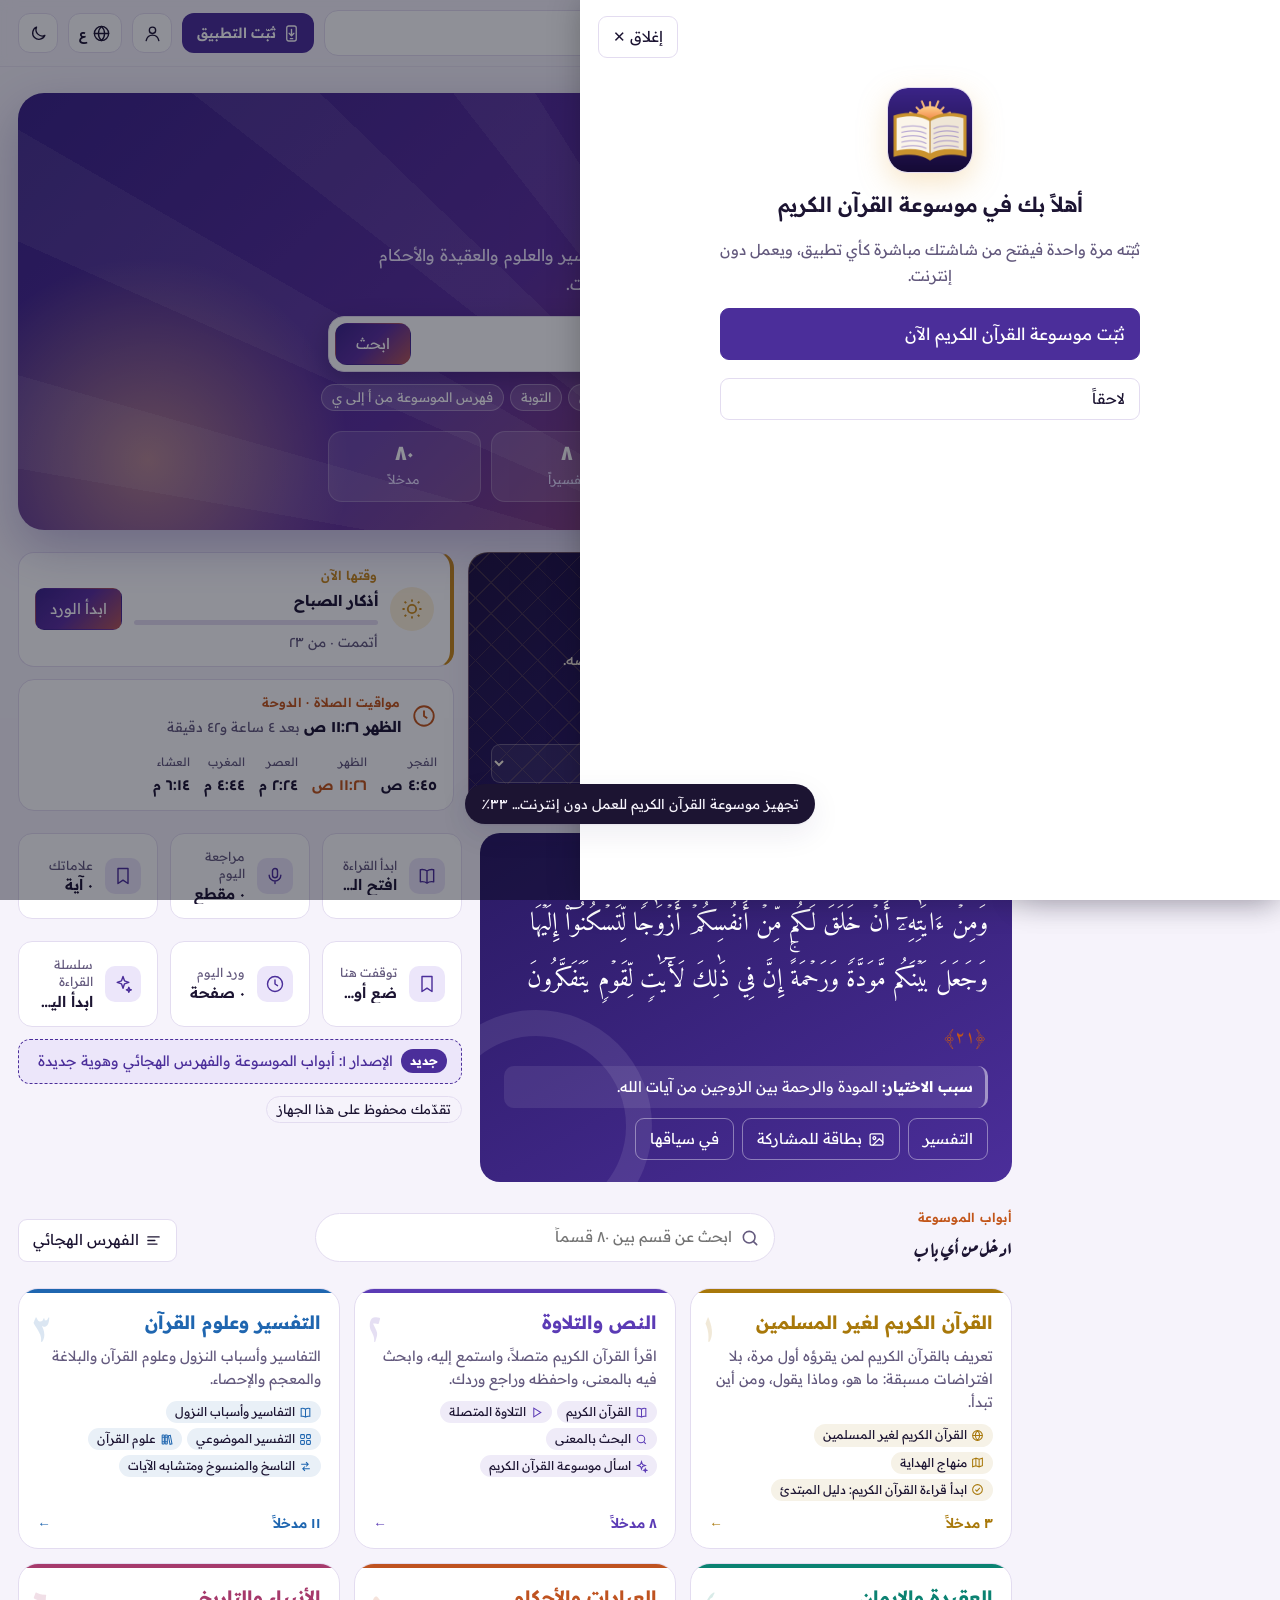
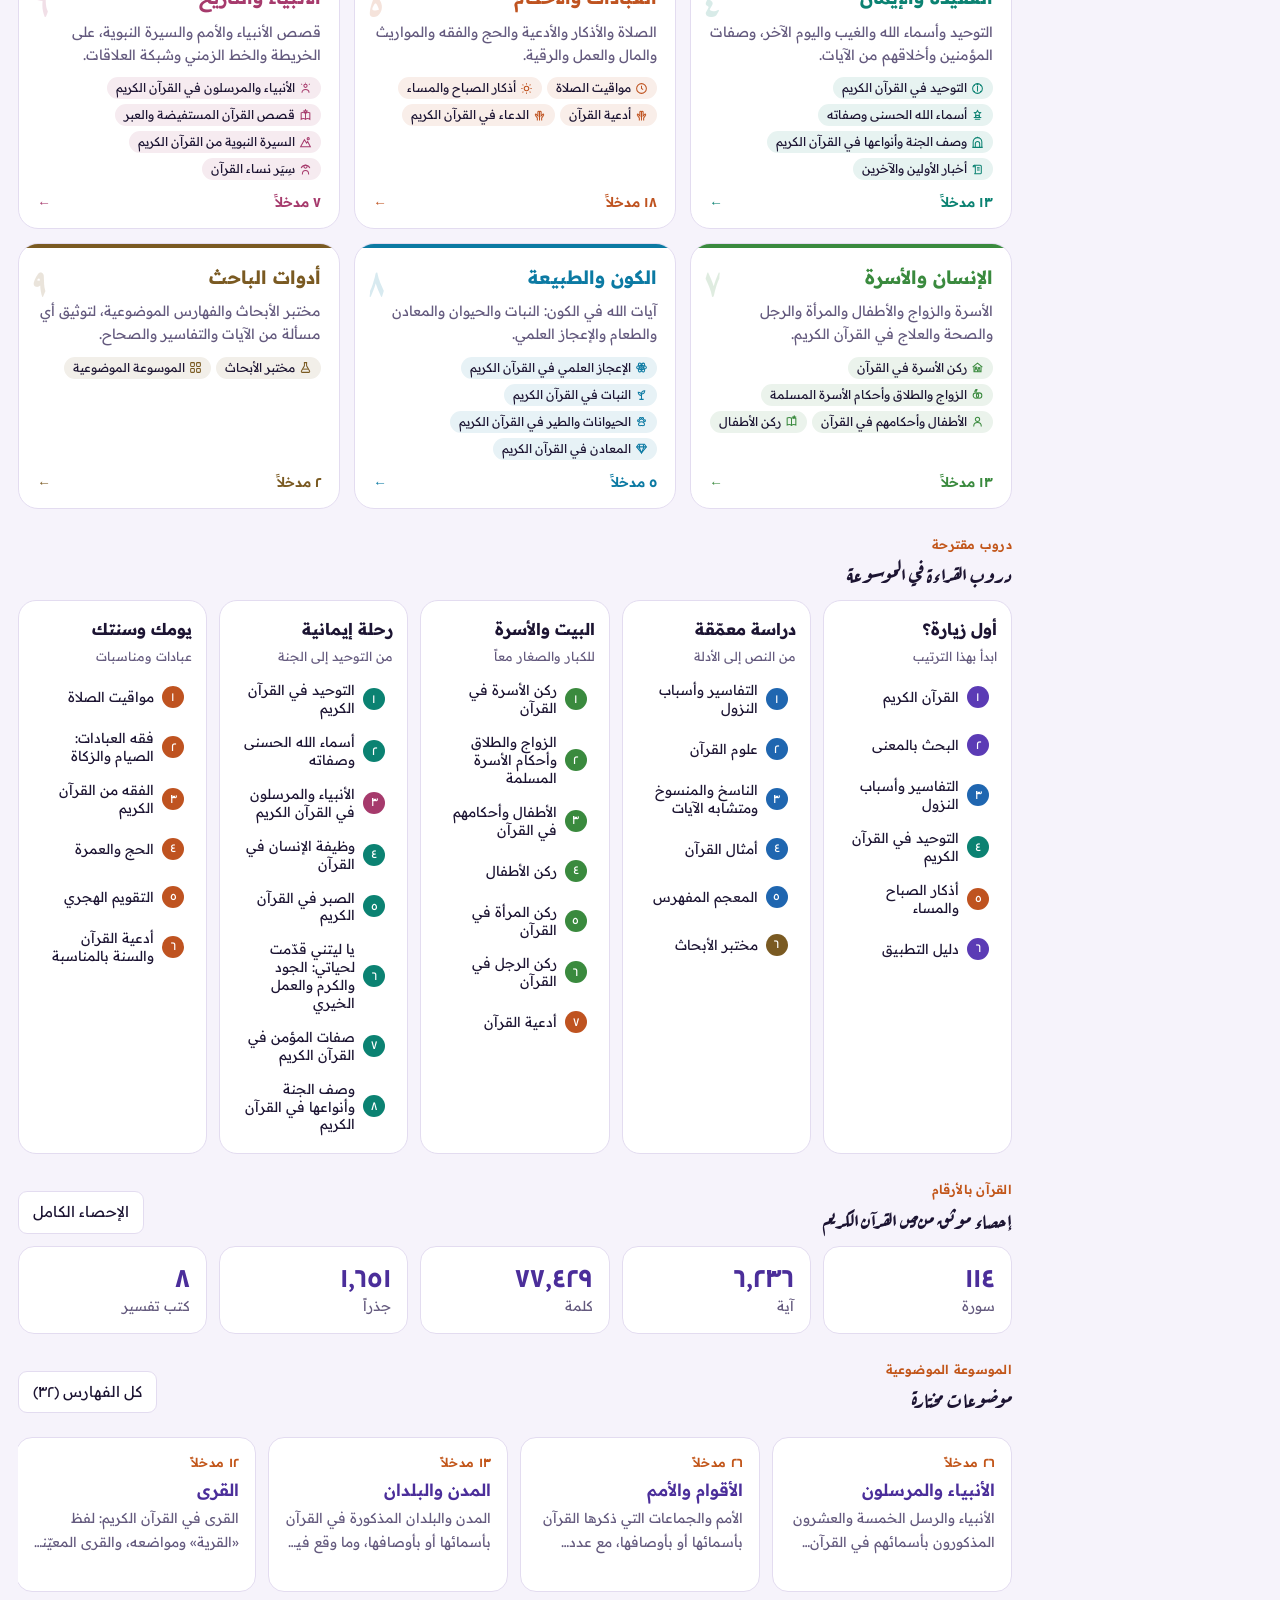
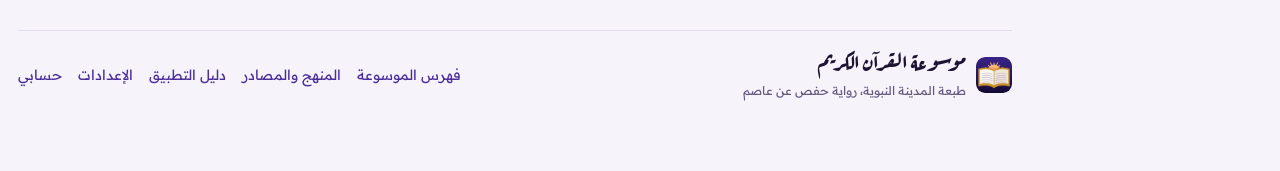
==== commit 12d90c7b: "ثمانية أقسام جديدة في العطاء: الوقف، الإطعام، الزكاة، كفالة اليتيم، قضاء الحوائج، التطوع، تفريج الكر" ====
--- a/index.html
+++ b/index.html
@@ -72,6 +72,14 @@
   <symbol id="i-mumin" viewBox="0 0 24 24"><path d="M12 3l7 3v5c0 4.5-3 8.2-7 10-4-1.8-7-5.5-7-10V6z"/><path d="M8.8 12l2.4 2.4 4.4-4.8"/></symbol>
   <symbol id="i-taqwa" viewBox="0 0 24 24"><path d="M12 3l7 3v5c0 4.4-2.9 8.2-7 10-4.1-1.8-7-5.6-7-10V6z"/><path d="M8.8 12.2l2.2 2.2 4.2-4.6"/></symbol>
   <symbol id="i-jud" viewBox="0 0 24 24"><path d="M12 10.500s-3.800-2.300-3.800-5a2.100 2.100 0 0 1 3.800-1.200 2.100 2.100 0 0 1 3.800 1.200c0 2.700-3.800 5-3.800 5z"/><path d="M3 15h3l3.500 1.500H14a1.700 1.700 0 0 1 0 3.400H9.500M14 18.500l4.500-2.500a1.600 1.600 0 0 1 2 2.300L15 21.500 9 21H3"/></symbol>
+  <symbol id="i-giveplan" viewBox="0 0 24 24"><rect x="4" y="5" width="16" height="15" rx="2.5"/><path d="M8 3v4M16 3v4M4 10h16M9 15l2 2 4-4"/></symbol>
+  <symbol id="i-kfl" viewBox="0 0 24 24"><circle cx="12" cy="5.5" r="2.3"/><path d="M12 21s-7-4.4-7-9.2A3.6 3.6 0 0 1 12 10a3.6 3.6 0 0 1 7 1.8C19 16.6 12 21 12 21z"/></symbol>
+  <symbol id="i-hwj" viewBox="0 0 24 24"><path d="M12 20.5s-7.5-4.6-7.5-10.2a4.2 4.2 0 0 1 7.5-2.6 4.2 4.2 0 0 1 7.5 2.6c0 5.6-7.5 10.2-7.5 10.2z"/><path d="M9 11.5h6M12 8.5v6"/></symbol>
+  <symbol id="i-waqf" viewBox="0 0 24 24"><path d="M12 3c-1.8 1.9-4 3.1-4 5.6h8c0-2.5-2.2-3.7-4-5.6z"/><path d="M5 21v-9.4h14V21M3 21h18M9.5 21v-3.5a2.5 2.5 0 0 1 5 0V21"/></symbol>
+  <symbol id="i-itam" viewBox="0 0 24 24"><path d="M3 12h18a8 8 0 0 1-8 8h-2a8 8 0 0 1-8-8z"/><path d="M8 8.5c0-1.6 1.5-1.6 1.5-3.2M12 8.5c0-1.6 1.5-1.6 1.5-3.2M16 8.5c0-1.6 1.5-1.6 1.5-3.2"/></symbol>
+  <symbol id="i-ttw" viewBox="0 0 24 24"><circle cx="8" cy="7.5" r="2.6"/><circle cx="16.5" cy="7.5" r="2.6"/><path d="M2.8 19v-1.6a4 4 0 0 1 4-4h2.4a4 4 0 0 1 4 4V19M11.6 14a4 4 0 0 1 1.9-.6h2.4a4 4 0 0 1 4 4V19"/></symbol>
+  <symbol id="i-krb" viewBox="0 0 24 24"><path d="M9.5 14.5l-2 2a3 3 0 0 1-4.2-4.2l2-2"/><path d="M14.5 9.5l2-2a3 3 0 0 1 4.2 4.2l-2 2"/><path d="M12 3v2.5M5.2 5.2l1.7 1.7M18.8 5.2l-1.7 1.7M12 21v-2.5"/></symbol>
+  <symbol id="i-zkq" viewBox="0 0 24 24"><circle cx="12" cy="12" r="9"/><path d="M12 7v10M9.2 9.3c.5-.8 1.5-1.2 2.8-1.2 1.6 0 2.8.7 2.8 1.9 0 2.7-5.6 1.4-5.6 4.1 0 1.2 1.2 1.9 2.8 1.9 1.3 0 2.3-.4 2.8-1.2"/></symbol>
   <symbol id="i-scroll" viewBox="0 0 24 24"><path d="M6 4h11a2 2 0 0 1 2 2v12a2 2 0 0 1-2 2H7"/><path d="M6 4a2 2 0 0 0-2 2v1h4V6a2 2 0 0 0-2-2zM8 7v11a2 2 0 0 1-2 2M11 9h5M11 13h5"/></symbol>
   <symbol id="i-jamal" viewBox="0 0 24 24"><path d="M12 3.5c1.6 2.3 1.6 4.7 0 7-1.6-2.3-1.6-4.7 0-7z"/><path d="M12 10.5c2.6-1.1 4.9-.5 6.6 1.6-2.6 1.1-4.9.5-6.6-1.6zM12 10.5c-2.6-1.1-4.9-.5-6.6 1.6 2.6 1.1 4.9.5 6.6-1.6z"/><path d="M12 10.5V20"/><path d="M7 20h10"/><path d="M5 5.5l.8.8M19 5.5l-.8.8"/></symbol>
   <symbol id="i-naskh" viewBox="0 0 24 24"><path d="M4 8h13M13 4l4 4-4 4"/><path d="M20 16H7M11 12l-4 4 4 4"/></symbol>
--- a/app.css
+++ b/app.css
@@ -1738,3 +1738,9 @@
 .ruq-ul{margin:0;padding:0;list-style:none;display:grid;gap:0}
 .ruq-ul li{padding:10px 0;border-top:1px dashed var(--line)}.ruq-ul li:first-child{border-top:0}
 .ruq-ul b{display:block}.ruq-ul p{margin:3px 0 0;line-height:1.85}
+
+/* خطة عطاء أسبوعية */
+.gp-sum{display:grid;gap:10px}.gp-bar{height:10px;border-radius:99px;background:var(--line);overflow:hidden}.gp-bar i{display:block;height:100%;width:0;background:var(--accent);transition:width .25s}
+.gp-pct{margin:0}.gp-day summary{display:flex;align-items:center;gap:10px;cursor:pointer}.gp-today{background:var(--accent);color:#fff;border-color:var(--accent)}
+.gp-act{display:flex;gap:10px;align-items:flex-start;padding:8px 0;border-top:1px solid var(--line)}.gp-act:first-child{border-top:0}.gp-act input{margin-top:6px;width:20px;height:20px;flex:none;accent-color:var(--accent)}
+.gp-t{display:grid;gap:6px;min-width:0}.gp-refs{display:flex;flex-wrap:wrap;gap:6px}.gp-ref{padding:2px 10px;font-size:.85rem}
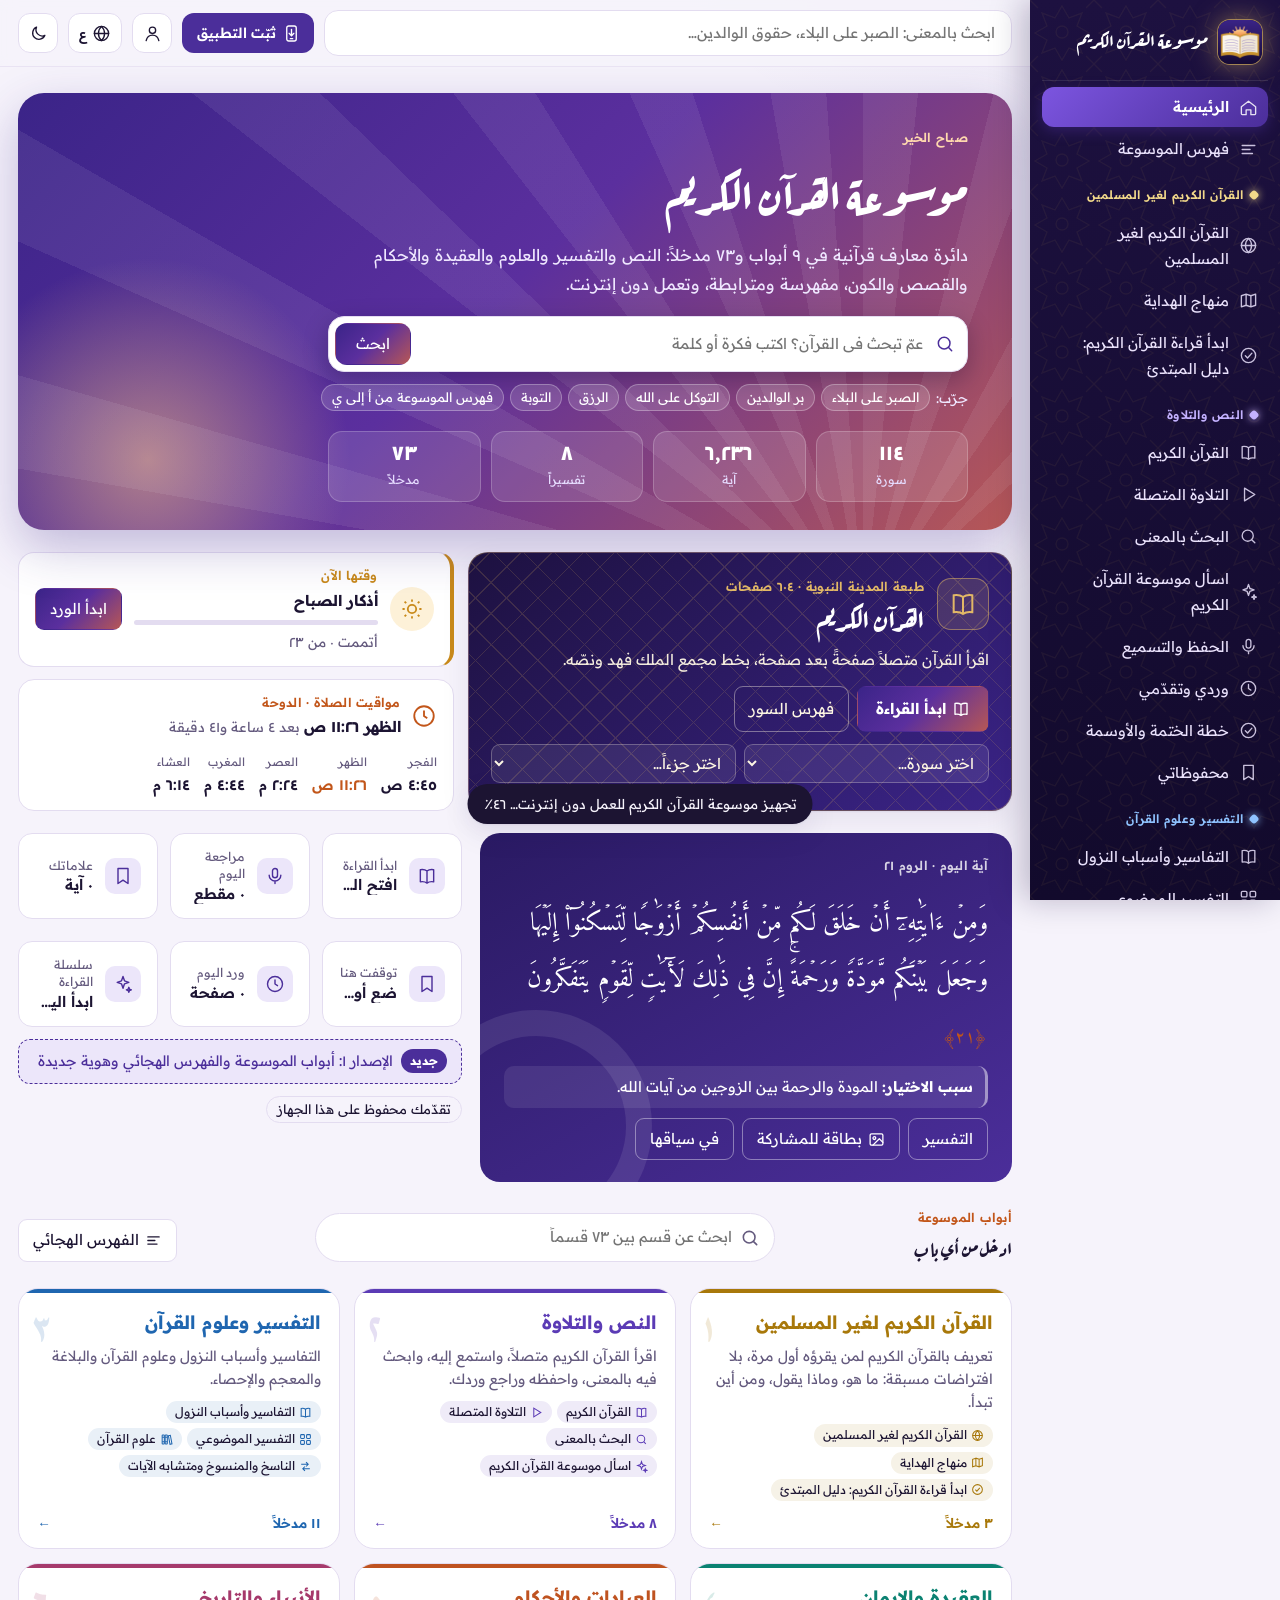
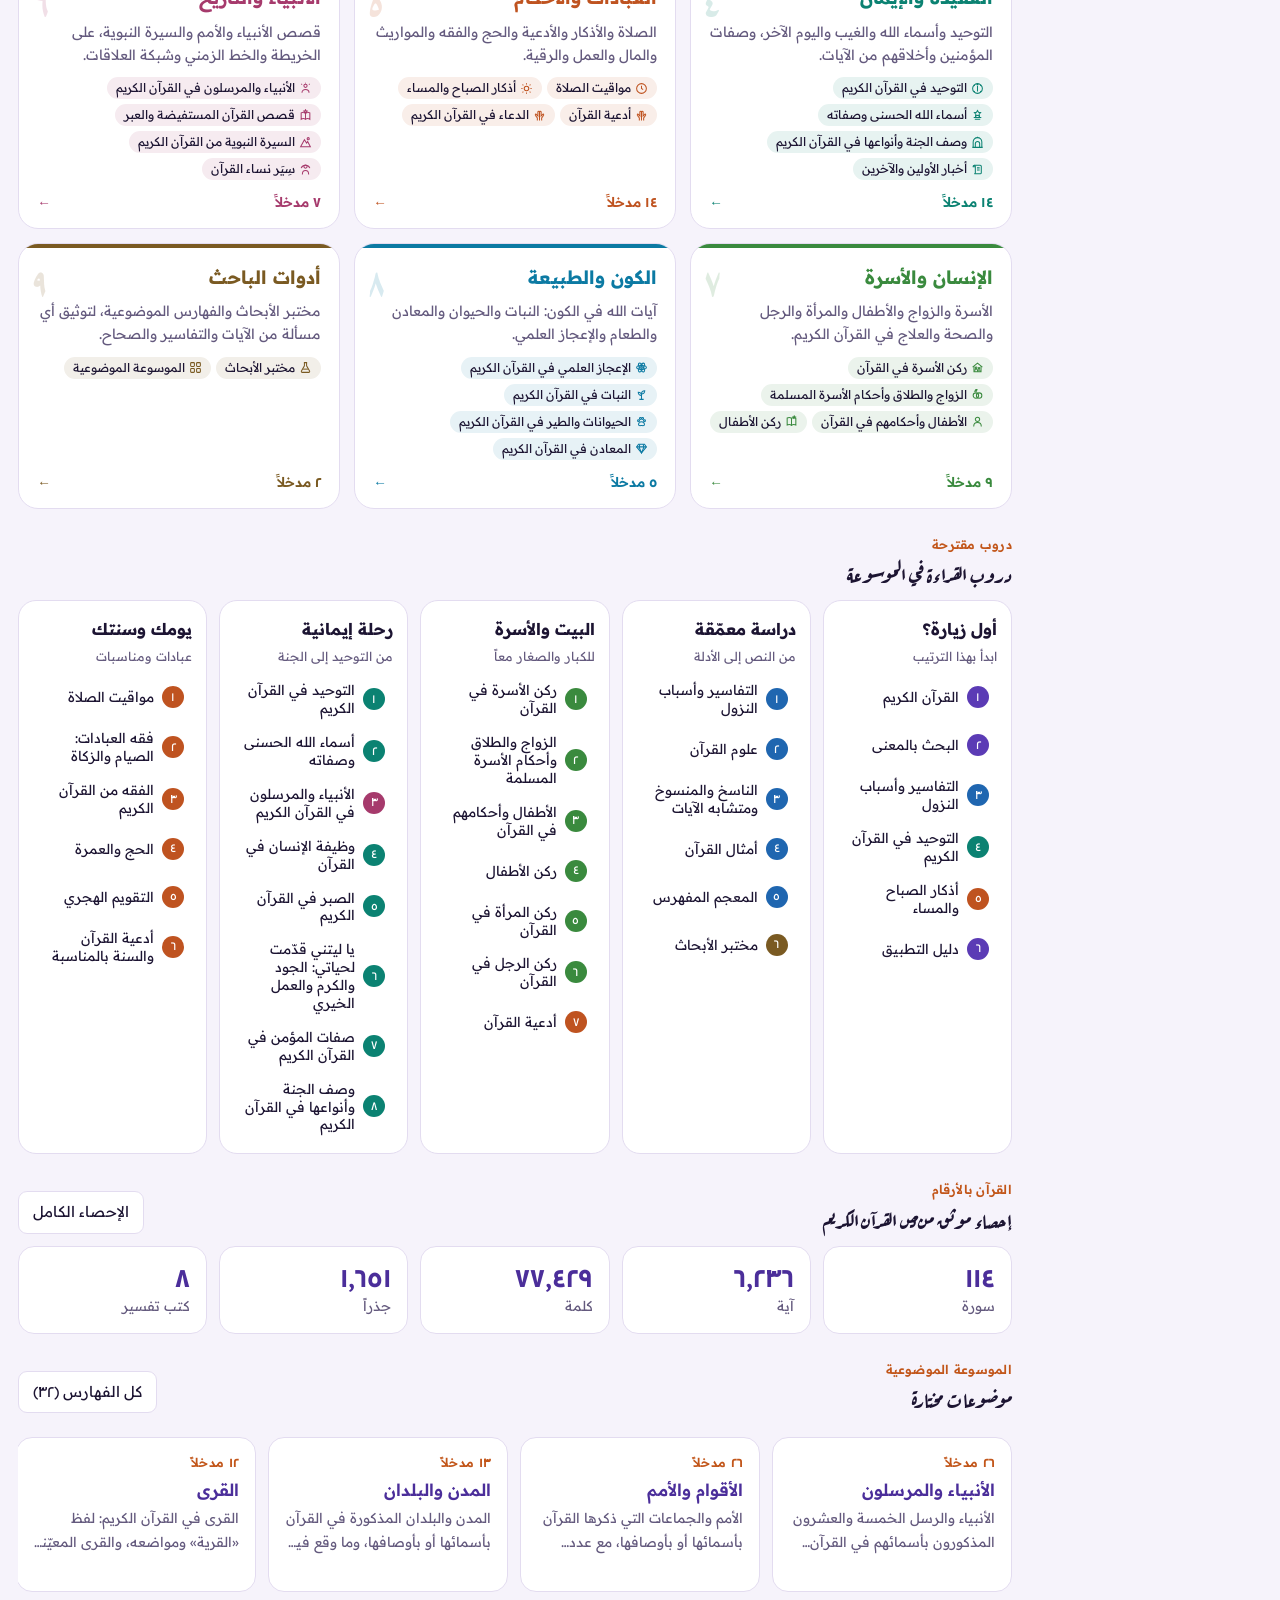
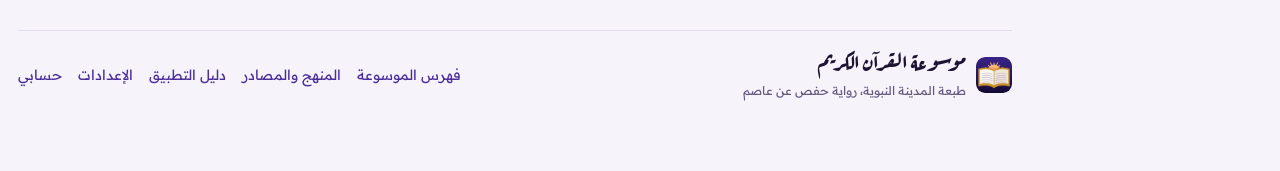
==== commit 16465ed5: "موسوعة القرآن الكريم: باب «الفراسة في القرآن الكريم» (#firasa) ويزيل تكرار مدخل «الجود» في القائمة ٢" ====
--- a/index.html
+++ b/index.html
@@ -72,14 +72,7 @@
   <symbol id="i-mumin" viewBox="0 0 24 24"><path d="M12 3l7 3v5c0 4.5-3 8.2-7 10-4-1.8-7-5.5-7-10V6z"/><path d="M8.8 12l2.4 2.4 4.4-4.8"/></symbol>
   <symbol id="i-taqwa" viewBox="0 0 24 24"><path d="M12 3l7 3v5c0 4.4-2.9 8.2-7 10-4.1-1.8-7-5.6-7-10V6z"/><path d="M8.8 12.2l2.2 2.2 4.2-4.6"/></symbol>
   <symbol id="i-jud" viewBox="0 0 24 24"><path d="M12 10.500s-3.800-2.300-3.800-5a2.100 2.100 0 0 1 3.800-1.200 2.100 2.100 0 0 1 3.800 1.200c0 2.700-3.800 5-3.800 5z"/><path d="M3 15h3l3.500 1.500H14a1.700 1.700 0 0 1 0 3.400H9.500M14 18.500l4.500-2.500a1.600 1.600 0 0 1 2 2.300L15 21.500 9 21H3"/></symbol>
-  <symbol id="i-giveplan" viewBox="0 0 24 24"><rect x="4" y="5" width="16" height="15" rx="2.5"/><path d="M8 3v4M16 3v4M4 10h16M9 15l2 2 4-4"/></symbol>
-  <symbol id="i-kfl" viewBox="0 0 24 24"><circle cx="12" cy="5.5" r="2.3"/><path d="M12 21s-7-4.4-7-9.2A3.6 3.6 0 0 1 12 10a3.6 3.6 0 0 1 7 1.8C19 16.6 12 21 12 21z"/></symbol>
-  <symbol id="i-hwj" viewBox="0 0 24 24"><path d="M12 20.5s-7.5-4.6-7.5-10.2a4.2 4.2 0 0 1 7.5-2.6 4.2 4.2 0 0 1 7.5 2.6c0 5.6-7.5 10.2-7.5 10.2z"/><path d="M9 11.5h6M12 8.5v6"/></symbol>
-  <symbol id="i-waqf" viewBox="0 0 24 24"><path d="M12 3c-1.8 1.9-4 3.1-4 5.6h8c0-2.5-2.2-3.7-4-5.6z"/><path d="M5 21v-9.4h14V21M3 21h18M9.5 21v-3.5a2.5 2.5 0 0 1 5 0V21"/></symbol>
-  <symbol id="i-itam" viewBox="0 0 24 24"><path d="M3 12h18a8 8 0 0 1-8 8h-2a8 8 0 0 1-8-8z"/><path d="M8 8.5c0-1.6 1.5-1.6 1.5-3.2M12 8.5c0-1.6 1.5-1.6 1.5-3.2M16 8.5c0-1.6 1.5-1.6 1.5-3.2"/></symbol>
-  <symbol id="i-ttw" viewBox="0 0 24 24"><circle cx="8" cy="7.5" r="2.6"/><circle cx="16.5" cy="7.5" r="2.6"/><path d="M2.8 19v-1.6a4 4 0 0 1 4-4h2.4a4 4 0 0 1 4 4V19M11.6 14a4 4 0 0 1 1.9-.6h2.4a4 4 0 0 1 4 4V19"/></symbol>
-  <symbol id="i-krb" viewBox="0 0 24 24"><path d="M9.5 14.5l-2 2a3 3 0 0 1-4.2-4.2l2-2"/><path d="M14.5 9.5l2-2a3 3 0 0 1 4.2 4.2l-2 2"/><path d="M12 3v2.5M5.2 5.2l1.7 1.7M18.8 5.2l-1.7 1.7M12 21v-2.5"/></symbol>
-  <symbol id="i-zkq" viewBox="0 0 24 24"><circle cx="12" cy="12" r="9"/><path d="M12 7v10M9.2 9.3c.5-.8 1.5-1.2 2.8-1.2 1.6 0 2.8.7 2.8 1.9 0 2.7-5.6 1.4-5.6 4.1 0 1.2 1.2 1.9 2.8 1.9 1.3 0 2.3-.4 2.8-1.2"/></symbol>
+  <symbol id="i-firasa" viewBox="0 0 24 24"><path d="M2 12s3.800-6.500 10-6.500S22 12 22 12s-3.800 6.500-10 6.500S2 12 2 12z"/><circle cx="12" cy="12" r="3"/><path d="M12 2v1.800M5.200 3.800l1.100 1.400M18.800 3.800l-1.100 1.400"/></symbol>
   <symbol id="i-scroll" viewBox="0 0 24 24"><path d="M6 4h11a2 2 0 0 1 2 2v12a2 2 0 0 1-2 2H7"/><path d="M6 4a2 2 0 0 0-2 2v1h4V6a2 2 0 0 0-2-2zM8 7v11a2 2 0 0 1-2 2M11 9h5M11 13h5"/></symbol>
   <symbol id="i-jamal" viewBox="0 0 24 24"><path d="M12 3.5c1.6 2.3 1.6 4.7 0 7-1.6-2.3-1.6-4.7 0-7z"/><path d="M12 10.5c2.6-1.1 4.9-.5 6.6 1.6-2.6 1.1-4.9.5-6.6-1.6zM12 10.5c-2.6-1.1-4.9-.5-6.6 1.6 2.6 1.1 4.9.5 6.6-1.6z"/><path d="M12 10.5V20"/><path d="M7 20h10"/><path d="M5 5.5l.8.8M19 5.5l-.8.8"/></symbol>
   <symbol id="i-naskh" viewBox="0 0 24 24"><path d="M4 8h13M13 4l4 4-4 4"/><path d="M20 16H7M11 12l-4 4 4 4"/></symbol>
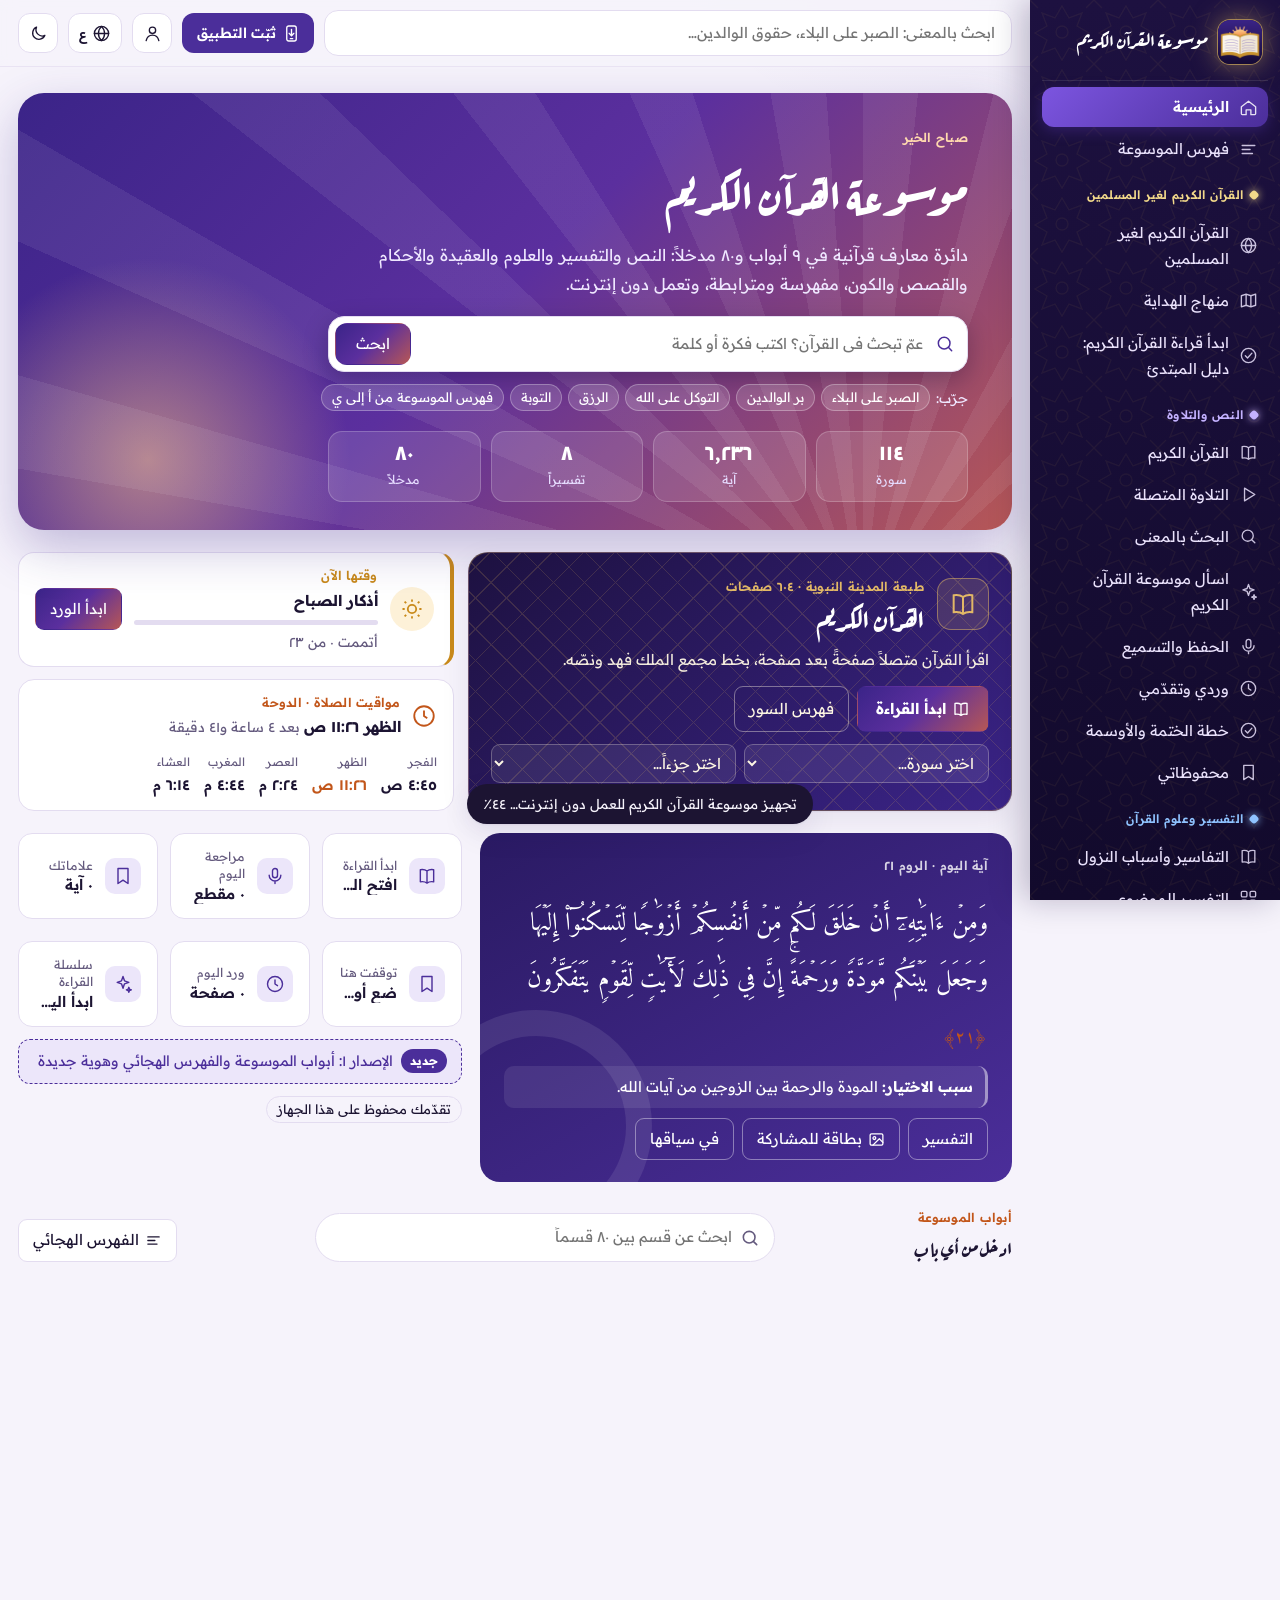
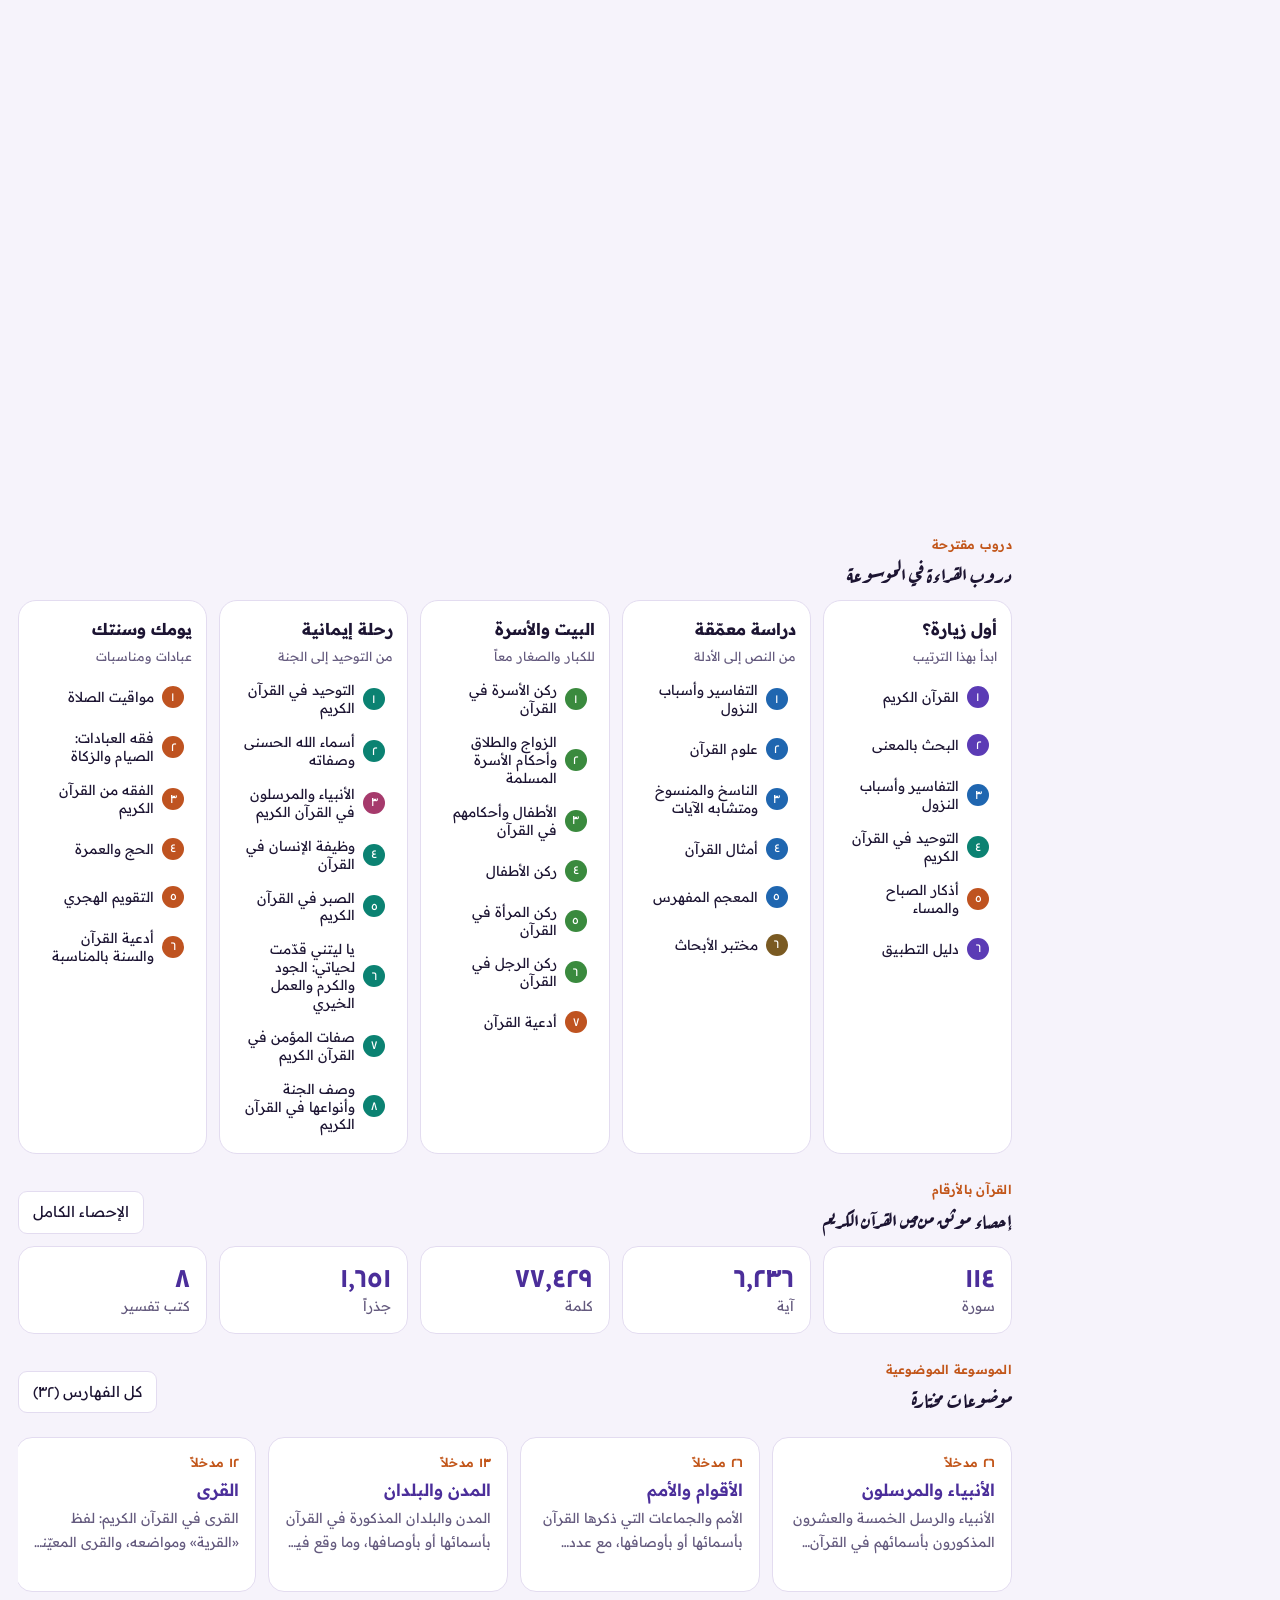
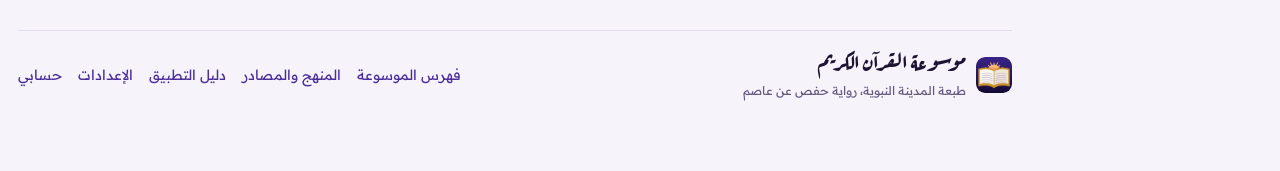
==== commit 1d53b01c: "Merge remote-tracking branch 'origin/main' into claude/project-thread-235coi" ====
--- a/index.html
+++ b/index.html
@@ -72,7 +72,14 @@
   <symbol id="i-mumin" viewBox="0 0 24 24"><path d="M12 3l7 3v5c0 4.5-3 8.2-7 10-4-1.8-7-5.5-7-10V6z"/><path d="M8.8 12l2.4 2.4 4.4-4.8"/></symbol>
   <symbol id="i-taqwa" viewBox="0 0 24 24"><path d="M12 3l7 3v5c0 4.4-2.9 8.2-7 10-4.1-1.8-7-5.6-7-10V6z"/><path d="M8.8 12.2l2.2 2.2 4.2-4.6"/></symbol>
   <symbol id="i-jud" viewBox="0 0 24 24"><path d="M12 10.500s-3.800-2.300-3.800-5a2.100 2.100 0 0 1 3.800-1.200 2.100 2.100 0 0 1 3.800 1.200c0 2.700-3.800 5-3.800 5z"/><path d="M3 15h3l3.500 1.500H14a1.700 1.700 0 0 1 0 3.400H9.500M14 18.500l4.500-2.500a1.600 1.600 0 0 1 2 2.300L15 21.500 9 21H3"/></symbol>
-  <symbol id="i-firasa" viewBox="0 0 24 24"><path d="M2 12s3.800-6.500 10-6.500S22 12 22 12s-3.800 6.500-10 6.500S2 12 2 12z"/><circle cx="12" cy="12" r="3"/><path d="M12 2v1.800M5.200 3.800l1.100 1.400M18.800 3.800l-1.100 1.400"/></symbol>
+  <symbol id="i-giveplan" viewBox="0 0 24 24"><rect x="4" y="5" width="16" height="15" rx="2.5"/><path d="M8 3v4M16 3v4M4 10h16M9 15l2 2 4-4"/></symbol>
+  <symbol id="i-kfl" viewBox="0 0 24 24"><circle cx="12" cy="5.5" r="2.3"/><path d="M12 21s-7-4.4-7-9.2A3.6 3.6 0 0 1 12 10a3.6 3.6 0 0 1 7 1.8C19 16.6 12 21 12 21z"/></symbol>
+  <symbol id="i-hwj" viewBox="0 0 24 24"><path d="M12 20.5s-7.5-4.6-7.5-10.2a4.2 4.2 0 0 1 7.5-2.6 4.2 4.2 0 0 1 7.5 2.6c0 5.6-7.5 10.2-7.5 10.2z"/><path d="M9 11.5h6M12 8.5v6"/></symbol>
+  <symbol id="i-waqf" viewBox="0 0 24 24"><path d="M12 3c-1.8 1.9-4 3.1-4 5.6h8c0-2.5-2.2-3.7-4-5.6z"/><path d="M5 21v-9.4h14V21M3 21h18M9.5 21v-3.5a2.5 2.5 0 0 1 5 0V21"/></symbol>
+  <symbol id="i-itam" viewBox="0 0 24 24"><path d="M3 12h18a8 8 0 0 1-8 8h-2a8 8 0 0 1-8-8z"/><path d="M8 8.5c0-1.6 1.5-1.6 1.5-3.2M12 8.5c0-1.6 1.5-1.6 1.5-3.2M16 8.5c0-1.6 1.5-1.6 1.5-3.2"/></symbol>
+  <symbol id="i-ttw" viewBox="0 0 24 24"><circle cx="8" cy="7.5" r="2.6"/><circle cx="16.5" cy="7.5" r="2.6"/><path d="M2.8 19v-1.6a4 4 0 0 1 4-4h2.4a4 4 0 0 1 4 4V19M11.6 14a4 4 0 0 1 1.9-.6h2.4a4 4 0 0 1 4 4V19"/></symbol>
+  <symbol id="i-krb" viewBox="0 0 24 24"><path d="M9.5 14.5l-2 2a3 3 0 0 1-4.2-4.2l2-2"/><path d="M14.5 9.5l2-2a3 3 0 0 1 4.2 4.2l-2 2"/><path d="M12 3v2.5M5.2 5.2l1.7 1.7M18.8 5.2l-1.7 1.7M12 21v-2.5"/></symbol>
+  <symbol id="i-zkq" viewBox="0 0 24 24"><circle cx="12" cy="12" r="9"/><path d="M12 7v10M9.2 9.3c.5-.8 1.5-1.2 2.8-1.2 1.6 0 2.8.7 2.8 1.9 0 2.7-5.6 1.4-5.6 4.1 0 1.2 1.2 1.9 2.8 1.9 1.3 0 2.3-.4 2.8-1.2"/></symbol>
   <symbol id="i-scroll" viewBox="0 0 24 24"><path d="M6 4h11a2 2 0 0 1 2 2v12a2 2 0 0 1-2 2H7"/><path d="M6 4a2 2 0 0 0-2 2v1h4V6a2 2 0 0 0-2-2zM8 7v11a2 2 0 0 1-2 2M11 9h5M11 13h5"/></symbol>
   <symbol id="i-jamal" viewBox="0 0 24 24"><path d="M12 3.5c1.6 2.3 1.6 4.7 0 7-1.6-2.3-1.6-4.7 0-7z"/><path d="M12 10.5c2.6-1.1 4.9-.5 6.6 1.6-2.6 1.1-4.9.5-6.6-1.6zM12 10.5c-2.6-1.1-4.9-.5-6.6 1.6 2.6 1.1 4.9.5 6.6-1.6z"/><path d="M12 10.5V20"/><path d="M7 20h10"/><path d="M5 5.5l.8.8M19 5.5l-.8.8"/></symbol>
   <symbol id="i-naskh" viewBox="0 0 24 24"><path d="M4 8h13M13 4l4 4-4 4"/><path d="M20 16H7M11 12l-4 4 4 4"/></symbol>
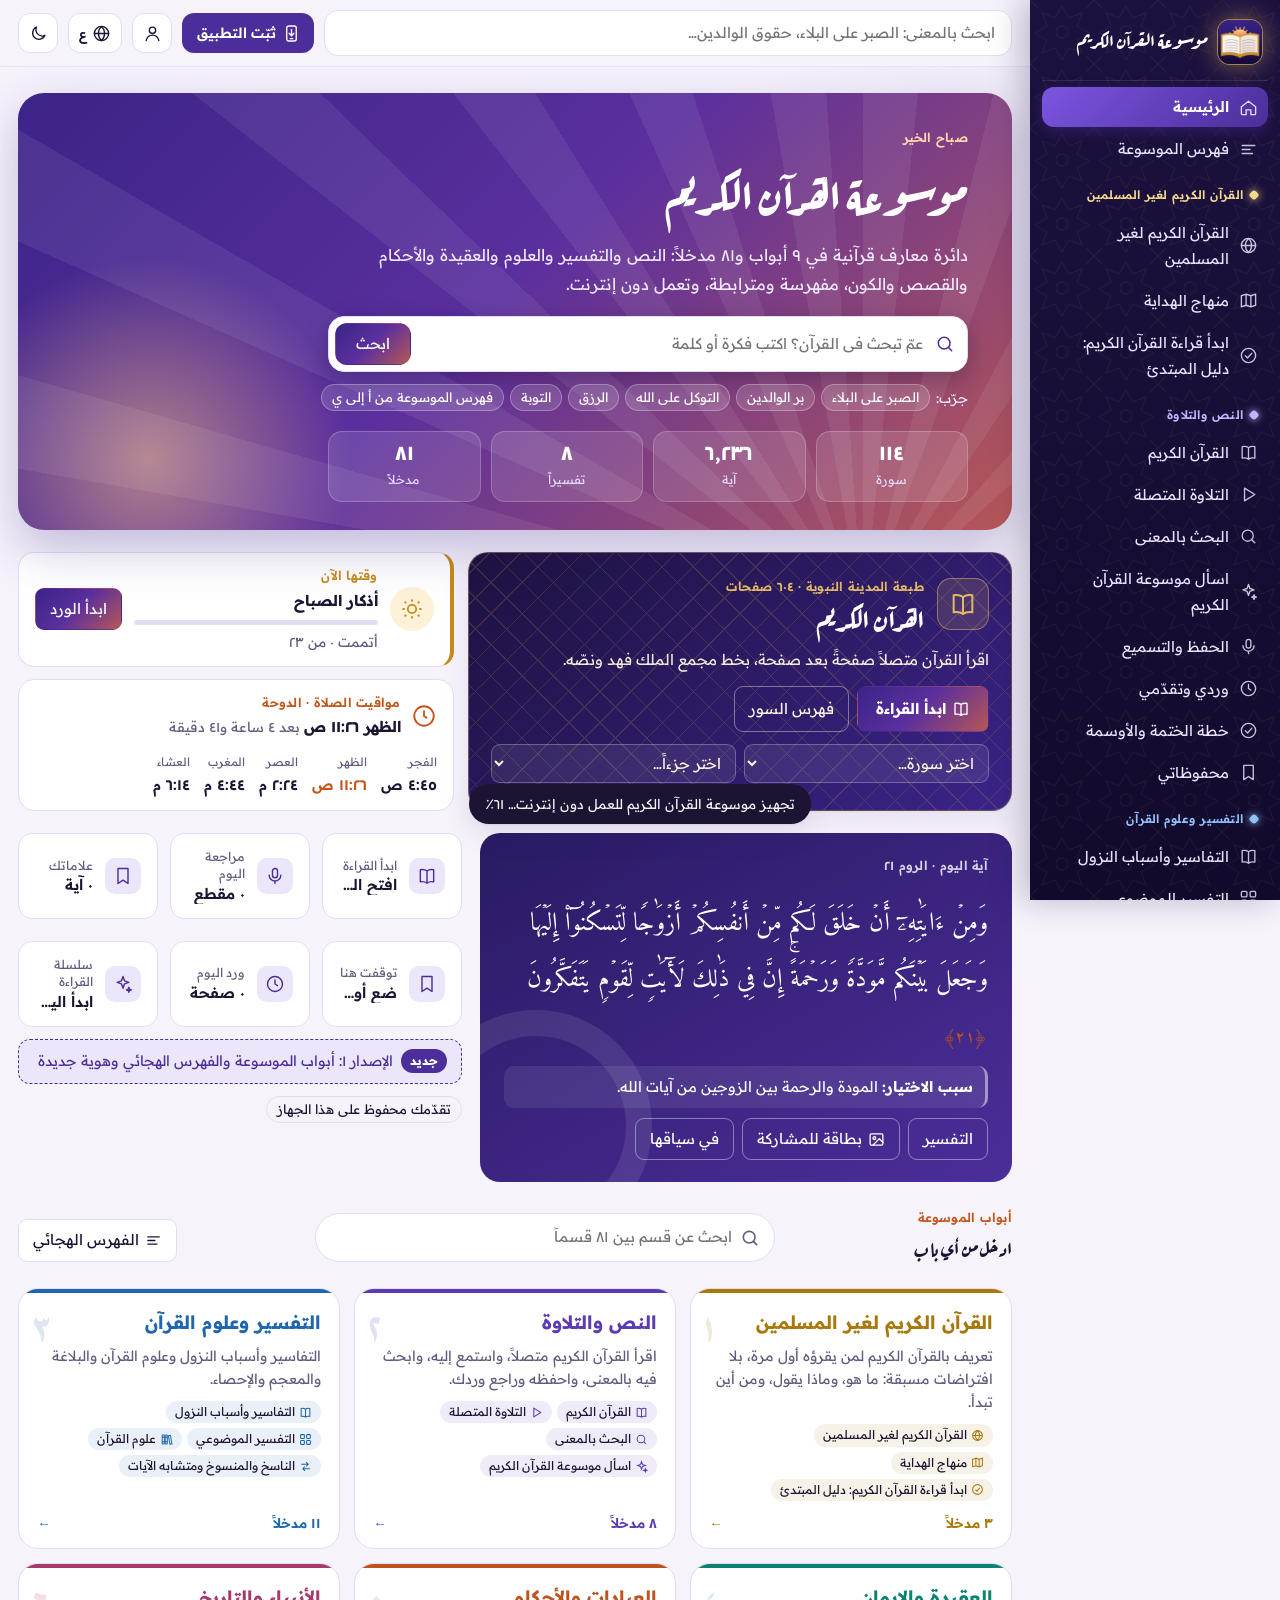
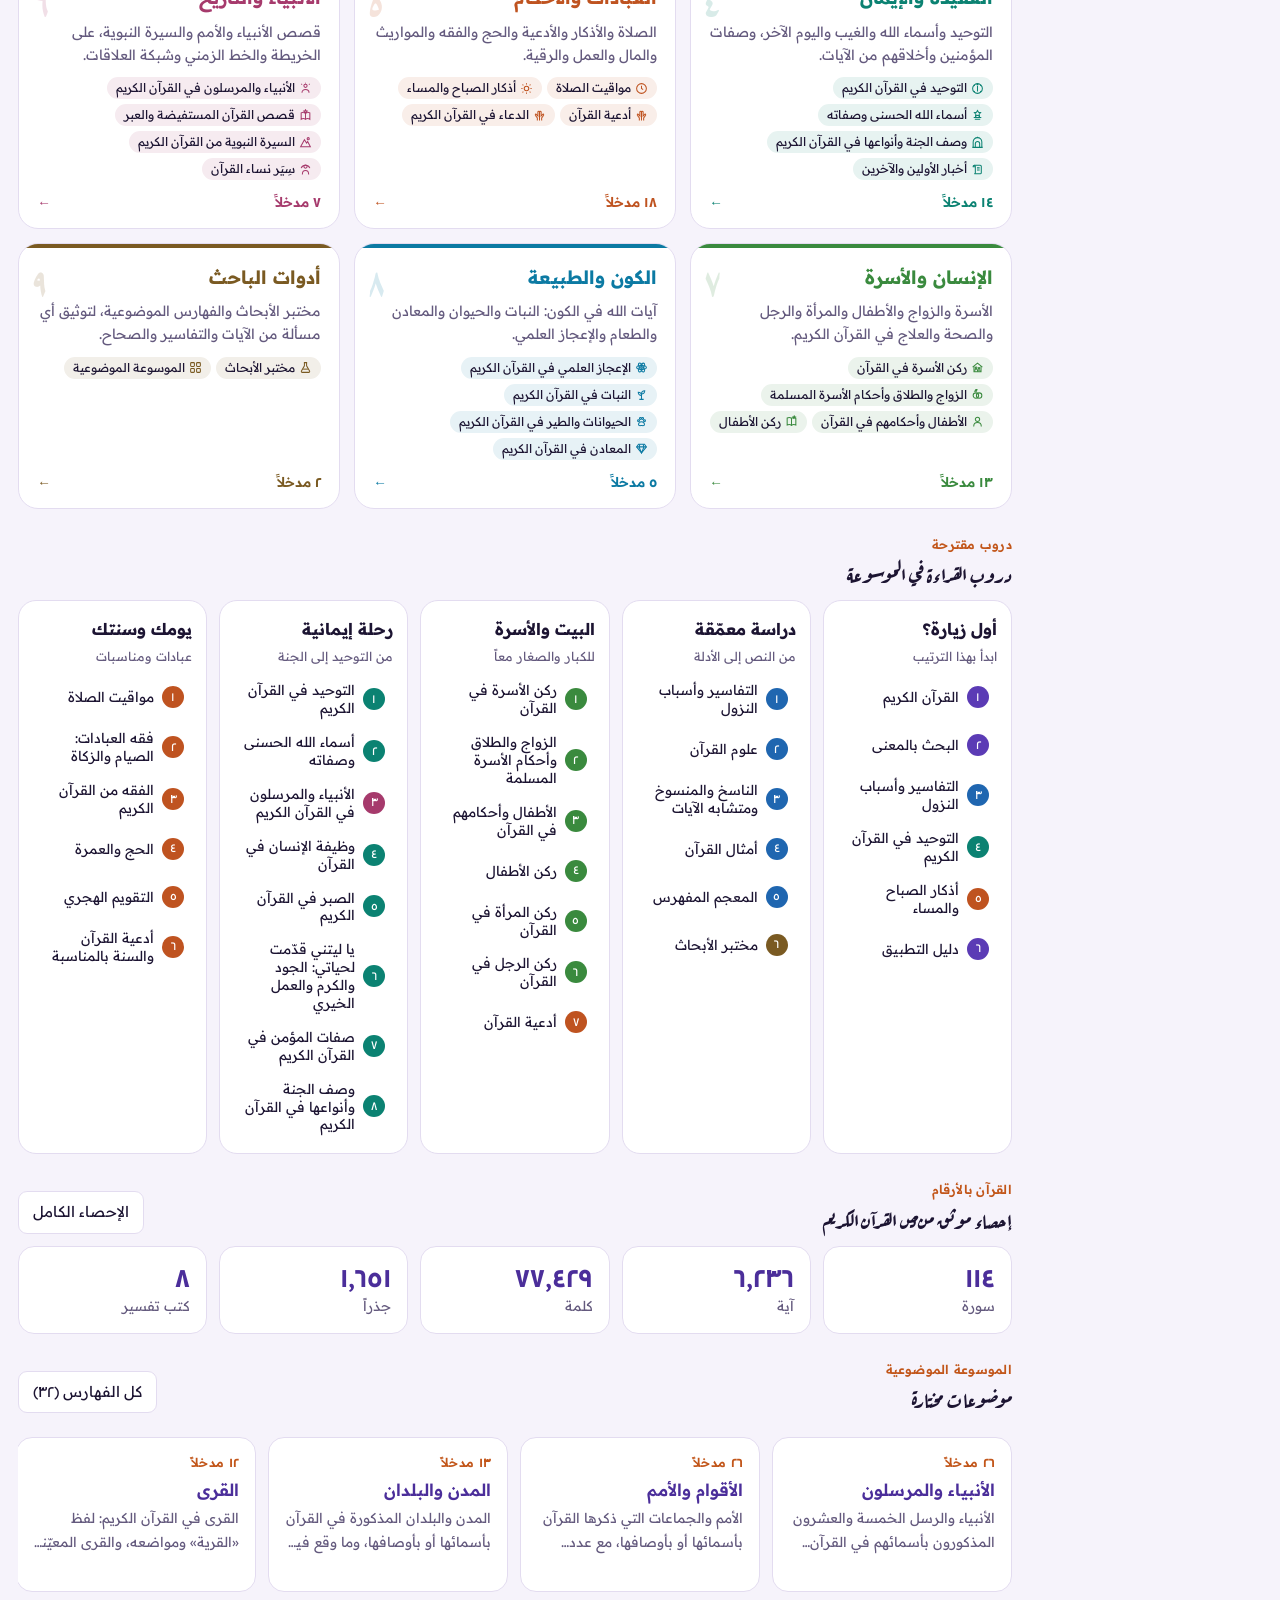
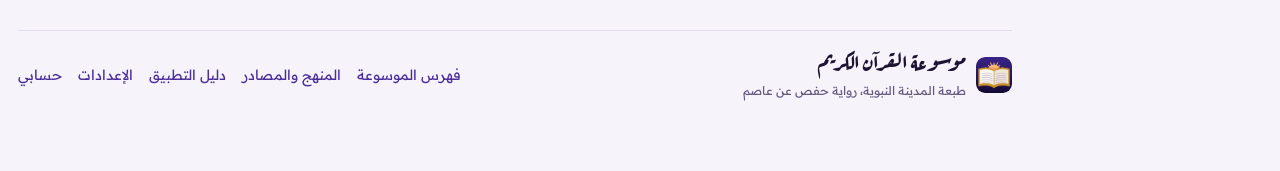
==== commit d5ed1879: "إعادة تطبيق باب «الفراسة» فوق main بعد دمج أقسام العطاء Co-Authored-By: Claude Sonnet 5.5 <noreply@a" ====
--- a/index.html
+++ b/index.html
@@ -80,6 +80,7 @@
   <symbol id="i-ttw" viewBox="0 0 24 24"><circle cx="8" cy="7.5" r="2.6"/><circle cx="16.5" cy="7.5" r="2.6"/><path d="M2.8 19v-1.6a4 4 0 0 1 4-4h2.4a4 4 0 0 1 4 4V19M11.6 14a4 4 0 0 1 1.9-.6h2.4a4 4 0 0 1 4 4V19"/></symbol>
   <symbol id="i-krb" viewBox="0 0 24 24"><path d="M9.5 14.5l-2 2a3 3 0 0 1-4.2-4.2l2-2"/><path d="M14.5 9.5l2-2a3 3 0 0 1 4.2 4.2l-2 2"/><path d="M12 3v2.5M5.2 5.2l1.7 1.7M18.8 5.2l-1.7 1.7M12 21v-2.5"/></symbol>
   <symbol id="i-zkq" viewBox="0 0 24 24"><circle cx="12" cy="12" r="9"/><path d="M12 7v10M9.2 9.3c.5-.8 1.5-1.2 2.8-1.2 1.6 0 2.8.7 2.8 1.9 0 2.7-5.6 1.4-5.6 4.1 0 1.2 1.2 1.9 2.8 1.9 1.3 0 2.3-.4 2.8-1.2"/></symbol>
+  <symbol id="i-firasa" viewBox="0 0 24 24"><path d="M2 12s3.800-6.500 10-6.500S22 12 22 12s-3.800 6.500-10 6.500S2 12 2 12z"/><circle cx="12" cy="12" r="3"/><path d="M12 2v1.800M5.200 3.800l1.100 1.400M18.800 3.800l-1.100 1.400"/></symbol>
   <symbol id="i-scroll" viewBox="0 0 24 24"><path d="M6 4h11a2 2 0 0 1 2 2v12a2 2 0 0 1-2 2H7"/><path d="M6 4a2 2 0 0 0-2 2v1h4V6a2 2 0 0 0-2-2zM8 7v11a2 2 0 0 1-2 2M11 9h5M11 13h5"/></symbol>
   <symbol id="i-jamal" viewBox="0 0 24 24"><path d="M12 3.5c1.6 2.3 1.6 4.7 0 7-1.6-2.3-1.6-4.7 0-7z"/><path d="M12 10.5c2.6-1.1 4.9-.5 6.6 1.6-2.6 1.1-4.9.5-6.6-1.6zM12 10.5c-2.6-1.1-4.9-.5-6.6 1.6 2.6 1.1 4.9.5 6.6-1.6z"/><path d="M12 10.5V20"/><path d="M7 20h10"/><path d="M5 5.5l.8.8M19 5.5l-.8.8"/></symbol>
   <symbol id="i-naskh" viewBox="0 0 24 24"><path d="M4 8h13M13 4l4 4-4 4"/><path d="M20 16H7M11 12l-4 4 4 4"/></symbol>
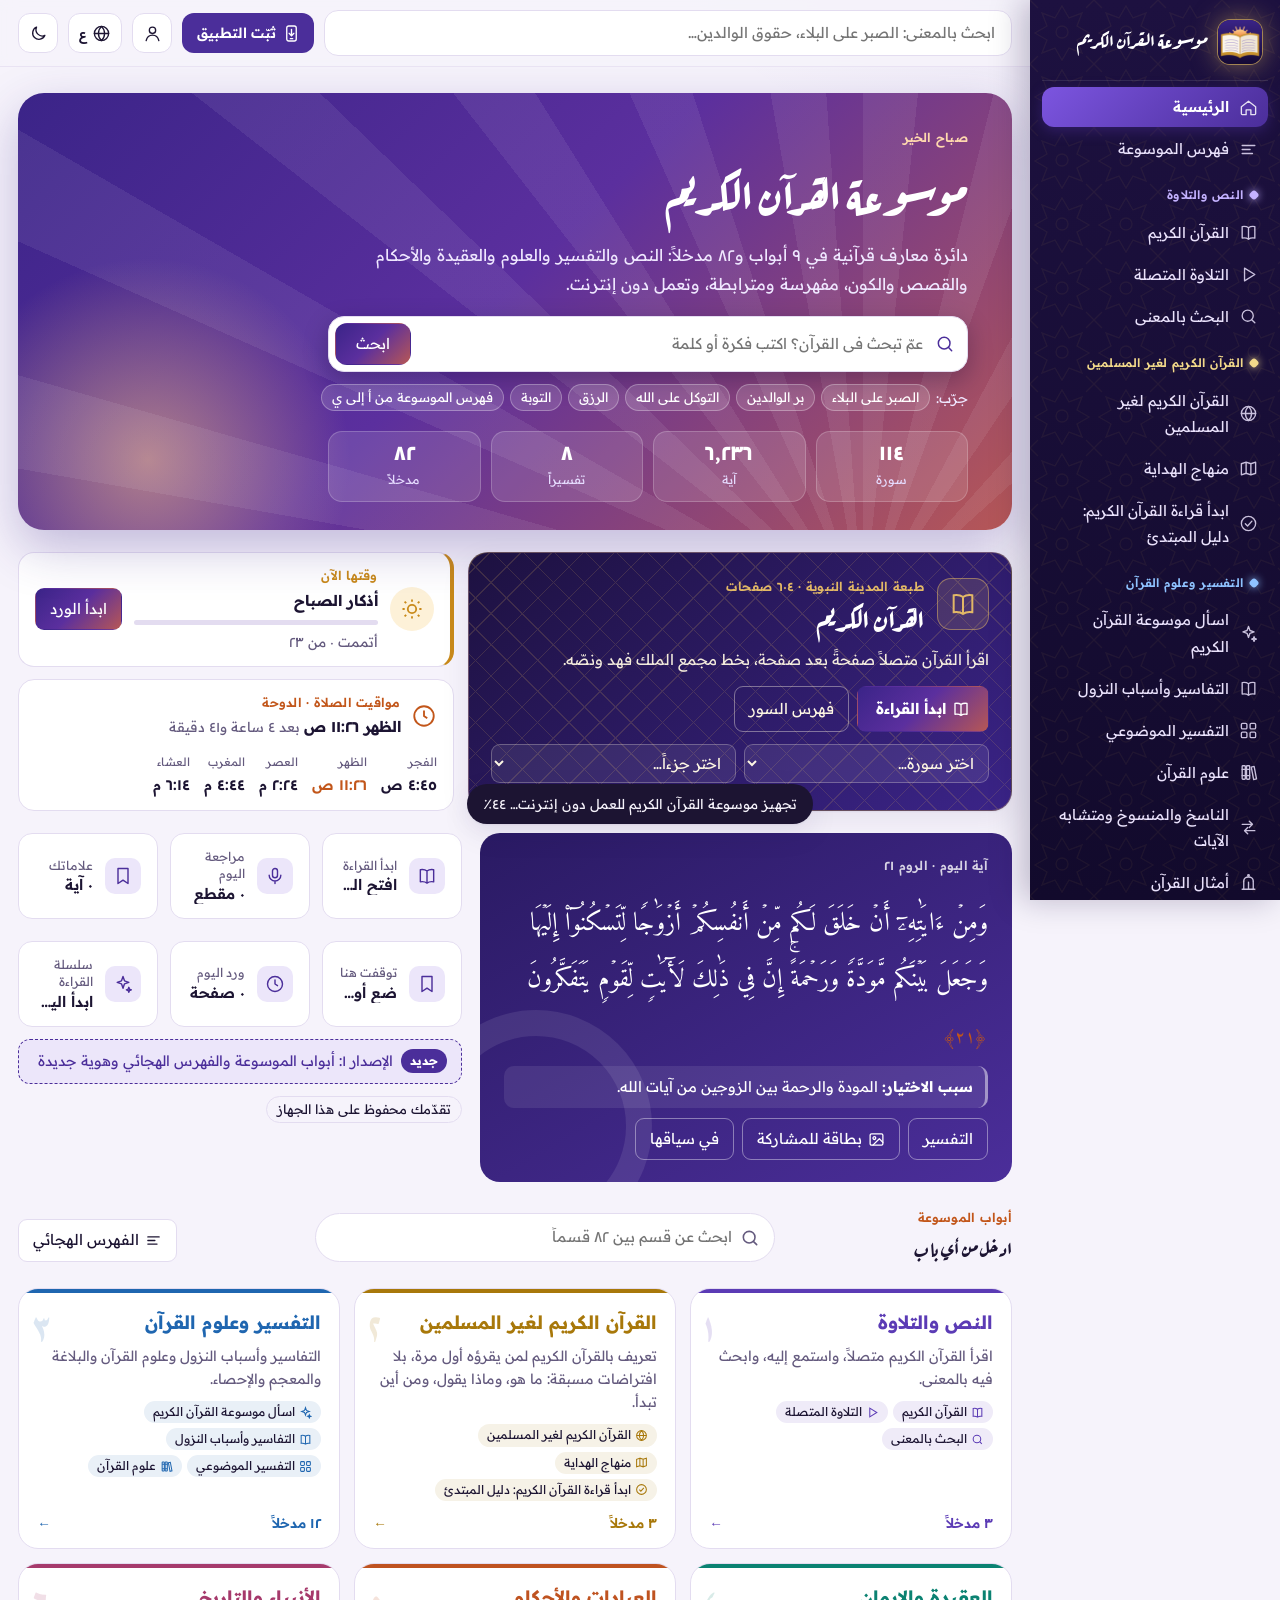
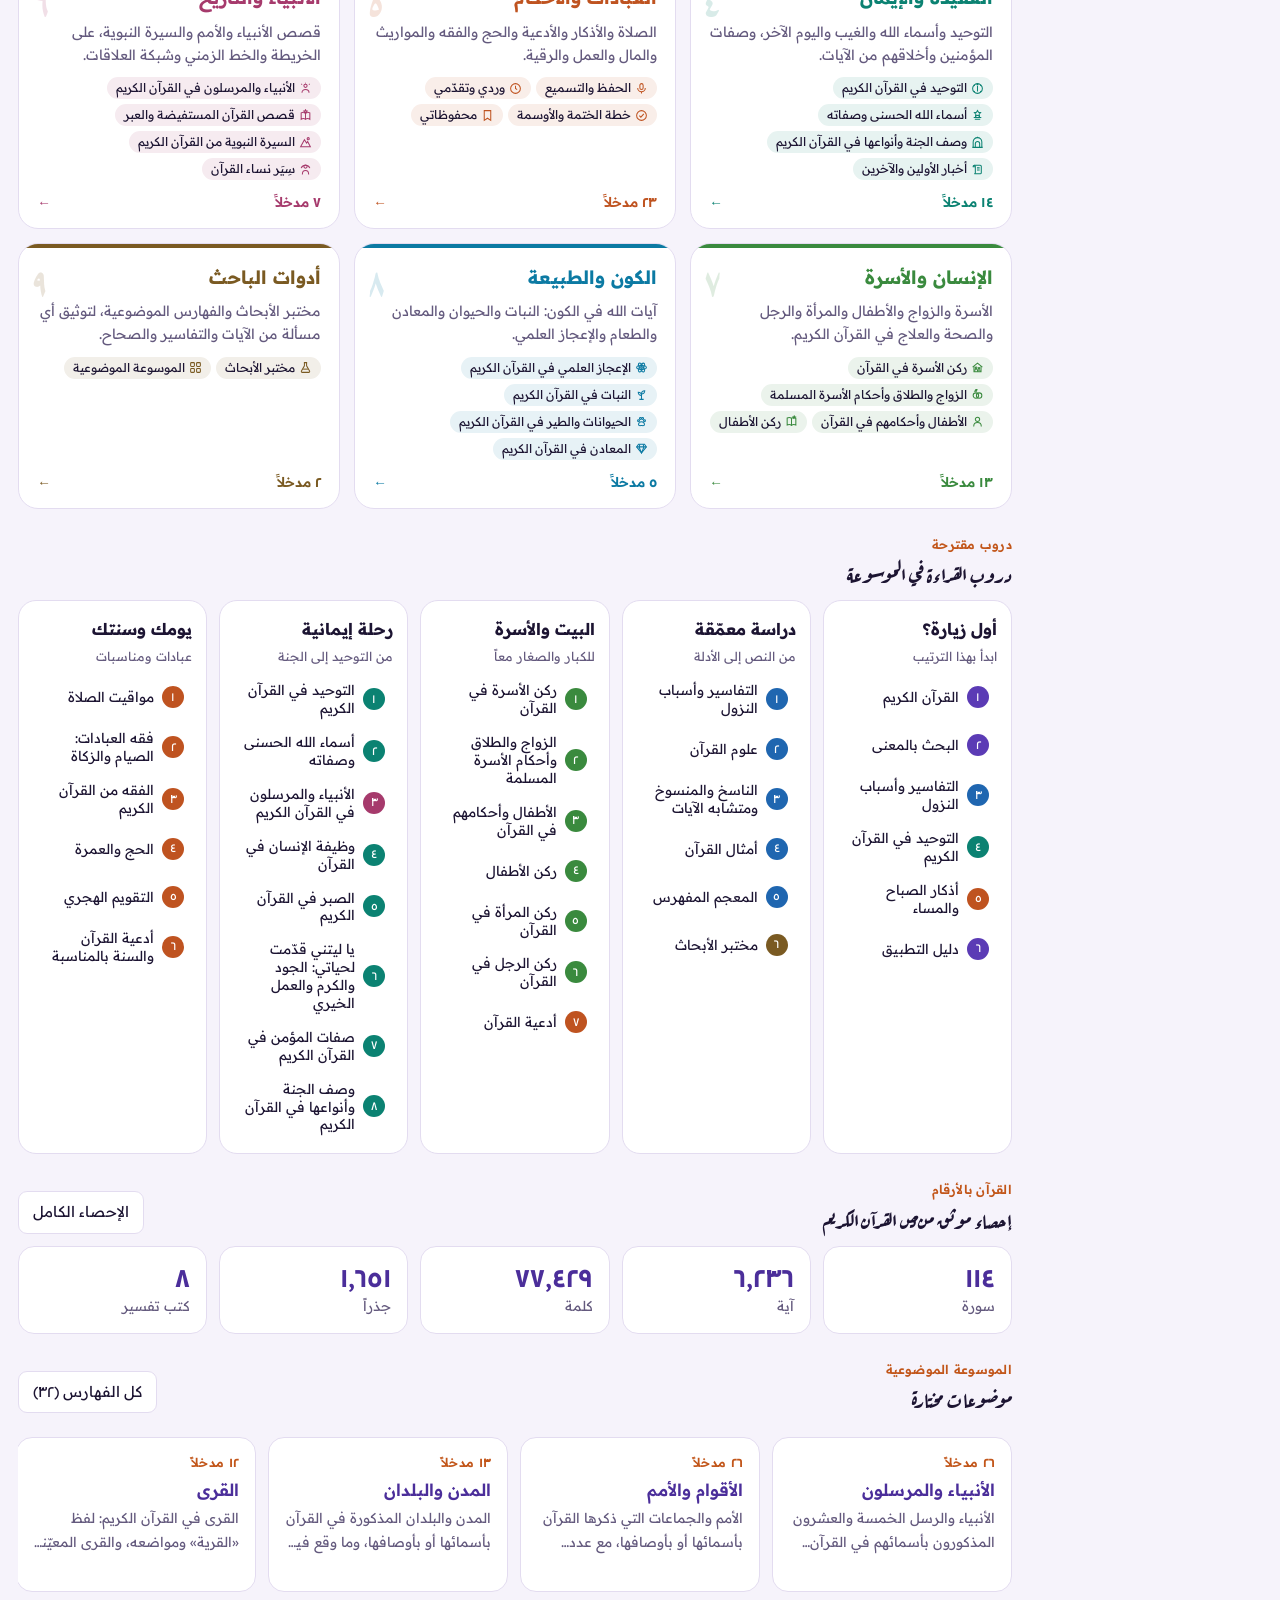
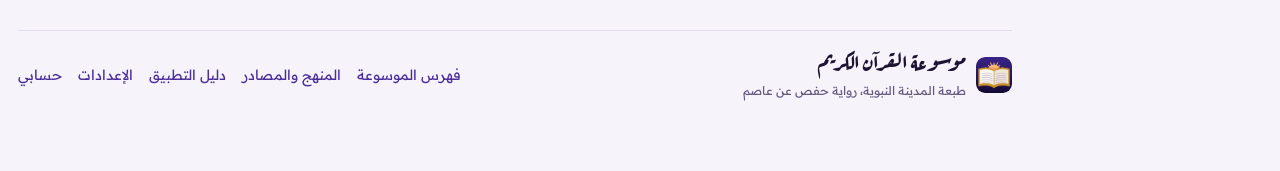
==== commit 5caf2ce1: "قسم «التسبيح والمسبحة»: مسبحة إلكترونية تعمل دون اتصال، وأنواع التسبيح والذكر بنصوصها من الصحاح وآيا" ====
--- a/index.html
+++ b/index.html
@@ -81,6 +81,7 @@
   <symbol id="i-krb" viewBox="0 0 24 24"><path d="M9.5 14.5l-2 2a3 3 0 0 1-4.2-4.2l2-2"/><path d="M14.5 9.5l2-2a3 3 0 0 1 4.2 4.2l-2 2"/><path d="M12 3v2.5M5.2 5.2l1.7 1.7M18.8 5.2l-1.7 1.7M12 21v-2.5"/></symbol>
   <symbol id="i-zkq" viewBox="0 0 24 24"><circle cx="12" cy="12" r="9"/><path d="M12 7v10M9.2 9.3c.5-.8 1.5-1.2 2.8-1.2 1.6 0 2.8.7 2.8 1.9 0 2.7-5.6 1.4-5.6 4.1 0 1.2 1.2 1.9 2.8 1.9 1.3 0 2.3-.4 2.8-1.2"/></symbol>
   <symbol id="i-firasa" viewBox="0 0 24 24"><path d="M2 12s3.800-6.500 10-6.500S22 12 22 12s-3.800 6.500-10 6.500S2 12 2 12z"/><circle cx="12" cy="12" r="3"/><path d="M12 2v1.800M5.200 3.800l1.100 1.400M18.800 3.800l-1.100 1.400"/></symbol>
+  <symbol id="i-tasbih" viewBox="0 0 24 24"><circle cx="12" cy="4.2" r="1.7"/><circle cx="18.2" cy="7.4" r="1.7"/><circle cx="19.6" cy="14" r="1.7"/><circle cx="15.2" cy="19.3" r="1.7"/><circle cx="8.8" cy="19.3" r="1.7"/><circle cx="4.4" cy="14" r="1.7"/><circle cx="5.8" cy="7.4" r="1.7"/><path d="M12 5.9v3.2"/><path d="M12 9.1l-1.6 2.1h3.2z"/></symbol>
   <symbol id="i-scroll" viewBox="0 0 24 24"><path d="M6 4h11a2 2 0 0 1 2 2v12a2 2 0 0 1-2 2H7"/><path d="M6 4a2 2 0 0 0-2 2v1h4V6a2 2 0 0 0-2-2zM8 7v11a2 2 0 0 1-2 2M11 9h5M11 13h5"/></symbol>
   <symbol id="i-jamal" viewBox="0 0 24 24"><path d="M12 3.5c1.6 2.3 1.6 4.7 0 7-1.6-2.3-1.6-4.7 0-7z"/><path d="M12 10.5c2.6-1.1 4.9-.5 6.6 1.6-2.6 1.1-4.9.5-6.6-1.6zM12 10.5c-2.6-1.1-4.9-.5-6.6 1.6 2.6 1.1 4.9.5 6.6-1.6z"/><path d="M12 10.5V20"/><path d="M7 20h10"/><path d="M5 5.5l.8.8M19 5.5l-.8.8"/></symbol>
   <symbol id="i-naskh" viewBox="0 0 24 24"><path d="M4 8h13M13 4l4 4-4 4"/><path d="M20 16H7M11 12l-4 4 4 4"/></symbol>
--- a/app.css
+++ b/app.css
@@ -1744,3 +1744,52 @@
 .gp-pct{margin:0}.gp-day summary{display:flex;align-items:center;gap:10px;cursor:pointer}.gp-today{background:var(--accent);color:#fff;border-color:var(--accent)}
 .gp-act{display:flex;gap:10px;align-items:flex-start;padding:8px 0;border-top:1px solid var(--line)}.gp-act:first-child{border-top:0}.gp-act input{margin-top:6px;width:20px;height:20px;flex:none;accent-color:var(--accent)}
 .gp-t{display:grid;gap:6px;min-width:0}.gp-refs{display:flex;flex-wrap:wrap;gap:6px}.gp-ref{padding:2px 10px;font-size:.85rem}
+/* التلاوة: صفحة كاملة لاختيار القارئ + علامة التوقف */
+.rc-page{max-width:none;width:100%}
+.rc-page h2{margin:0;font-size:1.15rem}
+.rc-tools{display:flex;gap:10px;flex-wrap:wrap;align-items:center}
+.rc-tools input{flex:1 1 220px;min-width:0;border:1px solid var(--line);background:var(--sheet);color:var(--ink);border-radius:10px;padding:9px 12px}
+.rc-cards{display:grid;grid-template-columns:repeat(auto-fill,minmax(260px,1fr));gap:12px}
+.rc-card{display:flex;flex-direction:column;gap:8px;border:1.5px solid var(--line);background:var(--sheet);border-radius:14px;padding:10px}
+.rc-card.sel{border-color:var(--accent);box-shadow:0 0 0 2px color-mix(in srgb,var(--accent) 25%,transparent)}
+.rc-pick{display:flex;align-items:center;gap:10px;text-align:start;border:0;background:none;color:var(--ink);cursor:pointer;padding:2px;font:inherit;flex-wrap:wrap}
+.rc-av{width:44px;height:44px;border-radius:50%;background:var(--accent);color:var(--accent-ink);display:inline-flex;align-items:center;justify-content:center;font-size:1.3rem;font-weight:700;flex:none}
+.rc-nm{display:flex;flex-direction:column;min-width:0;flex:1;line-height:1.4}.rc-nm small{color:var(--muted)}
+.rc-ok{font-size:.75rem;background:color-mix(in srgb,var(--accent) 16%,transparent);color:var(--accent);padding:2px 8px;border-radius:99px}
+.rc-try{align-self:flex-start}
+.rc-try.on{background:var(--accent);color:var(--accent-ink)}
+.rc-mk{display:flex;align-items:center;gap:10px}
+.rc-mki{width:28px;height:28px;fill:var(--saffron,var(--accent));flex:none}
+.rec-tb{display:flex;align-items:center;gap:6px}
+.rec-mk{display:inline-flex;align-items:center;gap:4px;border:1px solid var(--line);background:var(--sheet);color:var(--ink);border-radius:99px;padding:4px 10px;font-size:.8rem;cursor:pointer;text-decoration:none}
+.rec-mk svg{width:16px;height:16px;fill:currentColor}
+.rec-mk.on{background:var(--accent);color:var(--accent-ink);border-color:transparent}
+@media (max-width:640px){.rc-cards{grid-template-columns:1fr}#recMk span{display:none}#recMk{padding:6px 8px}.rec-tb{gap:4px}}
+.rc-jrow{display:grid;grid-template-columns:2fr 1fr auto;gap:10px;align-items:end}
+.rc-jrow .field{display:flex;flex-direction:column;gap:4px;min-width:0}
+.rc-jrow .field select,.rc-jrow .field input{width:100%;min-width:0;border:1px solid var(--line);background:var(--sheet);color:var(--ink);border-radius:9px;padding:8px 10px}
+.rec-ay input{width:4.6em;border:1px solid var(--line);background:var(--sheet);color:var(--ink);border-radius:8px;padding:4px 6px;font-size:.85rem}
+@media (max-width:640px){.rc-jrow{grid-template-columns:1fr 1fr}.rc-jrow .btn{grid-column:1/-1}}
+/* ===== tasbih ===== */
+.tsb-rosary{display:flex;flex-direction:column;align-items:center;gap:12px;text-align:center;padding:18px 14px;background:radial-gradient(120% 90% at 50% 0,var(--accent-soft),transparent 70%),var(--sheet)}
+.tsb-head{display:flex;flex-direction:column;gap:2px}.tsb-head h2{margin:0}
+.tsb-pick{display:flex;flex-wrap:wrap;gap:8px;align-items:center;justify-content:center;width:100%}
+.tsb-pick select{max-width:100%;min-width:0;flex:1 1 240px}
+.tsb-seqb[aria-pressed=true],.tsb-t[aria-pressed=true],#tsbVib[aria-pressed=true]{background:var(--accent);color:var(--sheet);border-color:var(--accent)}
+.tsb-text{font-family:var(--f-quran);font-size:1.7rem;line-height:2.1;color:var(--ink);max-width:640px;min-height:2.2em}
+.tsb-en{font-size:.95rem;color:var(--muted);max-width:640px;margin:0}
+.tsb-bs{margin:0}
+.tsb-targets{display:flex;flex-wrap:wrap;gap:8px;justify-content:center;align-items:center}
+.tsb-t{cursor:pointer;min-height:40px;padding:6px 14px}.tsb-t:disabled{opacity:.45}
+.tsb-custom{width:96px;text-align:center}
+.tsb-tap{position:relative;width:min(72vw,260px);aspect-ratio:1;border-radius:50%;border:0;cursor:pointer;display:flex;flex-direction:column;align-items:center;justify-content:center;gap:2px;color:var(--ink);background:radial-gradient(circle at 35% 30%,var(--sheet),var(--accent-soft));box-shadow:var(--shadow),inset 0 0 0 2px var(--line);-webkit-tap-highlight-color:transparent;touch-action:manipulation;user-select:none;transition:transform .08s}
+.tsb-tap:active{transform:scale(.965)}.tsb-tap:focus-visible{outline:3px solid var(--saffron);outline-offset:4px}
+.tsb-tap svg{position:absolute;inset:6px;width:calc(100% - 12px);height:calc(100% - 12px)}
+.tsb-trk{fill:none;stroke:var(--line);stroke-width:5}.tsb-prg{fill:none;stroke:var(--saffron);stroke-width:5;stroke-linecap:round;transition:stroke-dashoffset .18s}
+.tsb-cnt{font-size:clamp(3rem,16vw,4.6rem);line-height:1.2;font-weight:700;position:relative}.tsb-of{position:relative;font-size:.95rem;color:var(--muted);margin-top:.35em}
+.tsb-msg{min-height:1.5em;margin:0;color:var(--ok);font-weight:600}
+.tsb-acts{display:flex;flex-wrap:wrap;gap:8px;justify-content:center}.tsb-stat{margin:0}
+.tsb-ar{font-family:var(--f-quran);font-size:1.5rem;line-height:2.1;margin:0;padding:10px 14px;border-inline-start:3px solid var(--saffron);background:var(--accent-soft);border-radius:10px}
+.tsb-en2{margin:0;color:var(--muted);font-size:.95rem}
+@media (max-width:640px){.tsb-text{font-size:1.45rem}.tsb-ar{font-size:1.3rem}}
+@media (prefers-reduced-motion:reduce){.tsb-tap,.tsb-prg{transition:none}}
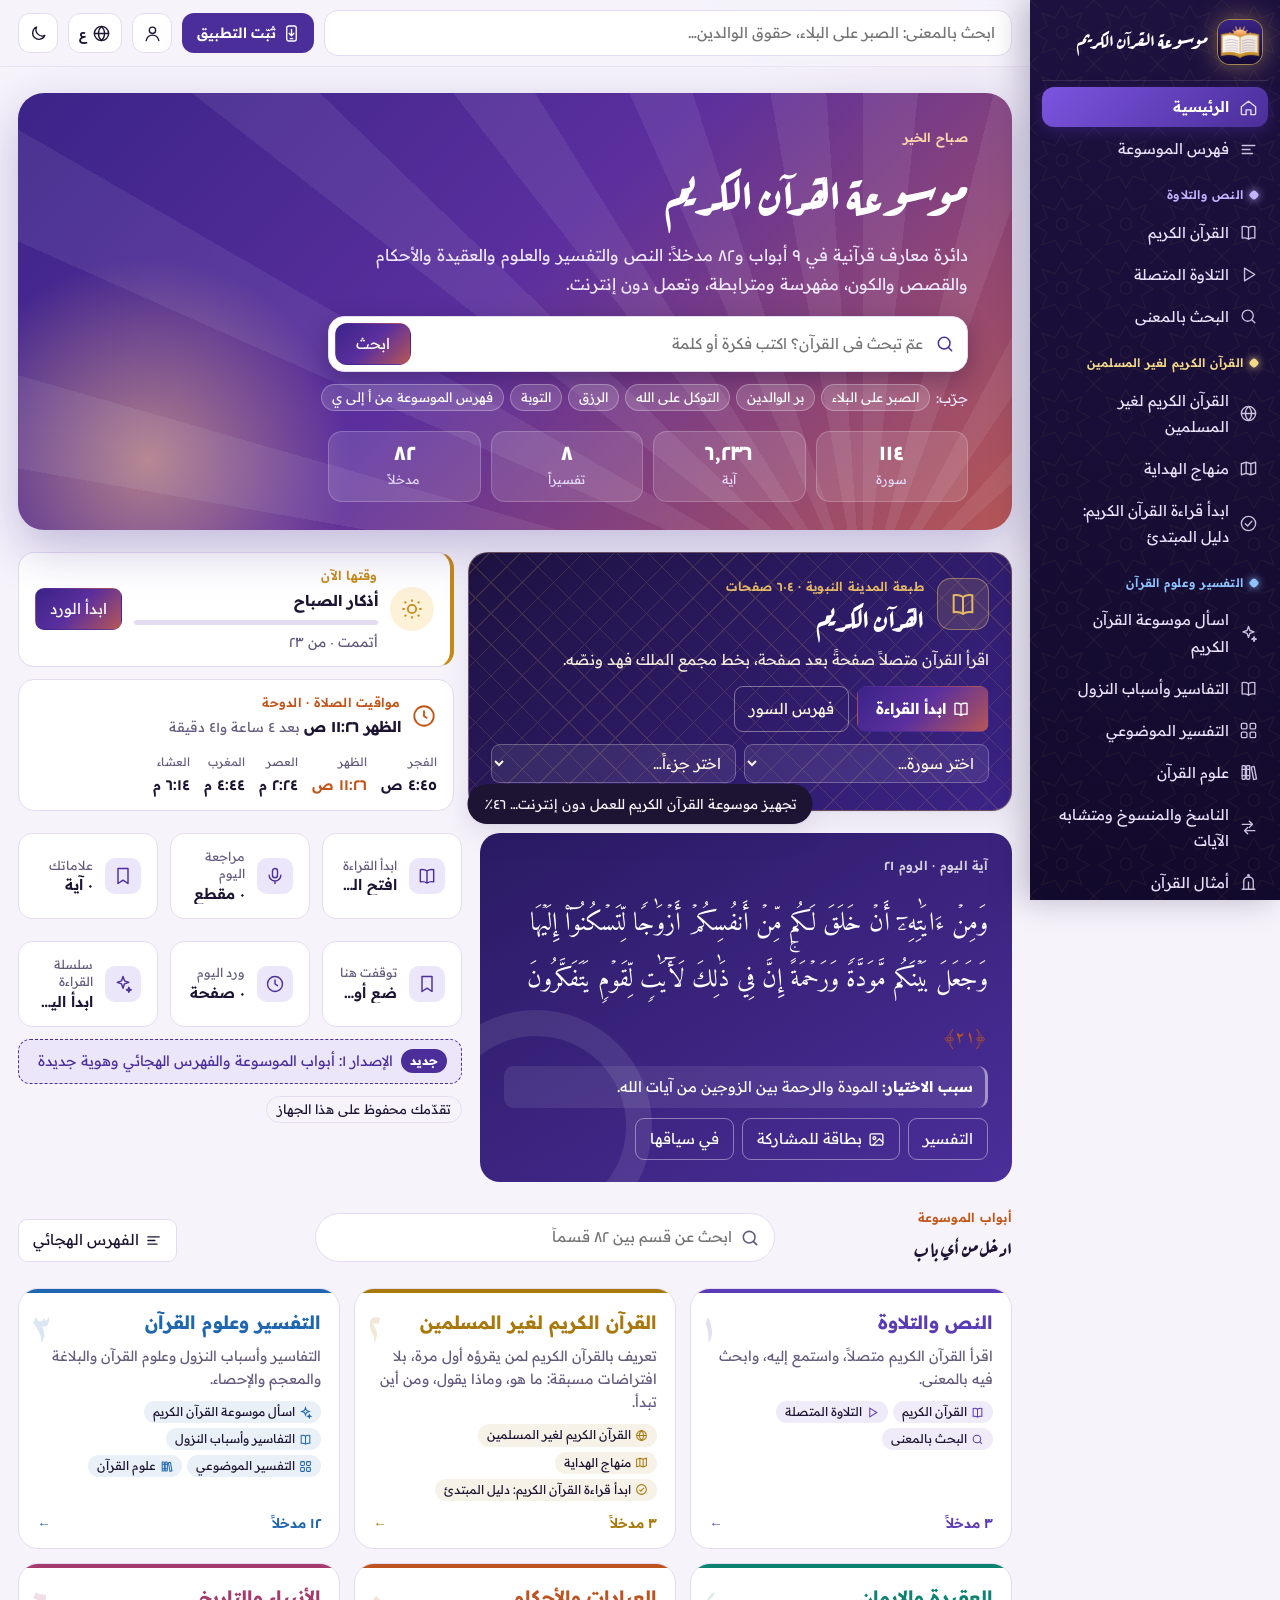
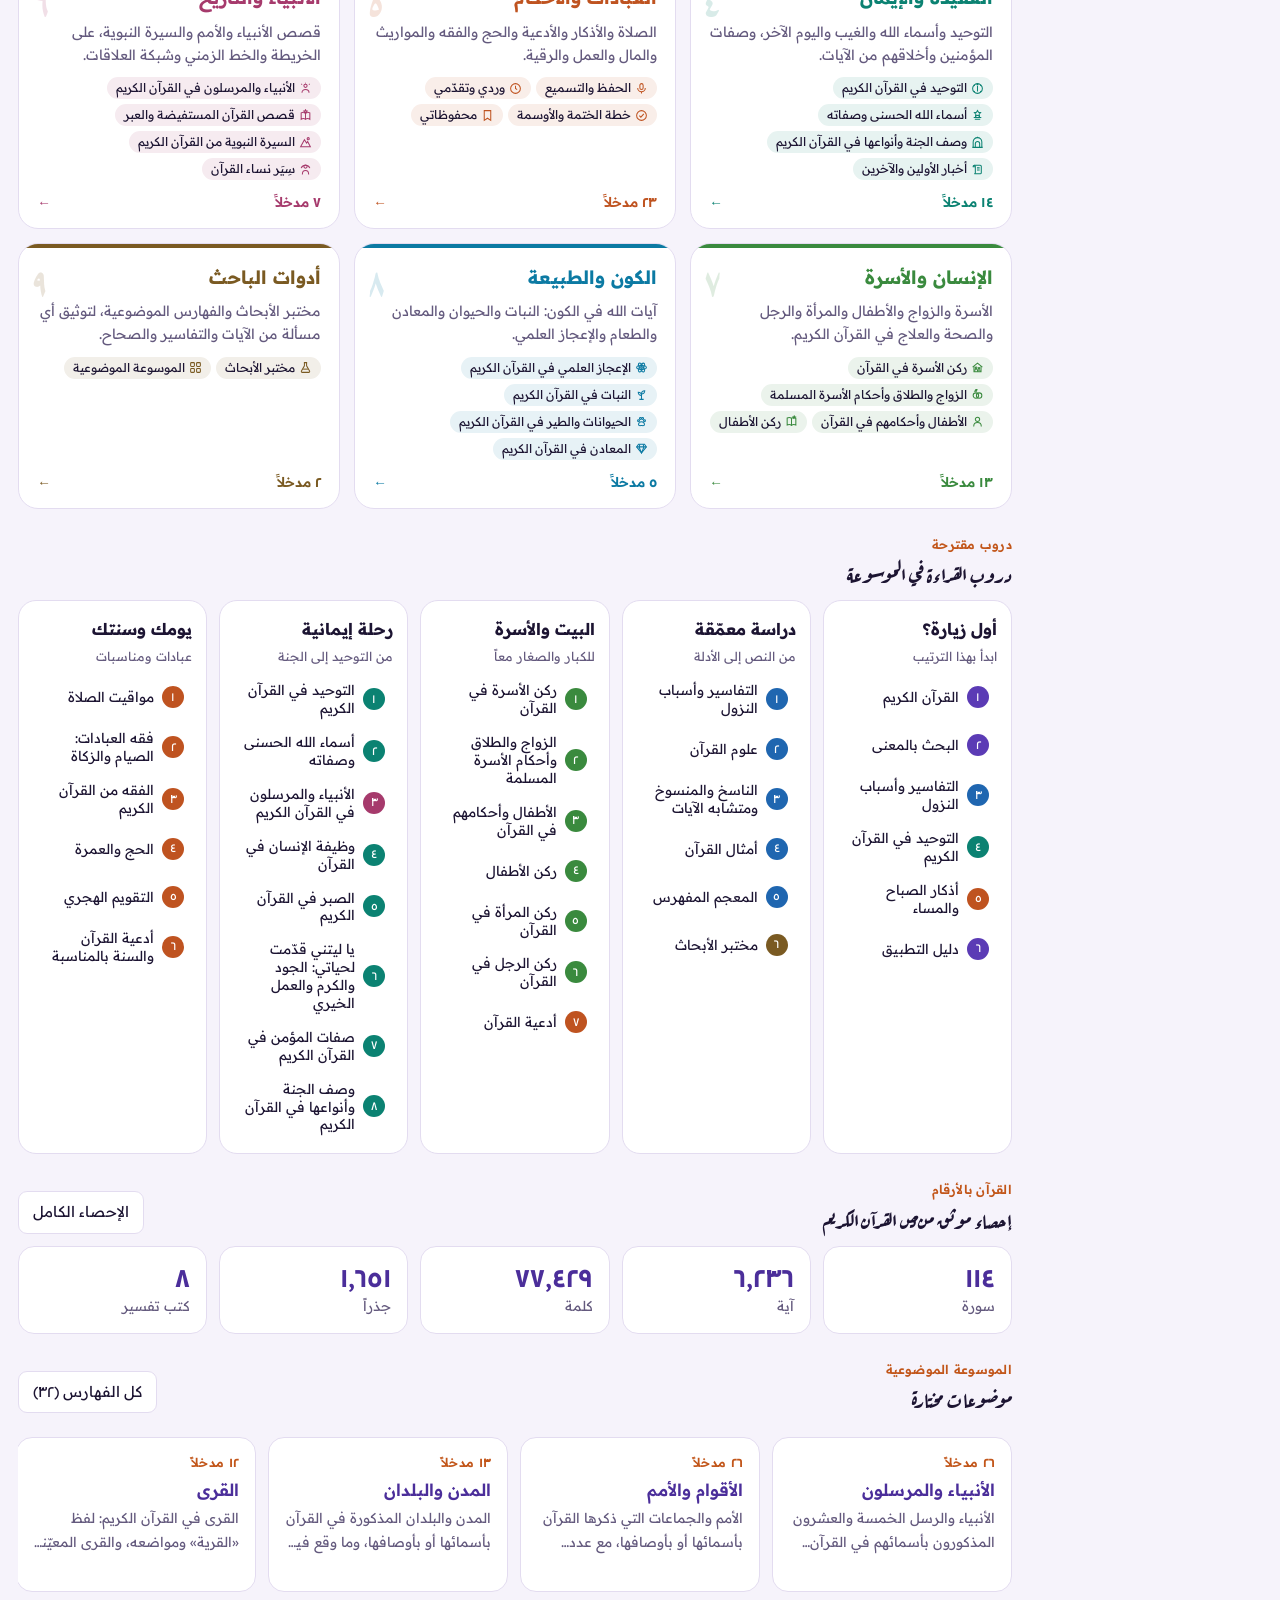
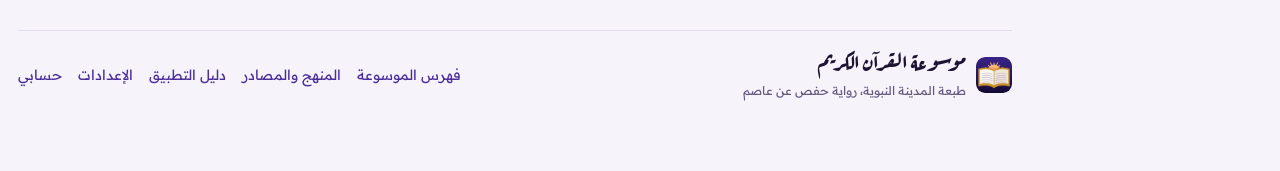
==== commit 6db1f9a2: "محرّر المحتوى للمدير: أقسام وفصول ونصوص وترتيب ومعاينة وتراجع ونشر عبر GitHub Co-Authored-By: Claude" ====
--- a/index.html
+++ b/index.html
@@ -2,7 +2,7 @@
 <html lang="ar" dir="rtl">
 <head>
 <meta charset="utf-8">
-<meta http-equiv="Content-Security-Policy" content="default-src 'self'; script-src 'self' 'sha256-BZR42ebQ09L1RAaIe0ohuRNtjNAJBKGTqylo5QVBXtc='; style-src 'self' 'unsafe-inline'; img-src 'self' data: blob:; font-src 'self'; media-src 'self' blob: https://everyayah.com; connect-src 'self' https://translate.googleapis.com; worker-src 'self'; manifest-src 'self'; object-src 'none'; base-uri 'none'; form-action 'self'; upgrade-insecure-requests">
+<meta http-equiv="Content-Security-Policy" content="default-src 'self'; script-src 'self' 'sha256-BZR42ebQ09L1RAaIe0ohuRNtjNAJBKGTqylo5QVBXtc='; style-src 'self' 'unsafe-inline'; img-src 'self' data: blob:; font-src 'self'; media-src 'self' blob: https://everyayah.com; connect-src 'self' https://translate.googleapis.com https://api.github.com; worker-src 'self'; manifest-src 'self'; object-src 'none'; base-uri 'none'; form-action 'self'; upgrade-insecure-requests">
 <meta name="referrer" content="strict-origin-when-cross-origin">
 <meta name="viewport" content="width=device-width,initial-scale=1,viewport-fit=cover">
 <style>:root{box-sizing:border-box;padding-top:env(safe-area-inset-top,0px);padding-bottom:env(safe-area-inset-bottom,0px)}body{margin:0}img{max-width:100%}[hidden]{display:none!important}</style>
--- a/app.css
+++ b/app.css
@@ -1111,6 +1111,24 @@
 .an-qt,.am-qt{margin:0}
 @media (max-width:640px){.an .an-n .an-ar{font-size:1.65rem}.an-n,.an-ay,.an-h,.am-m,.am-h{padding:12px}.an-q,.am-q{font-size:1.35rem;line-height:2.1}.an-ays,.am-ays{padding:4px 10px}.an-matn,.am-matn{font-size:1.02rem;padding:8px 10px}.an-hero::after,.am-hero::after{width:110px;height:110px}}
 @media print{.an-links,.am-links{display:none}.an-ays,.am-ays{background:none}}
+/* الأبواب الإضافية لركن أسماء الله الحسنى: القائمة التسعون والمقترنة والمضافة والفروق */
+.an-no{flex:none;min-width:30px;height:30px;padding:0 6px;border-radius:999px;display:grid;place-items:center;background:var(--saffron);color:#fff;font-weight:700;font-size:.88rem}
+.an-n99 header,.an-pr header{align-items:center}
+.an-kind{margin:0}
+.an-cnt{margin:0;font-size:.9rem;color:var(--muted)}
+.an-all>summary{cursor:pointer;font-size:.88rem;color:var(--accent);list-style:none;font-weight:700}.an-all>summary::-webkit-details-marker{display:none}
+.an-all>summary::before{content:'+ ';}.an-all[open]>summary::before{content:'− ';}
+.an-rc{display:flex;flex-wrap:wrap;gap:6px;margin-top:8px}
+.an-rc a{font-size:.8rem;background:var(--accent-soft);color:var(--accent);border-radius:999px;padding:2px 10px;text-decoration:none;direction:ltr}
+.an-rc a:hover{background:var(--accent);color:var(--accent-ink)}
+.an-find-w{display:flex;flex-wrap:wrap;align-items:center;gap:10px;margin-bottom:12px}
+.an-find{flex:1 1 240px;min-width:0;border:1px solid var(--line);border-radius:12px;padding:9px 14px;font:inherit;background:var(--sheet);color:var(--ink)}
+.an-find:focus{outline:2px solid var(--accent);outline-offset:1px}
+.an-intro-n{margin:0 0 12px;line-height:1.9}
+.an .an-sub{margin:20px 0 10px;font-size:1.1rem;color:var(--accent)}
+.an-pr .an-ar{font-size:1.45rem}
+.an .an-pr .an-ar{font-size:1.45rem}
+@media (max-width:640px){.an .an-pr .an-ar{font-size:1.3rem}.an-find{flex-basis:100%}}
 /* ---------- الحج والعمرة (#hajj) */
 .hj-hero{background:radial-gradient(120% 140% at 0 0,var(--accent-soft),transparent 62%),linear-gradient(135deg,var(--saffron-soft),var(--sheet));position:relative;overflow:hidden}
 .hj-hero::after{content:"";position:absolute;inset-inline-end:-26px;bottom:-34px;width:150px;height:150px;border-radius:14px;background:#22222a;border:3px solid var(--saffron);opacity:.2;transform:rotate(8deg)}
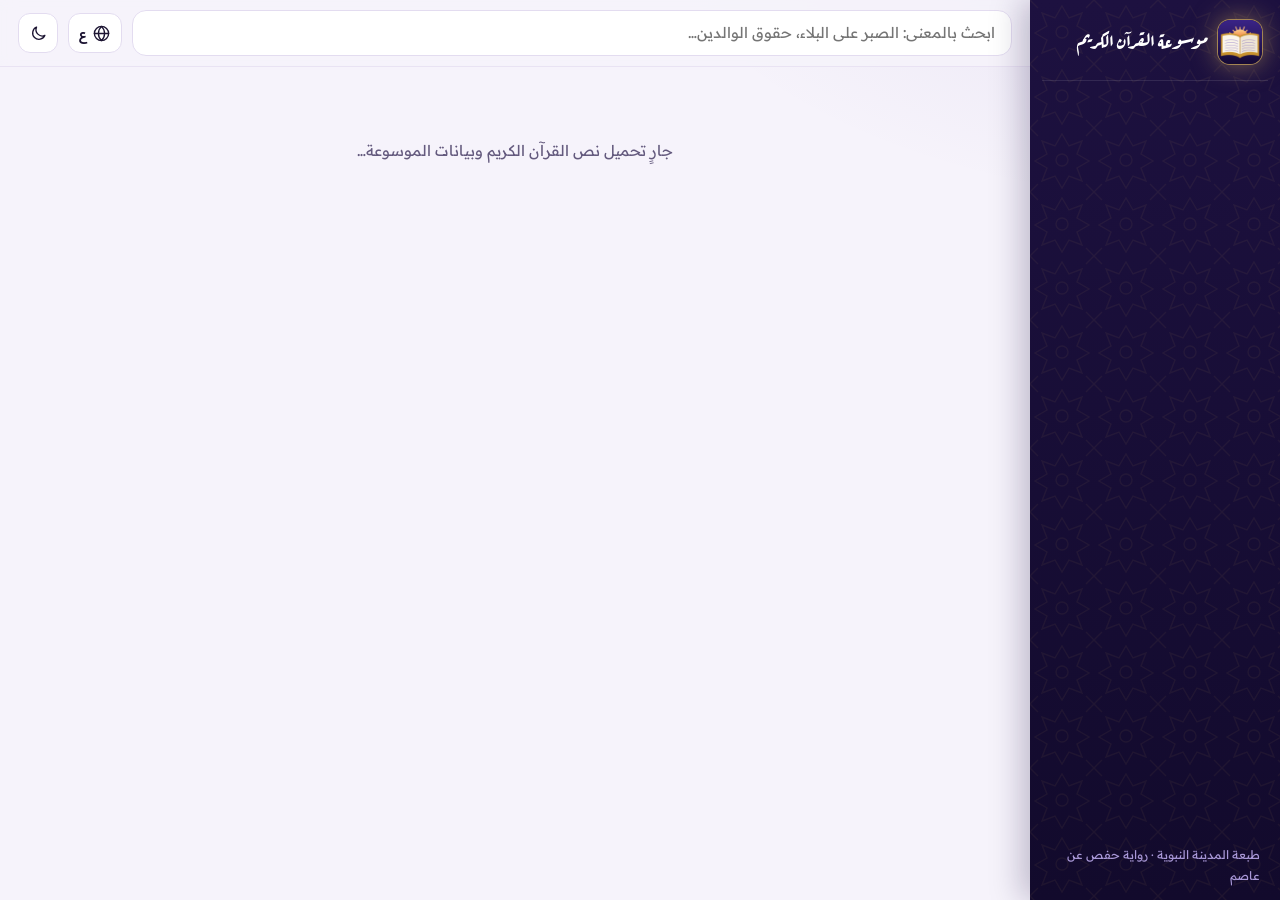
==== commit e19fc8b1: "قسم «فضائل السور وأسرارها»: لكل سورة من الـ١١٤ تسميتها ومقاصدها وفوائدها وحكمتها ومناسبتها وفضلها وأ" ====
--- a/index.html
+++ b/index.html
@@ -81,7 +81,7 @@
   <symbol id="i-krb" viewBox="0 0 24 24"><path d="M9.5 14.5l-2 2a3 3 0 0 1-4.2-4.2l2-2"/><path d="M14.5 9.5l2-2a3 3 0 0 1 4.2 4.2l-2 2"/><path d="M12 3v2.5M5.2 5.2l1.7 1.7M18.8 5.2l-1.7 1.7M12 21v-2.5"/></symbol>
   <symbol id="i-zkq" viewBox="0 0 24 24"><circle cx="12" cy="12" r="9"/><path d="M12 7v10M9.2 9.3c.5-.8 1.5-1.2 2.8-1.2 1.6 0 2.8.7 2.8 1.9 0 2.7-5.6 1.4-5.6 4.1 0 1.2 1.2 1.9 2.8 1.9 1.3 0 2.3-.4 2.8-1.2"/></symbol>
   <symbol id="i-firasa" viewBox="0 0 24 24"><path d="M2 12s3.800-6.500 10-6.500S22 12 22 12s-3.800 6.500-10 6.500S2 12 2 12z"/><circle cx="12" cy="12" r="3"/><path d="M12 2v1.800M5.200 3.800l1.100 1.400M18.800 3.800l-1.100 1.400"/></symbol>
-  <symbol id="i-tasbih" viewBox="0 0 24 24"><circle cx="12" cy="4.2" r="1.7"/><circle cx="18.2" cy="7.4" r="1.7"/><circle cx="19.6" cy="14" r="1.7"/><circle cx="15.2" cy="19.3" r="1.7"/><circle cx="8.8" cy="19.3" r="1.7"/><circle cx="4.4" cy="14" r="1.7"/><circle cx="5.8" cy="7.4" r="1.7"/><path d="M12 5.9v3.2"/><path d="M12 9.1l-1.6 2.1h3.2z"/></symbol>
+  <symbol id="i-fsur" viewBox="0 0 24 24"><path d="M5 4.5h11a3 3 0 0 1 3 3V20H8a3 3 0 0 1-3-3z"/><path d="M12.5 8.2l1.1 2.3 2.5.3-1.9 1.7.5 2.5-2.2-1.3-2.2 1.3.5-2.5-1.9-1.7 2.5-.3z"/></symbol><symbol id="i-tasbih" viewBox="0 0 24 24"><circle cx="12" cy="4.2" r="1.7"/><circle cx="18.2" cy="7.4" r="1.7"/><circle cx="19.6" cy="14" r="1.7"/><circle cx="15.2" cy="19.3" r="1.7"/><circle cx="8.8" cy="19.3" r="1.7"/><circle cx="4.4" cy="14" r="1.7"/><circle cx="5.8" cy="7.4" r="1.7"/><path d="M12 5.9v3.2"/><path d="M12 9.1l-1.6 2.1h3.2z"/></symbol>
   <symbol id="i-scroll" viewBox="0 0 24 24"><path d="M6 4h11a2 2 0 0 1 2 2v12a2 2 0 0 1-2 2H7"/><path d="M6 4a2 2 0 0 0-2 2v1h4V6a2 2 0 0 0-2-2zM8 7v11a2 2 0 0 1-2 2M11 9h5M11 13h5"/></symbol>
   <symbol id="i-jamal" viewBox="0 0 24 24"><path d="M12 3.5c1.6 2.3 1.6 4.7 0 7-1.6-2.3-1.6-4.7 0-7z"/><path d="M12 10.5c2.6-1.1 4.9-.5 6.6 1.6-2.6 1.1-4.9.5-6.6-1.6zM12 10.5c-2.6-1.1-4.9-.5-6.6 1.6 2.6 1.1 4.9.5 6.6-1.6z"/><path d="M12 10.5V20"/><path d="M7 20h10"/><path d="M5 5.5l.8.8M19 5.5l-.8.8"/></symbol>
   <symbol id="i-naskh" viewBox="0 0 24 24"><path d="M4 8h13M13 4l4 4-4 4"/><path d="M20 16H7M11 12l-4 4 4 4"/></symbol>
--- a/app.css
+++ b/app.css
@@ -1811,3 +1811,26 @@
 .tsb-en2{margin:0;color:var(--muted);font-size:.95rem}
 @media (max-width:640px){.tsb-text{font-size:1.45rem}.tsb-ar{font-size:1.3rem}}
 @media (prefers-reduced-motion:reduce){.tsb-tap,.tsb-prg{transition:none}}
+/* فضائل السور وأسرارها (#fsur) */
+.fs-tools{display:grid;gap:10px}.fs-filters{display:flex;flex-wrap:wrap;gap:8px}
+.fs-flt.on{background:var(--accent);color:var(--accent-ink);border-color:var(--accent)}
+.fs-chap[hidden]{display:none}.fs-chh{margin:14px 2px 8px;font-size:1.05rem;color:var(--muted)}
+.fs-s>summary .rs-sn{display:grid;gap:2px;min-width:0}
+.fs-body{padding-top:6px}
+.fs-facts{display:flex;flex-wrap:wrap;gap:8px}
+.fs-chip{background:var(--sheet);border:1px solid var(--line);border-radius:999px;padding:3px 12px;font-size:.88rem}
+.fs-chip b{color:var(--accent)}
+.fs-sec{border-top:1px dashed var(--line);padding-top:12px;display:grid;gap:10px}
+.fs-sec>h3{margin:0;font-size:1.05rem;color:var(--accent)}
+.fs-h4{margin:4px 0 0;font-size:.95rem;color:var(--muted)}
+.fs-hs{display:grid;gap:12px}
+.fs-ul{margin:0;padding:0 22px 0 0;display:grid;gap:8px;line-height:2;font-size:1.02rem}
+html[dir=ltr] .fs-ul{padding:0 0 0 22px}
+.fs-q blockquote{font-family:inherit;font-size:1.02rem;line-height:2.1}
+.fs-cap,.fs-none{margin:0}
+.fs-es{margin:0;background:var(--accent-soft);border-radius:12px;padding:10px 14px;line-height:1.7}
+.fs-more>summary{cursor:pointer;color:var(--accent);font-weight:600;padding:4px 0}
+.fs-h h4{margin:0;font-size:1.02rem;color:var(--accent)}
+.fs-h{display:grid;gap:8px}
+@media (max-width:640px){.fs-ul{font-size:.98rem}.fs-q blockquote{font-size:.98rem}.fs-chip{font-size:.82rem;padding:2px 10px}}
+@media print{.fs-tools,.fs-go{display:none}}
